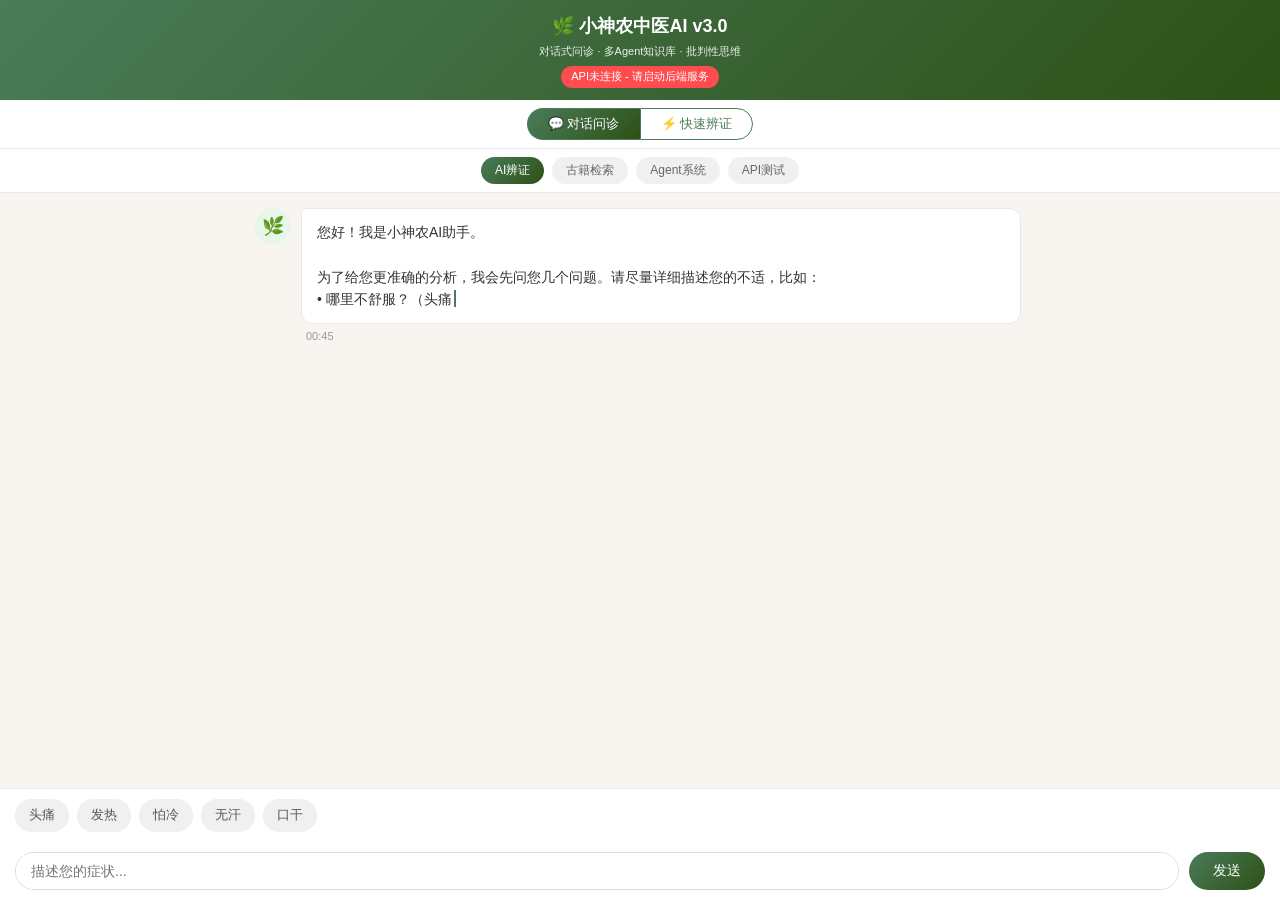
==== frontend/index.html @ c5950931 "feat: Add v4 API with acupuncture, massage, dietary, qigong, constitution support" ====
<!DOCTYPE html>
<html lang="zh-CN">
<head>
    <meta charset="UTF-8">
    <meta name="viewport" content="width=device-width, initial-scale=1.0">
    <title>小神农中医AI v3.0 - 对话式问诊</title>
    <style>
        * { margin: 0; padding: 0; box-sizing: border-box; }
        body {
            font-family: -apple-system, BlinkMacSystemFont, 'Segoe UI', 'PingFang SC', 'Hiragino Sans GB', sans-serif;
            background: #f8f5f0;
            color: #333;
            line-height: 1.6;
            height: 100vh;
            display: flex;
            flex-direction: column;
        }
        
        /* 头部 */
        .header {
            background: linear-gradient(135deg, #4a7c59 0%, #2d5016 100%);
            color: white;
            padding: 12px 20px;
            text-align: center;
            flex-shrink: 0;
        }
        .header h1 { font-size: 18px; margin-bottom: 2px; }
        .header .subtitle { font-size: 11px; opacity: 0.9; }
        .header .api-status {
            display: inline-block;
            margin-top: 6px;
            padding: 2px 10px;
            border-radius: 20px;
            font-size: 11px;
            background: rgba(255,255,255,0.2);
        }
        .api-status.connected { background: #52c41a; }
        .api-status.disconnected { background: #ff4d4f; }
        
        /* 模式切换 */
        .mode-switch {
            display: flex;
            justify-content: center;
            gap: 0;
            padding: 8px;
            background: white;
            border-bottom: 1px solid #e8e8e8;
            flex-shrink: 0;
        }
        .mode-btn {
            padding: 6px 20px;
            border: 1px solid #4a7c59;
            background: white;
            color: #4a7c59;
            cursor: pointer;
            font-size: 13px;
            transition: all 0.3s;
        }
        .mode-btn:first-child { border-radius: 20px 0 0 20px; border-right: none; }
        .mode-btn:last-child { border-radius: 0 20px 20px 0; }
        .mode-btn.active {
            background: linear-gradient(135deg, #4a7c59 0%, #2d5016 100%);
            color: white;
        }
        
        /* 导航 */
        .nav {
            display: flex;
            justify-content: center;
            gap: 8px;
            padding: 8px;
            background: white;
            border-bottom: 1px solid #e8e8e8;
            flex-shrink: 0;
        }
        .nav-btn {
            padding: 5px 14px;
            border: none;
            border-radius: 16px;
            background: #f0f0f0;
            color: #666;
            cursor: pointer;
            font-size: 12px;
            transition: all 0.3s;
        }
        .nav-btn:hover { background: #e8f5e9; color: #4a7c59; }
        .nav-btn.active {
            background: linear-gradient(135deg, #4a7c59 0%, #2d5016 100%);
            color: white;
        }
        
        /* 内容区 */
        .container {
            flex: 1;
            overflow: hidden;
            display: flex;
            flex-direction: column;
        }
        .section {
            display: none;
            flex: 1;
            overflow: hidden;
            flex-direction: column;
        }
        .section.active { display: flex; }
        
        /* 聊天界面 */
        .chat-container {
            flex: 1;
            overflow-y: auto;
            padding: 15px;
            max-width: 800px;
            margin: 0 auto;
            width: 100%;
        }
        
        .chat-message {
            display: flex;
            margin-bottom: 15px;
            animation: fadeIn 0.3s ease;
        }
        @keyframes fadeIn {
            from { opacity: 0; transform: translateY(10px); }
            to { opacity: 1; transform: translateY(0); }
        }
        
        .message-avatar {
            width: 36px;
            height: 36px;
            border-radius: 50%;
            display: flex;
            align-items: center;
            justify-content: center;
            font-size: 18px;
            flex-shrink: 0;
            margin-right: 10px;
        }
        .bot-message .message-avatar { background: #e8f5e9; }
        .user-message .message-avatar { background: #2d5016; color: white; }
        
        .message-content { flex: 1; max-width: calc(100% - 50px); }
        
        .message-bubble {
            padding: 12px 15px;
            border-radius: 12px;
            font-size: 14px;
            line-height: 1.6;
        }
        .bot-message .message-bubble {
            background: white;
            border: 1px solid #e8e8e8;
            border-top-left-radius: 4px;
        }
        .user-message .message-bubble {
            background: linear-gradient(135deg, #4a7c59 0%, #2d5016 100%);
            color: white;
            border-top-right-radius: 4px;
            margin-left: auto;
            max-width: 80%;
        }
        .user-message { flex-direction: row-reverse; }
        .user-message .message-avatar { margin-right: 0; margin-left: 10px; }
        .user-message .message-content { display: flex; justify-content: flex-end; }
        
        .message-time {
            font-size: 11px;
            color: #999;
            margin-top: 4px;
            padding: 0 5px;
        }
        
        /* 打字机效果 */
        .typing-cursor {
            display: inline-block;
            width: 2px;
            height: 1.2em;
            background: #4a7c59;
            animation: blink 0.8s infinite;
            vertical-align: text-bottom;
            margin-left: 2px;
        }
        @keyframes blink {
            0%, 100% { opacity: 1; }
            50% { opacity: 0; }
        }
        
        /* AI思考过程 - 分步展示 */
        .thinking-process {
            background: #f0f7f0;
            border-radius: 10px;
            padding: 15px;
            margin-top: 10px;
            border-left: 3px solid #4a7c59;
        }
        .thinking-title {
            font-weight: bold;
            color: #2d5016;
            font-size: 14px;
            margin-bottom: 10px;
            display: flex;
            align-items: center;
            gap: 8px;
        }
        .thinking-step {
            display: flex;
            align-items: flex-start;
            gap: 10px;
            margin-bottom: 8px;
            padding: 8px;
            background: white;
            border-radius: 6px;
            font-size: 13px;
            opacity: 0;
            transform: translateX(-10px);
            transition: all 0.5s ease;
        }
        .thinking-step.visible {
            opacity: 1;
            transform: translateX(0);
        }
        .step-number {
            width: 22px;
            height: 22px;
            border-radius: 50%;
            background: #4a7c59;
            color: white;
            display: flex;
            align-items: center;
            justify-content: center;
            font-size: 12px;
            font-weight: bold;
            flex-shrink: 0;
        }
        .step-content { flex: 1; }
        .step-name { font-weight: 500; color: #333; margin-bottom: 2px; }
        .step-desc { color: #666; font-size: 12px; }
        .step-time { color: #999; font-size: 11px; margin-top: 2px; }
        .step-status {
            padding: 2px 8px;
            border-radius: 10px;
            font-size: 11px;
            flex-shrink: 0;
        }
        .status-completed { background: #e8f5e9; color: #4a7c59; }
        .status-running { background: #fff8e1; color: #f9a825; }
        .status-failed { background: #ffebee; color: #c62828; }
        
        .thinking-summary {
            margin-top: 10px;
            padding-top: 10px;
            border-top: 1px solid #e0e0e0;
            font-size: 12px;
            color: #666;
            display: flex;
            justify-content: space-between;
            flex-wrap: wrap;
            gap: 8px;
        }
        
        /* 输入区 */
        .chat-input-area {
            background: white;
            border-top: 1px solid #e8e8e8;
            padding: 10px 15px;
            flex-shrink: 0;
        }
        .quick-symptoms {
            display: flex;
            gap: 8px;
            overflow-x: auto;
            padding-bottom: 10px;
            margin-bottom: 10px;
        }
        .quick-symptoms::-webkit-scrollbar { display: none; }
        .quick-tag {
            padding: 6px 14px;
            background: #f0f0f0;
            border-radius: 16px;
            font-size: 13px;
            color: #555;
            cursor: pointer;
            white-space: nowrap;
            transition: all 0.3s;
            border: none;
        }
        .quick-tag:hover {
            background: #e8f5e9;
            color: #4a7c59;
        }
        
        .input-row {
            display: flex;
            gap: 10px;
            align-items: flex-end;
        }
        .chat-input {
            flex: 1;
            padding: 10px 15px;
            border: 1px solid #ddd;
            border-radius: 20px;
            font-size: 14px;
            resize: none;
            outline: none;
            transition: border-color 0.3s;
            font-family: inherit;
            max-height: 120px;
        }
        .chat-input:focus { border-color: #4a7c59; }
        .send-btn {
            padding: 10px 24px;
            background: linear-gradient(135deg, #4a7c59 0%, #2d5016 100%);
            color: white;
            border: none;
            border-radius: 20px;
            cursor: pointer;
            font-size: 14px;
            transition: all 0.3s;
            flex-shrink: 0;
        }
        .send-btn:hover { transform: translateY(-2px); box-shadow: 0 4px 12px rgba(45,80,22,0.3); }
        .send-btn:disabled { opacity: 0.6; cursor: not-allowed; transform: none; }
        
        /* 加载动画 */
        .loading-dots {
            display: flex;
            gap: 4px;
            padding: 10px 0;
        }
        .loading-dots span {
            width: 8px;
            height: 8px;
            background: #4a7c59;
            border-radius: 50%;
            animation: bounce 1.4s ease-in-out infinite both;
        }
        .loading-dots span:nth-child(1) { animation-delay: -0.32s; }
        .loading-dots span:nth-child(2) { animation-delay: -0.16s; }
        @keyframes bounce {
            0%, 80%, 100% { transform: scale(0); }
            40% { transform: scale(1); }
        }
        
        /* 进度条 */
        .progress-bar {
            width: 100%;
            height: 4px;
            background: #e0e0e0;
            border-radius: 2px;
            margin-top: 8px;
            overflow: hidden;
        }
        .progress-fill {
            height: 100%;
            background: linear-gradient(90deg, #4a7c59, #2d5016);
            border-radius: 2px;
            transition: width 0.5s ease;
        }
        
        /* 建议问题卡片 */
        .suggested-questions {
            display: flex;
            flex-wrap: wrap;
            gap: 8px;
            margin-top: 10px;
        }
        .suggested-q {
            padding: 8px 14px;
            background: #e8f5e9;
            border: 1px solid #c8e6c9;
            border-radius: 16px;
            font-size: 13px;
            color: #2d5016;
            cursor: pointer;
            transition: all 0.3s;
        }
        .suggested-q:hover {
            background: #4a7c59;
            color: white;
        }
        
        /* 症状收集进度 */
        .symptom-progress {
            display: flex;
            align-items: center;
            gap: 10px;
            padding: 8px 12px;
            background: #f0f7f0;
            border-radius: 8px;
            margin-top: 10px;
            font-size: 12px;
        }
        .symptom-tags {
            display: flex;
            flex-wrap: wrap;
            gap: 4px;
        }
        .symptom-tag {
            padding: 2px 8px;
            background: #4a7c59;
            color: white;
            border-radius: 10px;
            font-size: 11px;
        }
        
        /* 结果卡片 */
        .result-card {
            background: #f8f5f0;
            border-radius: 10px;
            padding: 15px;
            margin-top: 10px;
        }
        .result-constitution {
            display: inline-block;
            background: linear-gradient(135deg, #4a7c59 0%, #2d5016 100%);
            color: white;
            padding: 6px 16px;
            border-radius: 20px;
            font-size: 16px;
            font-weight: bold;
            margin-bottom: 12px;
        }
        .result-section-title {
            font-weight: bold;
            color: #4a7c59;
            margin-bottom: 8px;
            font-size: 14px;
        }
        .result-section-content {
            color: #555;
            line-height: 1.8;
            font-size: 14px;
        }
        
        /* 溯源 */
        .source-item {
            background: white;
            border-left: 3px solid #4a7c59;
            padding: 10px 12px;
            margin-bottom: 8px;
            border-radius: 0 6px 6px 0;
        }
        .source-book {
            font-weight: bold;
            color: #4a7c59;
            font-size: 13px;
        }
        .source-text {
            color: #666;
            font-size: 12px;
            margin-top: 4px;
        }
        
        /* 警告 */
        .warning-box {
            background: #fff8e1;
            border: 1px solid #ffe082;
            border-radius: 8px;
            padding: 12px;
            margin-top: 12px;
            display: flex;
            align-items: flex-start;
            gap: 8px;
        }
        .warning-icon { font-size: 16px; }
        .warning-text { color: #8b7355; font-size: 12px; line-height: 1.5; }
        
        /* 其他页面 */
        .page-content {
            flex: 1;
            overflow-y: auto;
            padding: 15px;
            max-width: 800px;
            margin: 0 auto;
            width: 100%;
        }
        .card {
            background: white;
            border-radius: 12px;
            padding: 20px;
            margin-bottom: 15px;
            box-shadow: 0 2px 8px rgba(0,0,0,0.05);
        }
        .card-title {
            font-size: 18px;
            font-weight: bold;
            color: #2d5016;
            margin-bottom: 15px;
            padding-bottom: 10px;
            border-bottom: 2px solid #e8f5e9;
        }
        
        /* 搜索 */
        .search-box {
            display: flex;
            gap: 10px;
            margin-bottom: 20px;
        }
        .search-input {
            flex: 1;
            padding: 12px 15px;
            border: 1px solid #ddd;
            border-radius: 8px;
            font-size: 16px;
            outline: none;
        }
        .search-input:focus { border-color: #4a7c59; }
        .search-btn {
            padding: 12px 25px;
            background: linear-gradient(135deg, #4a7c59 0%, #2d5016 100%);
            color: white;
            border: none;
            border-radius: 8px;
            cursor: pointer;
            font-size: 16px;
        }
        
        /* JSON */
        .json-viewer {
            background: #1e1e1e;
            color: #d4d4d4;
            padding: 15px;
            border-radius: 8px;
            overflow-x: auto;
            font-family: 'Consolas', monospace;
            font-size: 13px;
            line-height: 1.5;
        }
        .json-key { color: #9cdcfe; }
        .json-string { color: #ce9178; }
        .json-number { color: #b5cea8; }
        
        /* 响应式 */
        @media (max-width: 600px) {
            .header h1 { font-size: 16px; }
            .nav-btn { padding: 4px 10px; font-size: 11px; }
            .chat-input { font-size: 16px; }
        }
    </style>
</head>
<body>
    <div class="header">
        <h1>🌿 小神农中医AI v3.0</h1>
        <div class="subtitle">对话式问诊 · 多Agent知识库 · 批判性思维</div>
        <div class="api-status disconnected" id="apiStatus">API连接中...</div>
    </div>
    
    <!-- 模式切换 -->
    <div class="mode-switch">
        <button class="mode-btn active" onclick="switchMode('dialogue')" id="modeDialogue">💬 对话问诊</button>
        <button class="mode-btn" onclick="switchMode('direct')" id="modeDirect">⚡ 快速辨证</button>
    </div>
    
    <div class="nav">
        <button class="nav-btn active" onclick="showSection('diagnosis')">AI辨证</button>
        <button class="nav-btn" onclick="showSection('search')">古籍检索</button>
        <button class="nav-btn" onclick="showSection('agents')">Agent系统</button>
        <button class="nav-btn" onclick="showSection('api')">API测试</button>
    </div>
    
    <div class="container">
        <!-- AI辨证 - 对话框模式 -->
        <div class="section active" id="section-diagnosis">
            <div class="chat-container" id="chatContainer">
                <!-- 欢迎消息由JS动态生成 -->
            </div>
            
            <!-- 输入区 -->
            <div class="chat-input-area">
                <div class="quick-symptoms" id="quickSymptoms">
                    <span class="quick-tag" onclick="sendQuickMessage('我最近头痛')">头痛</span>
                    <span class="quick-tag" onclick="sendQuickMessage('有点发热')">发热</span>
                    <span class="quick-tag" onclick="sendQuickMessage('怕冷')">怕冷</span>
                    <span class="quick-tag" onclick="sendQuickMessage('没有汗')">无汗</span>
                    <span class="quick-tag" onclick="sendQuickMessage('口干想喝水')">口干</span>
                </div>
                <div class="input-row">
                    <textarea 
                        class="chat-input" 
                        id="chatInput" 
                        placeholder="描述您的症状..."
                        rows="1"
                        oninput="autoResize(this)"
                        onkeydown="handleKeyDown(event)"
                    ></textarea>
                    <button class="send-btn" onclick="sendMessage()" id="sendBtn">发送</button>
                </div>
            </div>
        </div>
        
        <!-- 古籍检索 -->
        <div class="section" id="section-search">
            <div class="page-content">
                <div class="card">
                    <div class="card-title">🔍 古籍知识检索</div>
                    <div class="search-box">
                        <input type="text" class="search-input" id="searchInput" placeholder="输入中医术语，如：麻黄汤、风寒感冒、气虚..." onkeypress="if(event.key==='Enter') searchKnowledge()">
                        <button class="search-btn" onclick="searchKnowledge()">检索</button>
                    </div>
                    <div id="searchResults"></div>
                </div>
            </div>
        </div>
        
        <!-- Agent系统 -->
        <div class="section" id="section-agents">
            <div class="page-content">
                <div class="card">
                    <div class="card-title">🤖 多Agent知识库系统</div>
                    <div id="agentStats">加载中...</div>
                </div>
                <div class="card">
                    <div class="card-title">📊 Agent统计</div>
                    <button class="search-btn" onclick="loadAgentStats()">刷新统计</button>
                    <div id="agentDetails" style="margin-top: 15px;"></div>
                </div>
            </div>
        </div>
        
        <!-- API测试 -->
        <div class="section" id="section-api">
            <div class="page-content">
                <div class="card">
                    <div class="card-title">🔧 API接口测试</div>
                    <div style="margin-bottom: 15px;">
                        <label style="display: block; margin-bottom: 5px; color: #555;">API地址</label>
                        <input type="text" class="search-input" id="apiBase" value="http://127.0.0.1:5001">
                    </div>
                    <div style="display: flex; gap: 10px; margin-bottom: 20px; flex-wrap: wrap;">
                        <button class="search-btn" onclick="testHealth()">测试健康</button>
                        <button class="search-btn" onclick="testDialogueStart()">测试对话开始</button>
                        <button class="search-btn" onclick="testAgents()">测试Agent</button>
                    </div>
                    <div class="json-viewer" id="apiResponse">点击上方按钮测试API...</div>
                </div>
            </div>
        </div>
    </div>
    
    <script>
        const API_BASE = 'http://43.247.135.91:5004';  // 服务器v3 API
        let isProcessing = false;
        let currentMode = 'dialogue';  // 'dialogue' or 'direct'
        let dialogueSession = null;    // 对话会话ID
        let collectedSymptoms = [];    // 已收集症状
        
        // 页面加载
        document.addEventListener('DOMContentLoaded', () => {
            checkAPIStatus();
            initDialogue();
            loadAgentStats();
        });
        
        // 检查API状态
        async function checkAPIStatus() {
            const statusEl = document.getElementById('apiStatus');
            try {
                const resp = await fetch(`${API_BASE}/api/health`, { method: 'GET' });
                if (resp.ok) {
                    const data = await resp.json();
                    statusEl.textContent = `API已连接 | 知识库: ${data.rag_stats.total_documents}条`;
                    statusEl.className = 'api-status connected';
                } else {
                    throw new Error('API error');
                }
            } catch (e) {
                statusEl.textContent = 'API未连接 - 请启动后端服务';
                statusEl.className = 'api-status disconnected';
            }
        }
        
        // 切换模式
        function switchMode(mode) {
            currentMode = mode;
            document.querySelectorAll('.mode-btn').forEach(b => b.classList.remove('active'));
            document.getElementById(mode === 'dialogue' ? 'modeDialogue' : 'modeDirect').classList.add('active');
            
            // 重置对话
            if (mode === 'dialogue') {
                initDialogue();
            } else {
                // 快速模式：直接显示输入提示
                document.getElementById('chatContainer').innerHTML = `
                    <div class="chat-message bot-message">
                        <div class="message-avatar">🌿</div>
                        <div class="message-content">
                            <div class="message-bubble">
                                <p><strong>快速辨证模式</strong></p>
                                <p style="margin-top: 8px;">请直接描述所有症状，我将立即进行辨证分析：</p>
                                <ul style="margin-top: 8px; padding-left: 20px; color: #666;">
                                    <li>"头痛发热，怕冷，没有汗"</li>
                                    <li>"失眠多梦，口干舌燥，手心发热"</li>
                                </ul>
                            </div>
                            <div class="message-time">刚刚</div>
                        </div>
                    </div>
                `;
            }
        }
        
        // 初始化对话
        async function initDialogue() {
            dialogueSession = null;
            collectedSymptoms = [];
            const container = document.getElementById('chatContainer');
            container.innerHTML = '';
            
            // 显示欢迎消息（打字机效果）
            const welcomeMsg = `您好！我是小神农AI助手。

为了给您更准确的分析，我会先问您几个问题。请尽量详细描述您的不适，比如：
• 哪里不舒服？（头痛、腹痛、关节痛等）
• 持续多久了？
• 有没有其他伴随症状？

您现在最不舒服的地方是什么？`;
            
            await addBotMessageWithTyping(welcomeMsg);
        }
        
        // 打字机效果添加消息
        async function addBotMessageWithTyping(text, extraHtml = '') {
            const container = document.getElementById('chatContainer');
            const time = new Date().toLocaleTimeString('zh-CN', { hour: '2-digit', minute: '2-digit' });
            
            const msgId = 'msg_' + Date.now();
            container.innerHTML += `
                <div class="chat-message bot-message" id="${msgId}">
                    <div class="message-avatar">🌿</div>
                    <div class="message-content">
                        <div class="message-bubble">
                            <span id="text_${msgId}"></span><span class="typing-cursor"></span>
                            ${extraHtml}
                        </div>
                        <div class="message-time">${time}</div>
                    </div>
                </div>
            `;
            scrollToBottom();
            
            // 打字机效果
            const textEl = document.getElementById(`text_${msgId}`);
            const lines = text.split('\n');
            let currentLine = 0;
            let currentChar = 0;
            
            return new Promise(resolve => {
                function typeChar() {
                    if (currentLine >= lines.length) {
                        // 移除光标
                        const cursor = document.querySelector(`#${msgId} .typing-cursor`);
                        if (cursor) cursor.remove();
                        resolve();
                        return;
                    }
                    
                    const line = lines[currentLine];
                    if (currentChar < line.length) {
                        textEl.innerHTML += line[currentChar];
                        currentChar++;
                        setTimeout(typeChar, 15);  // 每个字符15ms
                    } else {
                        textEl.innerHTML += '<br>';
                        currentLine++;
                        currentChar = 0;
                        setTimeout(typeChar, 50);  // 换行稍停顿
                    }
                    scrollToBottom();
                }
                typeChar();
            });
        }
        
        // 切换页面
        function showSection(name) {
            document.querySelectorAll('.section').forEach(s => s.classList.remove('active'));
            document.querySelectorAll('.nav-btn').forEach(b => b.classList.remove('active'));
            document.getElementById(`section-${name}`).classList.add('active');
            event.target.classList.add('active');
        }
        
        // 自动调整输入框高度
        function autoResize(textarea) {
            textarea.style.height = 'auto';
            textarea.style.height = Math.min(textarea.scrollHeight, 120) + 'px';
        }
        
        // 回车发送
        function handleKeyDown(e) {
            if (e.key === 'Enter' && !e.shiftKey) {
                e.preventDefault();
                sendMessage();
            }
        }
        
        // 发送快捷消息
        function sendQuickMessage(text) {
            document.getElementById('chatInput').value = text;
            sendMessage();
        }
        
        // 发送消息
        async function sendMessage() {
            const input = document.getElementById('chatInput');
            const text = input.value.trim();
            
            if (!text || isProcessing) return;
            
            // 添加用户消息
            addUserMessage(text);
            input.value = '';
            input.style.height = 'auto';
            
            isProcessing = true;
            document.getElementById('sendBtn').disabled = true;
            
            try {
                if (currentMode === 'dialogue') {
                    await handleDialogueTurn(text);
                } else {
                    await handleDirectDiagnosis(text);
                }
            } catch (e) {
                console.error('Error:', e);
                await addBotMessageWithTyping('抱歉，连接失败。请确保后端服务已启动。');
            } finally {
                isProcessing = false;
                document.getElementById('sendBtn').disabled = false;
            }
        }
        
        // 对话模式处理
        async function handleDialogueTurn(userInput) {
            if (!dialogueSession) {
                // 开始新对话
                const resp = await fetch(`${API_BASE}/api/dialogue/start`, {
                    method: 'POST',
                    headers: { 'Content-Type': 'application/json' }
                });
                const data = await resp.json();
                if (data.success) {
                    dialogueSession = data.data.session_id;
                }
            }
            
            // 显示思考中
            showThinkingAnimation();
            
            // 发送对话轮次
            const resp = await fetch(`${API_BASE}/api/dialogue/turn`, {
                method: 'POST',
                headers: { 'Content-Type': 'application/json' },
                body: JSON.stringify({
                    session_id: dialogueSession,
                    user_input: userInput
                })
            });
            
            hideThinkingAnimation();
            const data = await resp.json();
            
            if (data.success) {
                const d = data.data;
                
                // 更新收集的症状
                collectedSymptoms = d.collected_symptoms || [];
                
                // 构建额外HTML（进度、建议问题）
                let extraHtml = '';
                
                // 症状进度
                if (collectedSymptoms.length > 0) {
                    extraHtml += `
                        <div class="symptom-progress">
                            <span>已收集症状:</span>
                            <div class="symptom-tags">
                                ${collectedSymptoms.map(s => `<span class="symptom-tag">${s.name}</span>`).join('')}
                            </div>
                            <div style="flex:1;">
                                <div class="progress-bar">
                                    <div class="progress-fill" style="width: ${d.progress_percent}%"></div>
                                </div>
                            </div>
                            <span>${d.progress_percent}%</span>
                        </div>
                    `;
                }
                
                // 建议问题
                if (d.suggested_questions && d.suggested_questions.length > 0 && !d.is_ready_for_diagnosis) {
                    extraHtml += `
                        <div class="suggested-questions">
                            ${d.suggested_questions.map(q => `<span class="suggested-q" onclick="sendQuickMessage('${q.replace(/'/g, "\\'")}')">${q}</span>`).join('')}
                        </div>
                    `;
                }
                
                // 如果有辨证结果
                if (d.diagnosis_result) {
                    extraHtml += renderDiagnosisResult(d.diagnosis_result);
                }
                
                // 显示思考步骤（分步动画）
                if (d.thinking_steps && d.thinking_steps.length > 0) {
                    await showThinkingSteps(d.thinking_steps);
                }
                
                // 显示AI回复
                await addBotMessageWithTyping(d.bot_response, extraHtml);
                
                // 更新快捷标签
                updateQuickSymptoms(d.suggested_questions);
            } else {
                await addBotMessageWithTyping('抱歉，处理失败：' + (data.error || '请稍后重试'));
            }
        }
        
        // 快速辨证模式
        async function handleDirectDiagnosis(text) {
            showThinkingAnimation();
            
            const resp = await fetch(`${API_BASE}/api/diagnosis`, {
                method: 'POST',
                headers: { 'Content-Type': 'application/json' },
                body: JSON.stringify({ symptoms: text })
            });
            
            hideThinkingAnimation();
            const data = await resp.json();
            
            if (data.success) {
                // 显示思考步骤
                if (data.data.thinking_process) {
                    await showThinkingSteps(data.data.thinking_process);
                }
                
                const resultHtml = renderDiagnosisResult(data.data);
                await addBotMessageWithTyping('辨证分析完成，以下是详细结果：', resultHtml);
            } else {
                await addBotMessageWithTyping('抱歉，辨证失败：' + (data.error || '请稍后重试'));
            }
        }
        
        // 显示思考步骤（分步动画）
        async function showThinkingSteps(steps) {
            const container = document.getElementById('chatContainer');
            const time = new Date().toLocaleTimeString('zh-CN', { hour: '2-digit', minute: '2-digit' });
            
            const stepsId = 'steps_' + Date.now();
            container.innerHTML += `
                <div class="chat-message bot-message" id="${stepsId}">
                    <div class="message-avatar">🧠</div>
                    <div class="message-content">
                        <div class="message-bubble">
                            <div class="thinking-process">
                                <div class="thinking-title">
                                    <span>🧠</span> AI正在分析...
                                </div>
                                <div id="steps_${stepsId}"></div>
                            </div>
                        </div>
                        <div class="message-time">${time}</div>
                    </div>
                </div>
            `;
            scrollToBottom();
            
            const stepsContainer = document.getElementById(`steps_${stepsId}`);
            
            for (let i = 0; i < steps.length; i++) {
                const step = steps[i];
                const statusClass = step.status === 'completed' ? 'status-completed' : 
                                   step.status === 'failed' ? 'status-failed' : 'status-running';
                const statusText = step.status === 'completed' ? '✓' : 
                                  step.status === 'failed' ? '✗' : '●';
                
                const stepHtml = `
                    <div class="thinking-step" id="step_${stepsId}_${i}">
                        <div class="step-number">${step.step}</div>
                        <div class="step-content">
                            <div class="step-name">${step.name}</div>
                            <div class="step-desc">${step.description}</div>
                            <div class="step-time">${step.time_ms}ms</div>
                        </div>
                        <span class="step-status ${statusClass}">${statusText}</span>
                    </div>
                `;
                
                stepsContainer.innerHTML += stepHtml;
                scrollToBottom();
                
                // 延迟显示动画
                await new Promise(r => setTimeout(r, 300));
                document.getElementById(`step_${stepsId}_${i}`).classList.add('visible');
                scrollToBottom();
            }
            
            // 3秒后淡出思考步骤
            await new Promise(r => setTimeout(r, 3000));
            const stepsEl = document.getElementById(stepsId);
            if (stepsEl) {
                stepsEl.style.opacity = '0.5';
                stepsEl.style.transition = 'opacity 1s';
            }
        }
        
        // 显示思考动画
        function showThinkingAnimation() {
            const container = document.getElementById('chatContainer');
            const time = new Date().toLocaleTimeString('zh-CN', { hour: '2-digit', minute: '2-digit' });
            
            container.innerHTML += `
                <div class="chat-message bot-message" id="thinkingAnimation">
                    <div class="message-avatar">🌿</div>
                    <div class="message-content">
                        <div class="message-bubble">
                            <div class="loading-dots">
                                <span></span><span></span><span></span>
                            </div>
                            <div style="font-size: 12px; color: #999; margin-top: 4px;">正在分析您的症状...</div>
                        </div>
                        <div class="message-time">${time}</div>
                    </div>
                </div>
            `;
            scrollToBottom();
        }
        
        function hideThinkingAnimation() {
            const el = document.getElementById('thinkingAnimation');
            if (el) el.remove();
        }
        
        // 添加用户消息
        function addUserMessage(text) {
            const container = document.getElementById('chatContainer');
            const time = new Date().toLocaleTimeString('zh-CN', { hour: '2-digit', minute: '2-digit' });
            
            container.innerHTML += `
                <div class="chat-message user-message">
                    <div class="message-avatar">👤</div>
                    <div class="message-content">
                        <div class="message-bubble">${escapeHtml(text)}</div>
                        <div class="message-time">${time}</div>
                    </div>
                </div>
            `;
            scrollToBottom();
        }
        
        // 渲染辨证结果
        function renderDiagnosisResult(data) {
            // 症状分析
            let symptomHtml = '';
            if (data.symptom_analysis && data.symptom_analysis.extracted_symptoms) {
                symptomHtml = data.symptom_analysis.extracted_symptoms.map(s => `
                    <div style="display: inline-block; background: #e8f5e9; color: #2d5016; padding: 4px 10px; border-radius: 12px; margin: 2px; font-size: 12px;">
                        ${s.name} <span style="color: #999; font-size: 10px;">[${s.id}]</span>
                    </div>
                `).join('');
            }
            
            // 证型分析
            let syndromeHtml = '';
            if (data.syndrome_analysis && data.syndrome_analysis.length > 0) {
                syndromeHtml = data.syndrome_analysis.map((sa, i) => {
                    const matchPercent = Math.round((sa.match_score || 0) * 100);
                    const severityColor = sa.severity === '危重' ? '#c62828' : 
                                         sa.severity === '重' ? '#e65100' : 
                                         sa.severity === '中-重' ? '#f57c00' :
                                         sa.severity === '中' ? '#f9a825' : '#4a7c59';
                    return `
                        <div style="background: ${i === 0 ? '#f0f7f0' : '#fafafa'}; border-radius: 8px; padding: 12px; margin-bottom: 10px; border-left: 3px solid ${severityColor};">
                            <div style="font-weight: bold; color: #2d5016; font-size: 15px;">
                                ${i === 0 ? '⭐ ' : ''}${sa.name}
                            </div>
                            <div style="color: #666; font-size: 12px; margin-top: 4px;">
                                匹配度: ${matchPercent}% | 辨证体系: ${sa.system}
                            </div>
                        </div>
                    `;
                }).join('');
            }
            
            return `
                <div class="result-card">
                    <div class="result-constitution">${data.constitution || '待辨识'}</div>
                    
                    <div style="margin-bottom: 12px;">
                        <div class="result-section-title">📋 症状分析</div>
                        <div style="margin-top: 8px;">${symptomHtml || '<span style="color: #999; font-size: 12px;">未识别到标准症状</span>'}</div>
                    </div>
                    
                    <div style="margin-bottom: 12px;">
                        <div class="result-section-title">🔬 证型分析</div>
                        ${syndromeHtml || '<p style="color: #999; font-size: 12px;">未识别到匹配证型</p>'}
                    </div>
                    
                    <div style="margin-bottom: 12px;">
                        <div class="result-section-title">💊 双源验证报告</div>
                        <div class="result-section-content" style="white-space: pre-wrap; font-size: 13px;">${data.advice || ''}</div>
                    </div>
                    
                    <div class="warning-box">
                        <span class="warning-icon">⚠️</span>
                        <span class="warning-text">${data.warning || '本结果仅供参考，不能替代专业医生诊断。如有不适，请及时就医。'}</span>
                    </div>
                </div>
            `;
        }
        
        // 更新快捷症状标签
        function updateQuickSymptoms(questions) {
            const container = document.getElementById('quickSymptoms');
            if (!questions || questions.length === 0) return;
            
            // 从问题中提取关键词作为快捷标签
            const keywords = ['头痛', '发热', '怕冷', '出汗', '口干', '口苦', '恶心', '失眠', '乏力'];
            const matched = keywords.filter(kw => 
                questions.some(q => q.includes(kw))
            );
            
            if (matched.length > 0) {
                container.innerHTML = matched.map(kw => 
                    `<span class="quick-tag" onclick="sendQuickMessage('${kw}')">${kw}</span>`
                ).join('');
            }
        }
        
        // 滚动到底部
        function scrollToBottom() {
            const container = document.getElementById('chatContainer');
            container.scrollTop = container.scrollHeight;
        }
        
        // HTML转义
        function escapeHtml(text) {
            const div = document.createElement('div');
            div.textContent = text;
            return div.innerHTML;
        }
        
        // 古籍检索
        async function searchKnowledge() {
            const query = document.getElementById('searchInput').value.trim();
            if (!query) return;
            
            const resultsEl = document.getElementById('searchResults');
            resultsEl.innerHTML = '<div style="text-align: center; padding: 40px;"><div class="loading-dots"><span></span><span></span><span></span></div><p>检索中...</p></div>';
            
            try {
                const resp = await fetch(`${API_BASE}/api/retrieve`, {
                    method: 'POST',
                    headers: { 'Content-Type': 'application/json' },
                    body: JSON.stringify({ query: query, top_k: 5 })
                });
                
                const data = await resp.json();
                
                if (data.success && data.data.results.length > 0) {
                    resultsEl.innerHTML = data.data.results.map((r, i) => `
                        <div class="source-item" style="margin-bottom: 15px;">
                            <div style="display: flex; justify-content: space-between; align-items: center;">
                                <div class="source-book">《${r.source_book}》·${r.source_section}</div>
                                <span style="color: #4a7c59; font-size: 12px;">匹配度: ${(r.score * 100).toFixed(1)}%</span>
                            </div>
                            <div class="source-text">${r.text}</div>
                            ${r.original_text ? `<div class="source-original">原文：${r.original_text}</div>` : ''}
                        </div>
                    `).join('');
                } else {
                    resultsEl.innerHTML = '<p style="text-align: center; color: #999; padding: 40px;">暂无相关古籍记载</p>';
                }
            } catch (e) {
                resultsEl.innerHTML = '<p style="text-align: center; color: #999; padding: 40px;">检索失败，请检查API连接</p>';
            }
        }
        
        // Agent系统
        async function loadAgentStats() {
            const statsEl = document.getElementById('agentStats');
            const detailsEl = document.getElementById('agentDetails');
            
            try {
                const resp = await fetch(`${API_BASE}/api/agents/stats`);
                const data = await resp.json();
                
                if (data.success) {
                    const stats = data.data;
                    let html = '<div style="display: grid; grid-template-columns: repeat(auto-fill, minmax(200px, 1fr)); gap: 10px;">';
                    
                    for (const [name, stat] of Object.entries(stats)) {
                        html += `
                            <div style="background: #f0f7f0; border-radius: 8px; padding: 12px;">
                                <div style="font-weight: bold; color: #2d5016; font-size: 14px;">${name}</div>
                                <div style="color: #666; font-size: 12px; margin-top: 4px;">
                                    文件: ${stat.total_files} | 生成: ${stat.generated_count}
                                </div>
                            </div>
                        `;
                    }
                    html += '</div>';
                    statsEl.innerHTML = html;
                    
                    // 详细JSON
                    detailsEl.innerHTML = `<pre class="json-viewer">${JSON.stringify(stats, null, 2)}</pre>`;
                } else {
                    statsEl.innerHTML = '<p style="color: #999;">加载失败</p>';
                }
            } catch (e) {
                statsEl.innerHTML = '<p style="color: #999;">API连接失败</p>';
            }
        }
        
        // API测试
        async function testHealth() { await apiRequest('GET', '/api/health'); }
        async function testDialogueStart() { await apiRequest('POST', '/api/dialogue/start'); }
        async function testAgents() { await apiRequest('GET', '/api/agents/stats'); }
        
        async function apiRequest(method, path, body) {
            const base = document.getElementById('apiBase').value || API_BASE;
            const responseEl = document.getElementById('apiResponse');
            responseEl.textContent = '请求中...';
            
            try {
                const options = {
                    method: method,
                    headers: { 'Content-Type': 'application/json' }
                };
                if (body) options.body = JSON.stringify(body);
                
                const resp = await fetch(`${base}${path}`, options);
                const data = await resp.json();
                responseEl.innerHTML = syntaxHighlight(data);
            } catch (e) {
                responseEl.textContent = `错误: ${e.message}`;
            }
        }
        
        function syntaxHighlight(json) {
            if (typeof json !== 'string') json = JSON.stringify(json, null, 2);
            json = json.replace(/&/g, '&amp;').replace(/</g, '&lt;').replace(/>/g, '&gt;');
            return json.replace(/("(\u[a-zA-Z0-9]{4}|\\[^u]|[^\\"])*"(\s*:)?)/g, function(match) {
                let cls = 'json-number';
                if (/^"/.test(match)) {
                    if (/:$/.test(match)) cls = 'json-key';
                    else cls = 'json-string';
                }
                return '<span class="' + cls + '">' + match + '</span>';
            });
        }
    </script>
</body>
</html>
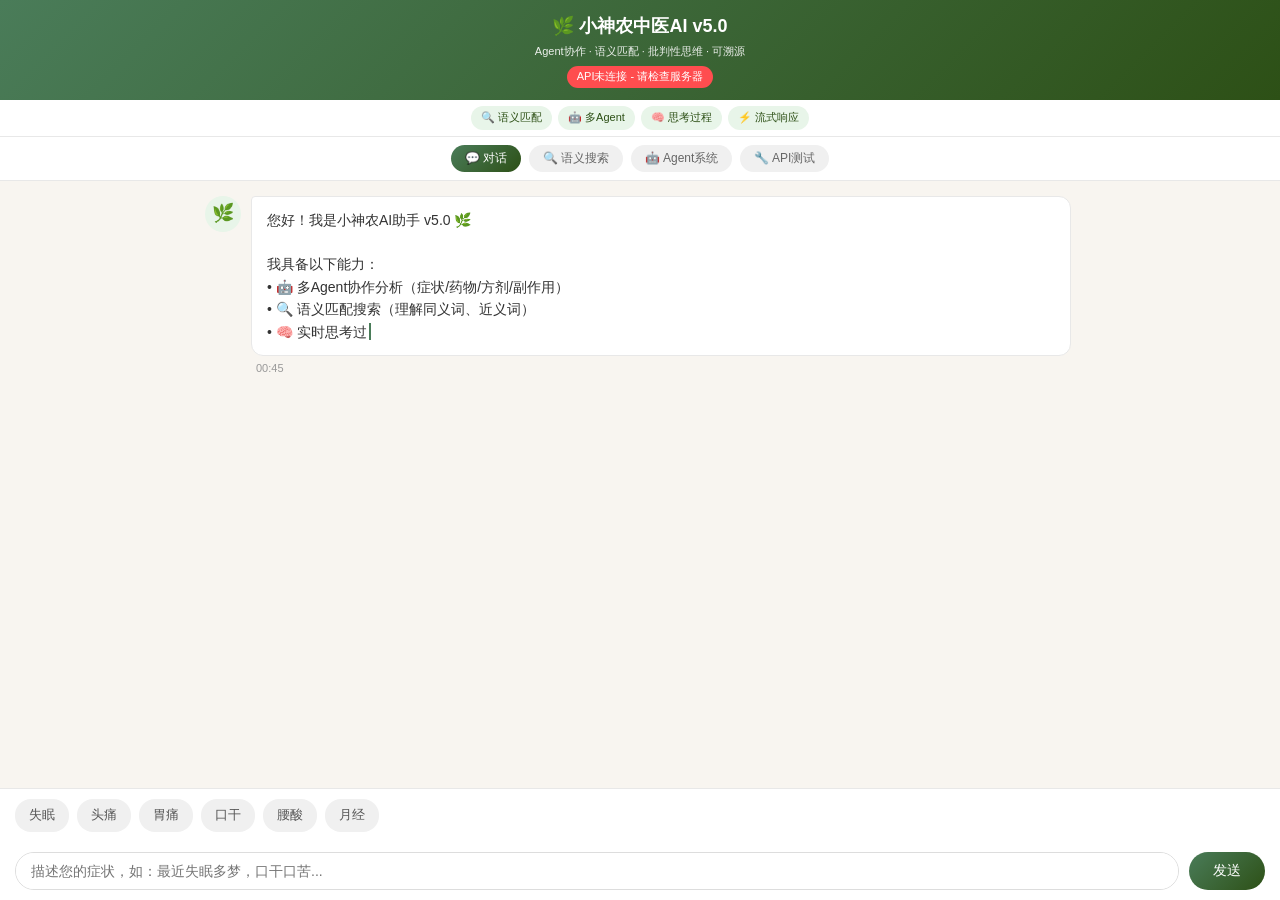
==== commit c59d466e: "v5.0: Add semantic engine, agent system, thinking process display" ====
--- a/frontend/index.html
+++ b/frontend/index.html
@@ -3,7 +3,7 @@
 <head>
     <meta charset="UTF-8">
     <meta name="viewport" content="width=device-width, initial-scale=1.0">
-    <title>小神农中医AI v3.0 - 对话式问诊</title>
+    <title>小神农中医AI v5.0 - Agent+语义匹配</title>
     <style>
         * { margin: 0; padding: 0; box-sizing: border-box; }
         body {
@@ -37,31 +37,24 @@
         .api-status.connected { background: #52c41a; }
         .api-status.disconnected { background: #ff4d4f; }
         
-        /* 模式切换 */
-        .mode-switch {
+        /* 功能标签 */
+        .feature-tags {
             display: flex;
             justify-content: center;
-            gap: 0;
-            padding: 8px;
+            gap: 6px;
+            padding: 6px;
             background: white;
             border-bottom: 1px solid #e8e8e8;
             flex-shrink: 0;
         }
-        .mode-btn {
-            padding: 6px 20px;
-            border: 1px solid #4a7c59;
-            background: white;
-            color: #4a7c59;
-            cursor: pointer;
-            font-size: 13px;
-            transition: all 0.3s;
-        }
-        .mode-btn:first-child { border-radius: 20px 0 0 20px; border-right: none; }
-        .mode-btn:last-child { border-radius: 0 20px 20px 0; }
-        .mode-btn.active {
-            background: linear-gradient(135deg, #4a7c59 0%, #2d5016 100%);
-            color: white;
-        }
+        .feature-tag {
+            padding: 3px 10px;
+            border-radius: 12px;
+            font-size: 11px;
+            background: #e8f5e9;
+            color: #2d5016;
+        }
+        .feature-tag.disabled { background: #f0f0f0; color: #999; text-decoration: line-through; }
         
         /* 导航 */
         .nav {
@@ -109,7 +102,7 @@
             flex: 1;
             overflow-y: auto;
             padding: 15px;
-            max-width: 800px;
+            max-width: 900px;
             margin: 0 auto;
             width: 100%;
         }
@@ -137,6 +130,7 @@
         }
         .bot-message .message-avatar { background: #e8f5e9; }
         .user-message .message-avatar { background: #2d5016; color: white; }
+        .thinking-message .message-avatar { background: #fff8e1; }
         
         .message-content { flex: 1; max-width: calc(100% - 50px); }
         
@@ -169,32 +163,17 @@
             padding: 0 5px;
         }
         
-        /* 打字机效果 */
-        .typing-cursor {
-            display: inline-block;
-            width: 2px;
-            height: 1.2em;
-            background: #4a7c59;
-            animation: blink 0.8s infinite;
-            vertical-align: text-bottom;
-            margin-left: 2px;
-        }
-        @keyframes blink {
-            0%, 100% { opacity: 1; }
-            50% { opacity: 0; }
-        }
-        
-        /* AI思考过程 - 分步展示 */
+        /* AI思考过程 - 实时流式展示 */
         .thinking-process {
-            background: #f0f7f0;
+            background: #fff8e1;
             border-radius: 10px;
             padding: 15px;
             margin-top: 10px;
-            border-left: 3px solid #4a7c59;
+            border-left: 3px solid #f9a825;
         }
         .thinking-title {
             font-weight: bold;
-            color: #2d5016;
+            color: #8b7355;
             font-size: 14px;
             margin-bottom: 10px;
             display: flex;
@@ -222,7 +201,7 @@
             width: 22px;
             height: 22px;
             border-radius: 50%;
-            background: #4a7c59;
+            background: #f9a825;
             color: white;
             display: flex;
             align-items: center;
@@ -232,9 +211,8 @@
             flex-shrink: 0;
         }
         .step-content { flex: 1; }
-        .step-name { font-weight: 500; color: #333; margin-bottom: 2px; }
+        .step-agent { font-weight: 500; color: #333; margin-bottom: 2px; }
         .step-desc { color: #666; font-size: 12px; }
-        .step-time { color: #999; font-size: 11px; margin-top: 2px; }
         .step-status {
             padding: 2px 8px;
             border-radius: 10px;
@@ -242,8 +220,8 @@
             flex-shrink: 0;
         }
         .status-completed { background: #e8f5e9; color: #4a7c59; }
-        .status-running { background: #fff8e1; color: #f9a825; }
-        .status-failed { background: #ffebee; color: #c62828; }
+        .status-thinking { background: #fff8e1; color: #f9a825; }
+        .status-warning { background: #ffebee; color: #c62828; }
         
         .thinking-summary {
             margin-top: 10px;
@@ -255,6 +233,21 @@
             justify-content: space-between;
             flex-wrap: wrap;
             gap: 8px;
+        }
+        
+        /* 打字机效果 */
+        .typing-cursor {
+            display: inline-block;
+            width: 2px;
+            height: 1.2em;
+            background: #4a7c59;
+            animation: blink 0.8s infinite;
+            vertical-align: text-bottom;
+            margin-left: 2px;
+        }
+        @keyframes blink {
+            0%, 100% { opacity: 1; }
+            50% { opacity: 0; }
         }
         
         /* 输入区 */
@@ -340,68 +333,6 @@
             40% { transform: scale(1); }
         }
         
-        /* 进度条 */
-        .progress-bar {
-            width: 100%;
-            height: 4px;
-            background: #e0e0e0;
-            border-radius: 2px;
-            margin-top: 8px;
-            overflow: hidden;
-        }
-        .progress-fill {
-            height: 100%;
-            background: linear-gradient(90deg, #4a7c59, #2d5016);
-            border-radius: 2px;
-            transition: width 0.5s ease;
-        }
-        
-        /* 建议问题卡片 */
-        .suggested-questions {
-            display: flex;
-            flex-wrap: wrap;
-            gap: 8px;
-            margin-top: 10px;
-        }
-        .suggested-q {
-            padding: 8px 14px;
-            background: #e8f5e9;
-            border: 1px solid #c8e6c9;
-            border-radius: 16px;
-            font-size: 13px;
-            color: #2d5016;
-            cursor: pointer;
-            transition: all 0.3s;
-        }
-        .suggested-q:hover {
-            background: #4a7c59;
-            color: white;
-        }
-        
-        /* 症状收集进度 */
-        .symptom-progress {
-            display: flex;
-            align-items: center;
-            gap: 10px;
-            padding: 8px 12px;
-            background: #f0f7f0;
-            border-radius: 8px;
-            margin-top: 10px;
-            font-size: 12px;
-        }
-        .symptom-tags {
-            display: flex;
-            flex-wrap: wrap;
-            gap: 4px;
-        }
-        .symptom-tag {
-            padding: 2px 8px;
-            background: #4a7c59;
-            color: white;
-            border-radius: 10px;
-            font-size: 11px;
-        }
-        
         /* 结果卡片 */
         .result-card {
             background: #f8f5f0;
@@ -431,25 +362,6 @@
             font-size: 14px;
         }
         
-        /* 溯源 */
-        .source-item {
-            background: white;
-            border-left: 3px solid #4a7c59;
-            padding: 10px 12px;
-            margin-bottom: 8px;
-            border-radius: 0 6px 6px 0;
-        }
-        .source-book {
-            font-weight: bold;
-            color: #4a7c59;
-            font-size: 13px;
-        }
-        .source-text {
-            color: #666;
-            font-size: 12px;
-            margin-top: 4px;
-        }
-        
         /* 警告 */
         .warning-box {
             background: #fff8e1;
@@ -469,7 +381,7 @@
             flex: 1;
             overflow-y: auto;
             padding: 15px;
-            max-width: 800px;
+            max-width: 900px;
             margin: 0 auto;
             width: 100%;
         }
@@ -529,6 +441,19 @@
         .json-string { color: #ce9178; }
         .json-number { color: #b5cea8; }
         
+        /* Agent卡片 */
+        .agent-card {
+            background: #f0f7f0;
+            border-radius: 10px;
+            padding: 15px;
+            margin-bottom: 10px;
+            border-left: 4px solid #4a7c59;
+        }
+        .agent-name { font-weight: bold; color: #2d5016; font-size: 14px; }
+        .agent-desc { color: #666; font-size: 12px; margin-top: 4px; }
+        .agent-stats { display: flex; gap: 15px; margin-top: 8px; font-size: 12px; }
+        .agent-stat { color: #4a7c59; }
+        
         /* 响应式 */
         @media (max-width: 600px) {
             .header h1 { font-size: 16px; }
@@ -539,45 +464,45 @@
 </head>
 <body>
     <div class="header">
-        <h1>🌿 小神农中医AI v3.0</h1>
-        <div class="subtitle">对话式问诊 · 多Agent知识库 · 批判性思维</div>
+        <h1>🌿 小神农中医AI v5.0</h1>
+        <div class="subtitle">Agent协作 · 语义匹配 · 批判性思维 · 可溯源</div>
         <div class="api-status disconnected" id="apiStatus">API连接中...</div>
     </div>
     
-    <!-- 模式切换 -->
-    <div class="mode-switch">
-        <button class="mode-btn active" onclick="switchMode('dialogue')" id="modeDialogue">💬 对话问诊</button>
-        <button class="mode-btn" onclick="switchMode('direct')" id="modeDirect">⚡ 快速辨证</button>
+    <!-- 功能标签 -->
+    <div class="feature-tags">
+        <span class="feature-tag" id="tagSemantic">🔍 语义匹配</span>
+        <span class="feature-tag" id="tagAgent">🤖 多Agent</span>
+        <span class="feature-tag" id="tagThinking">🧠 思考过程</span>
+        <span class="feature-tag" id="tagStream">⚡ 流式响应</span>
     </div>
     
     <div class="nav">
-        <button class="nav-btn active" onclick="showSection('diagnosis')">AI辨证</button>
-        <button class="nav-btn" onclick="showSection('search')">古籍检索</button>
-        <button class="nav-btn" onclick="showSection('agents')">Agent系统</button>
-        <button class="nav-btn" onclick="showSection('api')">API测试</button>
+        <button class="nav-btn active" onclick="showSection('chat')">💬 对话</button>
+        <button class="nav-btn" onclick="showSection('semantic')">🔍 语义搜索</button>
+        <button class="nav-btn" onclick="showSection('agents')">🤖 Agent系统</button>
+        <button class="nav-btn" onclick="showSection('api')">🔧 API测试</button>
     </div>
     
     <div class="container">
-        <!-- AI辨证 - 对话框模式 -->
-        <div class="section active" id="section-diagnosis">
-            <div class="chat-container" id="chatContainer">
-                <!-- 欢迎消息由JS动态生成 -->
-            </div>
-            
-            <!-- 输入区 -->
+        <!-- 对话页面 -->
+        <div class="section active" id="section-chat">
+            <div class="chat-container" id="chatContainer"></div>
+            
             <div class="chat-input-area">
                 <div class="quick-symptoms" id="quickSymptoms">
-                    <span class="quick-tag" onclick="sendQuickMessage('我最近头痛')">头痛</span>
-                    <span class="quick-tag" onclick="sendQuickMessage('有点发热')">发热</span>
-                    <span class="quick-tag" onclick="sendQuickMessage('怕冷')">怕冷</span>
-                    <span class="quick-tag" onclick="sendQuickMessage('没有汗')">无汗</span>
-                    <span class="quick-tag" onclick="sendQuickMessage('口干想喝水')">口干</span>
+                    <span class="quick-tag" onclick="sendQuick('我最近失眠')">失眠</span>
+                    <span class="quick-tag" onclick="sendQuick('头痛')">头痛</span>
+                    <span class="quick-tag" onclick="sendQuick('胃不舒服')">胃痛</span>
+                    <span class="quick-tag" onclick="sendQuick('口干口苦')">口干</span>
+                    <span class="quick-tag" onclick="sendQuick('腰酸乏力')">腰酸</span>
+                    <span class="quick-tag" onclick="sendQuick('月经不调')">月经</span>
                 </div>
                 <div class="input-row">
                     <textarea 
                         class="chat-input" 
                         id="chatInput" 
-                        placeholder="描述您的症状..."
+                        placeholder="描述您的症状，如：最近失眠多梦，口干口苦..."
                         rows="1"
                         oninput="autoResize(this)"
                         onkeydown="handleKeyDown(event)"
@@ -587,47 +512,55 @@
             </div>
         </div>
         
-        <!-- 古籍检索 -->
-        <div class="section" id="section-search">
+        <!-- 语义搜索页面 -->
+        <div class="section" id="section-semantic">
             <div class="page-content">
                 <div class="card">
-                    <div class="card-title">🔍 古籍知识检索</div>
+                    <div class="card-title">🔍 语义搜索测试</div>
                     <div class="search-box">
-                        <input type="text" class="search-input" id="searchInput" placeholder="输入中医术语，如：麻黄汤、风寒感冒、气虚..." onkeypress="if(event.key==='Enter') searchKnowledge()">
-                        <button class="search-btn" onclick="searchKnowledge()">检索</button>
+                        <input type="text" class="search-input" id="semanticInput" 
+                               placeholder="输入症状描述，如：睡不着、胃疼、头晕..." 
+                               onkeypress="if(event.key==='Enter') testSemanticSearch()">
+                        <button class="search-btn" onclick="testSemanticSearch()">搜索</button>
                     </div>
-                    <div id="searchResults"></div>
+                    <div id="semanticResults"></div>
                 </div>
             </div>
         </div>
         
-        <!-- Agent系统 -->
+        <!-- Agent系统页面 -->
         <div class="section" id="section-agents">
             <div class="page-content">
                 <div class="card">
-                    <div class="card-title">🤖 多Agent知识库系统</div>
-                    <div id="agentStats">加载中...</div>
+                    <div class="card-title">🤖 多Agent协作系统</div>
+                    <div id="agentList"></div>
                 </div>
                 <div class="card">
-                    <div class="card-title">📊 Agent统计</div>
-                    <button class="search-btn" onclick="loadAgentStats()">刷新统计</button>
-                    <div id="agentDetails" style="margin-top: 15px;"></div>
+                    <div class="card-title">📊 Agent分析测试</div>
+                    <div class="search-box">
+                        <input type="text" class="search-input" id="agentInput" 
+                               placeholder="输入症状让Agent分析..." 
+                               onkeypress="if(event.key==='Enter') testAgentAnalysis()">
+                        <button class="search-btn" onclick="testAgentAnalysis()">分析</button>
+                    </div>
+                    <div id="agentResult"></div>
                 </div>
             </div>
         </div>
         
-        <!-- API测试 -->
+        <!-- API测试页面 -->
         <div class="section" id="section-api">
             <div class="page-content">
                 <div class="card">
                     <div class="card-title">🔧 API接口测试</div>
                     <div style="margin-bottom: 15px;">
                         <label style="display: block; margin-bottom: 5px; color: #555;">API地址</label>
-                        <input type="text" class="search-input" id="apiBase" value="http://127.0.0.1:5001">
+                        <input type="text" class="search-input" id="apiBase" value="http://43.247.135.91:5005">
                     </div>
                     <div style="display: flex; gap: 10px; margin-bottom: 20px; flex-wrap: wrap;">
                         <button class="search-btn" onclick="testHealth()">测试健康</button>
-                        <button class="search-btn" onclick="testDialogueStart()">测试对话开始</button>
+                        <button class="search-btn" onclick="testDiagnosis()">测试辨证</button>
+                        <button class="search-btn" onclick="testSemantic()">测试语义</button>
                         <button class="search-btn" onclick="testAgents()">测试Agent</button>
                     </div>
                     <div class="json-viewer" id="apiResponse">点击上方按钮测试API...</div>
@@ -637,17 +570,15 @@
     </div>
     
     <script>
-        const API_BASE = 'http://43.247.135.91:5004';  // 服务器v3 API
+        // API配置
+        const API_BASE = 'http://43.247.135.91:5005';
         let isProcessing = false;
-        let currentMode = 'dialogue';  // 'dialogue' or 'direct'
-        let dialogueSession = null;    // 对话会话ID
-        let collectedSymptoms = [];    // 已收集症状
         
         // 页面加载
         document.addEventListener('DOMContentLoaded', () => {
             checkAPIStatus();
-            initDialogue();
-            loadAgentStats();
+            initChat();
+            loadAgentList();
         });
         
         // 检查API状态
@@ -657,69 +588,446 @@
                 const resp = await fetch(`${API_BASE}/api/health`, { method: 'GET' });
                 if (resp.ok) {
                     const data = await resp.json();
-                    statusEl.textContent = `API已连接 | 知识库: ${data.rag_stats.total_documents}条`;
+                    const features = data.features || {};
+                    
+                    statusEl.textContent = `API已连接 v${data.version} | 知识库: ${Object.values(data.knowledge).filter(v => typeof v === 'number').reduce((a,b) => a+b, 0)}条`;
                     statusEl.className = 'api-status connected';
+                    
+                    // 更新功能标签
+                    document.getElementById('tagSemantic').className = features.semantic_search ? 'feature-tag' : 'feature-tag disabled';
+                    document.getElementById('tagAgent').className = features.agent_system ? 'feature-tag' : 'feature-tag disabled';
+                    document.getElementById('tagThinking').className = 'feature-tag';
+                    document.getElementById('tagStream').className = 'feature-tag';
                 } else {
                     throw new Error('API error');
                 }
             } catch (e) {
-                statusEl.textContent = 'API未连接 - 请启动后端服务';
+                statusEl.textContent = 'API未连接 - 请检查服务器';
                 statusEl.className = 'api-status disconnected';
             }
         }
         
-        // 切换模式
-        function switchMode(mode) {
-            currentMode = mode;
-            document.querySelectorAll('.mode-btn').forEach(b => b.classList.remove('active'));
-            document.getElementById(mode === 'dialogue' ? 'modeDialogue' : 'modeDirect').classList.add('active');
-            
-            // 重置对话
-            if (mode === 'dialogue') {
-                initDialogue();
+        // 初始化聊天
+        async function initChat() {
+            const container = document.getElementById('chatContainer');
+            container.innerHTML = '';
+            
+            await addBotMessage(`您好！我是小神农AI助手 v5.0 🌿
+
+我具备以下能力：
+• 🤖 多Agent协作分析（症状/药物/方剂/副作用）
+• 🔍 语义匹配搜索（理解同义词、近义词）
+• 🧠 实时思考过程展示
+• 📚 基于权威知识库的可溯源回答
+
+请描述您的症状，我会逐步分析并给出建议。`);
+        }
+        
+        // 切换页面
+        function showSection(name) {
+            document.querySelectorAll('.section').forEach(s => s.classList.remove('active'));
+            document.querySelectorAll('.nav-btn').forEach(b => b.classList.remove('active'));
+            document.getElementById(`section-${name}`).classList.add('active');
+            event.target.classList.add('active');
+        }
+        
+        // 自动调整输入框高度
+        function autoResize(textarea) {
+            textarea.style.height = 'auto';
+            textarea.style.height = Math.min(textarea.scrollHeight, 120) + 'px';
+        }
+        
+        // 回车发送
+        function handleKeyDown(e) {
+            if (e.key === 'Enter' && !e.shiftKey) {
+                e.preventDefault();
+                sendMessage();
+            }
+        }
+        
+        // 发送快捷消息
+        function sendQuick(text) {
+            document.getElementById('chatInput').value = text;
+            sendMessage();
+        }
+        
+        // 发送消息
+        async function sendMessage() {
+            const input = document.getElementById('chatInput');
+            const text = input.value.trim();
+            
+            if (!text || isProcessing) return;
+            
+            addUserMessage(text);
+            input.value = '';
+            input.style.height = 'auto';
+            
+            isProcessing = true;
+            document.getElementById('sendBtn').disabled = true;
+            
+            try {
+                // 使用流式API
+                await streamDiagnosis(text);
+            } catch (e) {
+                console.error('Error:', e);
+                // fallback到普通API
+                try {
+                    await normalDiagnosis(text);
+                } catch (e2) {
+                    await addBotMessage('抱歉，连接失败。请确保后端服务已启动。');
+                }
+            } finally {
+                isProcessing = false;
+                document.getElementById('sendBtn').disabled = false;
+            }
+        }
+        
+        // 流式诊断 - 实时展示思考过程
+        async function streamDiagnosis(text) {
+            const container = document.getElementById('chatContainer');
+            
+            // 创建思考过程消息
+            const thinkingId = 'thinking_' + Date.now();
+            const time = new Date().toLocaleTimeString('zh-CN', { hour: '2-digit', minute: '2-digit' });
+            
+            container.innerHTML += `
+                <div class="chat-message thinking-message" id="${thinkingId}">
+                    <div class="message-avatar">🧠</div>
+                    <div class="message-content">
+                        <div class="message-bubble">
+                            <div class="thinking-process">
+                                <div class="thinking-title">
+                                    <span>🧠</span> AI正在分析...
+                                </div>
+                                <div id="steps_${thinkingId}"></div>
+                                <div class="loading-dots" id="loading_${thinkingId}">
+                                    <span></span><span></span><span></span>
+                                </div>
+                            </div>
+                        </div>
+                        <div class="message-time">${time}</div>
+                    </div>
+                </div>
+            `;
+            scrollToBottom();
+            
+            const stepsContainer = document.getElementById(`steps_${thinkingId}`);
+            
+            try {
+                const resp = await fetch(`${API_BASE}/api/diagnosis/stream`, {
+                    method: 'POST',
+                    headers: { 'Content-Type': 'application/json' },
+                    body: JSON.stringify({ symptoms: text, query: text })
+                });
+                
+                const reader = resp.body.getReader();
+                const decoder = new TextDecoder();
+                
+                let resultData = null;
+                let stepCount = 0;
+                
+                while (true) {
+                    const { done, value } = await reader.read();
+                    if (done) break;
+                    
+                    const chunk = decoder.decode(value);
+                    const lines = chunk.split('\n\n');
+                    
+                    for (const line of lines) {
+                        if (!line.trim() || !line.startsWith('data: ')) continue;
+                        
+                        try {
+                            const data = JSON.parse(line.substring(6));
+                            
+                            if (data.type === 'thinking') {
+                                // 添加思考步骤
+                                const thought = data.data;
+                                stepCount++;
+                                
+                                const statusClass = thought.status === 'completed' ? 'status-completed' : 
+                                                   thought.status === 'warning' ? 'status-warning' : 'status-thinking';
+                                const statusText = thought.status === 'completed' ? '✓' : 
+                                                  thought.status === 'warning' ? '⚠' : '●';
+                                
+                                const stepHtml = `
+                                    <div class="thinking-step visible" id="step_${thinkingId}_${stepCount}">
+                                        <div class="step-number">${thought.step}</div>
+                                        <div class="step-content">
+                                            <div class="step-agent">${thought.agent}</div>
+                                            <div class="step-desc">${thought.content}</div>
+                                            <div class="step-desc" style="color: #999; font-size: 11px; margin-top: 2px;">${thought.detail || ''}</div>
+                                        </div>
+                                        <span class="step-status ${statusClass}">${statusText}</span>
+                                    </div>
+                                `;
+                                
+                                stepsContainer.innerHTML += stepHtml;
+                                scrollToBottom();
+                                
+                            } else if (data.type === 'result') {
+                                resultData = data.data;
+                                // 隐藏加载动画
+                                const loading = document.getElementById(`loading_${thinkingId}`);
+                                if (loading) loading.style.display = 'none';
+                                
+                                // 添加完成标记
+                                stepsContainer.innerHTML += `
+                                    <div class="thinking-step visible">
+                                        <div class="step-number" style="background: #4a7c59;">✓</div>
+                                        <div class="step-content">
+                                            <div class="step-agent">分析完成</div>
+                                            <div class="step-desc">正在生成最终报告...</div>
+                                        </div>
+                                        <span class="step-status status-completed">完成</span>
+                                    </div>
+                                `;
+                                scrollToBottom();
+                                
+                            } else if (data.type === 'done') {
+                                // 流结束，显示结果
+                                if (resultData) {
+                                    // 淡出思考过程
+                                    setTimeout(() => {
+                                        const thinkingEl = document.getElementById(thinkingId);
+                                        if (thinkingEl) {
+                                            thinkingEl.style.opacity = '0.3';
+                                            thinkingEl.style.transition = 'opacity 2s';
+                                        }
+                                    }, 3000);
+                                    
+                                    // 显示结果
+                                    await showDiagnosisResult(resultData.diagnosis);
+                                }
+                            }
+                        } catch (e) {
+                            console.error('Parse error:', e, line);
+                        }
+                    }
+                }
+            } catch (e) {
+                console.error('Stream error:', e);
+                throw e; // 触发fallback
+            }
+        }
+        
+        // 普通诊断（fallback）
+        async function normalDiagnosis(text) {
+            const resp = await fetch(`${API_BASE}/api/diagnosis`, {
+                method: 'POST',
+                headers: { 'Content-Type': 'application/json' },
+                body: JSON.stringify({ symptoms: text, query: text, show_thinking: true })
+            });
+            
+            const data = await resp.json();
+            
+            if (data.success) {
+                // 显示思考过程
+                if (data.data.thinking_process) {
+                    await showThinkingSteps(data.data.thinking_process);
+                }
+                // 显示结果
+                await showDiagnosisResult(data.data.diagnosis);
             } else {
-                // 快速模式：直接显示输入提示
-                document.getElementById('chatContainer').innerHTML = `
-                    <div class="chat-message bot-message">
-                        <div class="message-avatar">🌿</div>
-                        <div class="message-content">
-                            <div class="message-bubble">
-                                <p><strong>快速辨证模式</strong></p>
-                                <p style="margin-top: 8px;">请直接描述所有症状，我将立即进行辨证分析：</p>
-                                <ul style="margin-top: 8px; padding-left: 20px; color: #666;">
-                                    <li>"头痛发热，怕冷，没有汗"</li>
-                                    <li>"失眠多梦，口干舌燥，手心发热"</li>
-                                </ul>
+                await addBotMessage('抱歉，分析失败：' + (data.error || '请稍后重试'));
+            }
+        }
+        
+        // 显示思考步骤
+        async function showThinkingSteps(steps) {
+            const container = document.getElementById('chatContainer');
+            const time = new Date().toLocaleTimeString('zh-CN', { hour: '2-digit', minute: '2-digit' });
+            
+            const stepsId = 'steps_' + Date.now();
+            container.innerHTML += `
+                <div class="chat-message thinking-message" id="${stepsId}">
+                    <div class="message-avatar">🧠</div>
+                    <div class="message-content">
+                        <div class="message-bubble">
+                            <div class="thinking-process">
+                                <div class="thinking-title">
+                                    <span>🧠</span> AI思考过程
+                                </div>
+                                <div id="content_${stepsId}"></div>
                             </div>
-                            <div class="message-time">刚刚</div>
                         </div>
+                        <div class="message-time">${time}</div>
+                    </div>
+                </div>
+            `;
+            scrollToBottom();
+            
+            const contentEl = document.getElementById(`content_${stepsId}`);
+            
+            for (let i = 0; i < steps.length; i++) {
+                const step = steps[i];
+                const statusClass = step.status === 'completed' ? 'status-completed' : 
+                                   step.status === 'warning' ? 'status-warning' : 'status-thinking';
+                const statusText = step.status === 'completed' ? '✓' : 
+                                  step.status === 'warning' ? '⚠' : '●';
+                
+                const stepHtml = `
+                    <div class="thinking-step" id="step_${stepsId}_${i}">
+                        <div class="step-number">${step.step}</div>
+                        <div class="step-content">
+                            <div class="step-agent">${step.agent}</div>
+                            <div class="step-desc">${step.content}</div>
+                            <div class="step-desc" style="color: #999; font-size: 11px; margin-top: 2px;">${step.detail || ''}</div>
+                        </div>
+                        <span class="step-status ${statusClass}">${statusText}</span>
                     </div>
                 `;
-            }
-        }
-        
-        // 初始化对话
-        async function initDialogue() {
-            dialogueSession = null;
-            collectedSymptoms = [];
+                
+                contentEl.innerHTML += stepHtml;
+                scrollToBottom();
+                
+                await new Promise(r => setTimeout(r, 300));
+                document.getElementById(`step_${stepsId}_${i}`).classList.add('visible');
+                scrollToBottom();
+            }
+            
+            // 3秒后淡出
+            await new Promise(r => setTimeout(r, 3000));
+            const stepsEl = document.getElementById(stepsId);
+            if (stepsEl) {
+                stepsEl.style.opacity = '0.3';
+                stepsEl.style.transition = 'opacity 2s';
+            }
+        }
+        
+        // 显示诊断结果
+        async function showDiagnosisResult(result) {
             const container = document.getElementById('chatContainer');
-            container.innerHTML = '';
-            
-            // 显示欢迎消息（打字机效果）
-            const welcomeMsg = `您好！我是小神农AI助手。
-
-为了给您更准确的分析，我会先问您几个问题。请尽量详细描述您的不适，比如：
-• 哪里不舒服？（头痛、腹痛、关节痛等）
-• 持续多久了？
-• 有没有其他伴随症状？
-
-您现在最不舒服的地方是什么？`;
-            
-            await addBotMessageWithTyping(welcomeMsg);
-        }
-        
-        // 打字机效果添加消息
-        async function addBotMessageWithTyping(text, extraHtml = '') {
+            const time = new Date().toLocaleTimeString('zh-CN', { hour: '2-digit', minute: '2-digit' });
+            
+            // 构建结果HTML
+            let resultHtml = '';
+            
+            // 症状分析
+            if (result.symptoms && result.symptoms.length > 0) {
+                resultHtml += `<div style="margin-bottom: 12px;">
+                    <div class="result-section-title">📋 识别症状</div>
+                    <div style="display: flex; flex-wrap: wrap; gap: 6px; margin-top: 6px;">
+                        ${result.symptoms.map(s => `
+                            <span style="background: #e8f5e9; color: #2d5016; padding: 4px 10px; border-radius: 12px; font-size: 12px;">
+                                ${s.name} <span style="color: #999; font-size: 10px;">[${s.id}]</span>
+                            </span>
+                        `).join('')}
+                    </div>
+                </div>`;
+            }
+            
+            // 推荐方剂
+            if (result.formulas && result.formulas.length > 0) {
+                resultHtml += `<div style="margin-bottom: 12px;">
+                    <div class="result-section-title">💊 推荐方剂</div>
+                    ${result.formulas.slice(0, 3).map(f => `
+                        <div style="background: white; border-radius: 8px; padding: 10px; margin-top: 6px; border-left: 3px solid #4a7c59;">
+                            <div style="font-weight: bold; color: #2d5016;">${f.name || ''} <span style="font-size: 11px; color: #999;">${f.id || ''}</span></div>
+                            <div style="color: #666; font-size: 12px; margin-top: 4px;">${f.functions || ''}</div>
+                            ${f.composition ? `<div style="color: #999; font-size: 11px; margin-top: 4px;">组成: ${f.composition.slice(0, 5).map(c => c.name).join(', ')}</div>` : ''}
+                        </div>
+                    `).join('')}
+                </div>`;
+            }
+            
+            // 推荐穴位
+            if (result.acupoints && result.acupoints.length > 0) {
+                resultHtml += `<div style="margin-bottom: 12px;">
+                    <div class="result-section-title">📍 推荐穴位</div>
+                    ${result.acupoints.slice(0, 3).map(a => `
+                        <div style="background: white; border-radius: 8px; padding: 10px; margin-top: 6px; border-left: 3px solid #f9a825;">
+                            <div style="font-weight: bold; color: #8b7355;">${a.name || ''} <span style="font-size: 11px; color: #999;">${a.id || ''}</span></div>
+                            <div style="color: #666; font-size: 12px; margin-top: 4px;">定位: ${a.location || ''}</div>
+                            <div style="color: #999; font-size: 11px; margin-top: 4px;">主治: ${(a.indications || []).slice(0, 3).join(', ')}</div>
+                        </div>
+                    `).join('')}
+                </div>`;
+            }
+            
+            // 推荐食疗
+            if (result.dietary && result.dietary.length > 0) {
+                resultHtml += `<div style="margin-bottom: 12px;">
+                    <div class="result-section-title">🍵 推荐食疗</div>
+                    ${result.dietary.slice(0, 2).map(d => `
+                        <div style="background: white; border-radius: 8px; padding: 10px; margin-top: 6px; border-left: 3px solid #81c784;">
+                            <div style="font-weight: bold; color: #4a7c59;">${d.name || ''}</div>
+                            <div style="color: #666; font-size: 12px; margin-top: 4px;">${d.method || ''}</div>
+                        </div>
+                    `).join('')}
+                </div>`;
+            }
+            
+            // 推荐导引
+            if (result.qigong && result.qigong.length > 0) {
+                resultHtml += `<div style="margin-bottom: 12px;">
+                    <div class="result-section-title">🧘 推荐导引</div>
+                    ${result.qigong.slice(0, 2).map(q => `
+                        <div style="background: white; border-radius: 8px; padding: 10px; margin-top: 6px; border-left: 3px solid #64b5f6;">
+                            <div style="font-weight: bold; color: #1976d2;">${q.name || ''}</div>
+                            <div style="color: #666; font-size: 12px; margin-top: 4px;">${q.description || ''}</div>
+                            <div style="color: #999; font-size: 11px; margin-top: 4px;">时长: ${q.duration || ''}</div>
+                        </div>
+                    `).join('')}
+                </div>`;
+            }
+            
+            // 推荐推拿
+            if (result.massage && result.massage.length > 0) {
+                resultHtml += `<div style="margin-bottom: 12px;">
+                    <div class="result-section-title">💆 推荐推拿</div>
+                    ${result.massage.slice(0, 2).map(m => `
+                        <div style="background: white; border-radius: 8px; padding: 10px; margin-top: 6px; border-left: 3px solid #ba68c8;">
+                            <div style="font-weight: bold; color: #7b1fa2;">${m.name || ''}</div>
+                            <div style="color: #999; font-size: 11px; margin-top: 4px;">时长: ${m.duration || ''}</div>
+                        </div>
+                    `).join('')}
+                </div>`;
+            }
+            
+            // 免责声明
+            resultHtml += `
+                <div class="warning-box">
+                    <span class="warning-icon">⚠️</span>
+                    <span class="warning-text">本结果仅供参考，不能替代专业医生诊断。AI输出基于权威知识库，所有建议需经执业医师审核。如有不适，请及时就医。</span>
+                </div>
+            `;
+            
+            container.innerHTML += `
+                <div class="chat-message bot-message">
+                    <div class="message-avatar">🌿</div>
+                    <div class="message-content">
+                        <div class="message-bubble">
+                            <div class="result-card">
+                                <div class="result-constitution">辨证分析结果</div>
+                                ${resultHtml}
+                            </div>
+                        </div>
+                        <div class="message-time">${time}</div>
+                    </div>
+                </div>
+            `;
+            scrollToBottom();
+        }
+        
+        // 添加用户消息
+        function addUserMessage(text) {
+            const container = document.getElementById('chatContainer');
+            const time = new Date().toLocaleTimeString('zh-CN', { hour: '2-digit', minute: '2-digit' });
+            
+            container.innerHTML += `
+                <div class="chat-message user-message">
+                    <div class="message-avatar">👤</div>
+                    <div class="message-content">
+                        <div class="message-bubble">${escapeHtml(text)}</div>
+                        <div class="message-time">${time}</div>
+                    </div>
+                </div>
+            `;
+            scrollToBottom();
+        }
+        
+        // 添加Bot消息（打字机效果）
+        async function addBotMessage(text) {
             const container = document.getElementById('chatContainer');
             const time = new Date().toLocaleTimeString('zh-CN', { hour: '2-digit', minute: '2-digit' });
             
@@ -730,7 +1038,6 @@
                     <div class="message-content">
                         <div class="message-bubble">
                             <span id="text_${msgId}"></span><span class="typing-cursor"></span>
-                            ${extraHtml}
                         </div>
                         <div class="message-time">${time}</div>
                     </div>
@@ -738,7 +1045,6 @@
             `;
             scrollToBottom();
             
-            // 打字机效果
             const textEl = document.getElementById(`text_${msgId}`);
             const lines = text.split('\n');
             let currentLine = 0;
@@ -747,7 +1053,6 @@
             return new Promise(resolve => {
                 function typeChar() {
                     if (currentLine >= lines.length) {
-                        // 移除光标
                         const cursor = document.querySelector(`#${msgId} .typing-cursor`);
                         if (cursor) cursor.remove();
                         resolve();
@@ -758,12 +1063,12 @@
                     if (currentChar < line.length) {
                         textEl.innerHTML += line[currentChar];
                         currentChar++;
-                        setTimeout(typeChar, 15);  // 每个字符15ms
+                        setTimeout(typeChar, 10);
                     } else {
                         textEl.innerHTML += '<br>';
                         currentLine++;
                         currentChar = 0;
-                        setTimeout(typeChar, 50);  // 换行稍停顿
+                        setTimeout(typeChar, 30);
                     }
                     scrollToBottom();
                 }
@@ -771,362 +1076,6 @@
             });
         }
         
-        // 切换页面
-        function showSection(name) {
-            document.querySelectorAll('.section').forEach(s => s.classList.remove('active'));
-            document.querySelectorAll('.nav-btn').forEach(b => b.classList.remove('active'));
-            document.getElementById(`section-${name}`).classList.add('active');
-            event.target.classList.add('active');
-        }
-        
-        // 自动调整输入框高度
-        function autoResize(textarea) {
-            textarea.style.height = 'auto';
-            textarea.style.height = Math.min(textarea.scrollHeight, 120) + 'px';
-        }
-        
-        // 回车发送
-        function handleKeyDown(e) {
-            if (e.key === 'Enter' && !e.shiftKey) {
-                e.preventDefault();
-                sendMessage();
-            }
-        }
-        
-        // 发送快捷消息
-        function sendQuickMessage(text) {
-            document.getElementById('chatInput').value = text;
-            sendMessage();
-        }
-        
-        // 发送消息
-        async function sendMessage() {
-            const input = document.getElementById('chatInput');
-            const text = input.value.trim();
-            
-            if (!text || isProcessing) return;
-            
-            // 添加用户消息
-            addUserMessage(text);
-            input.value = '';
-            input.style.height = 'auto';
-            
-            isProcessing = true;
-            document.getElementById('sendBtn').disabled = true;
-            
-            try {
-                if (currentMode === 'dialogue') {
-                    await handleDialogueTurn(text);
-                } else {
-                    await handleDirectDiagnosis(text);
-                }
-            } catch (e) {
-                console.error('Error:', e);
-                await addBotMessageWithTyping('抱歉，连接失败。请确保后端服务已启动。');
-            } finally {
-                isProcessing = false;
-                document.getElementById('sendBtn').disabled = false;
-            }
-        }
-        
-        // 对话模式处理
-        async function handleDialogueTurn(userInput) {
-            if (!dialogueSession) {
-                // 开始新对话
-                const resp = await fetch(`${API_BASE}/api/dialogue/start`, {
-                    method: 'POST',
-                    headers: { 'Content-Type': 'application/json' }
-                });
-                const data = await resp.json();
-                if (data.success) {
-                    dialogueSession = data.data.session_id;
-                }
-            }
-            
-            // 显示思考中
-            showThinkingAnimation();
-            
-            // 发送对话轮次
-            const resp = await fetch(`${API_BASE}/api/dialogue/turn`, {
-                method: 'POST',
-                headers: { 'Content-Type': 'application/json' },
-                body: JSON.stringify({
-                    session_id: dialogueSession,
-                    user_input: userInput
-                })
-            });
-            
-            hideThinkingAnimation();
-            const data = await resp.json();
-            
-            if (data.success) {
-                const d = data.data;
-                
-                // 更新收集的症状
-                collectedSymptoms = d.collected_symptoms || [];
-                
-                // 构建额外HTML（进度、建议问题）
-                let extraHtml = '';
-                
-                // 症状进度
-                if (collectedSymptoms.length > 0) {
-                    extraHtml += `
-                        <div class="symptom-progress">
-                            <span>已收集症状:</span>
-                            <div class="symptom-tags">
-                                ${collectedSymptoms.map(s => `<span class="symptom-tag">${s.name}</span>`).join('')}
-                            </div>
-                            <div style="flex:1;">
-                                <div class="progress-bar">
-                                    <div class="progress-fill" style="width: ${d.progress_percent}%"></div>
-                                </div>
-                            </div>
-                            <span>${d.progress_percent}%</span>
-                        </div>
-                    `;
-                }
-                
-                // 建议问题
-                if (d.suggested_questions && d.suggested_questions.length > 0 && !d.is_ready_for_diagnosis) {
-                    extraHtml += `
-                        <div class="suggested-questions">
-                            ${d.suggested_questions.map(q => `<span class="suggested-q" onclick="sendQuickMessage('${q.replace(/'/g, "\\'")}')">${q}</span>`).join('')}
-                        </div>
-                    `;
-                }
-                
-                // 如果有辨证结果
-                if (d.diagnosis_result) {
-                    extraHtml += renderDiagnosisResult(d.diagnosis_result);
-                }
-                
-                // 显示思考步骤（分步动画）
-                if (d.thinking_steps && d.thinking_steps.length > 0) {
-                    await showThinkingSteps(d.thinking_steps);
-                }
-                
-                // 显示AI回复
-                await addBotMessageWithTyping(d.bot_response, extraHtml);
-                
-                // 更新快捷标签
-                updateQuickSymptoms(d.suggested_questions);
-            } else {
-                await addBotMessageWithTyping('抱歉，处理失败：' + (data.error || '请稍后重试'));
-            }
-        }
-        
-        // 快速辨证模式
-        async function handleDirectDiagnosis(text) {
-            showThinkingAnimation();
-            
-            const resp = await fetch(`${API_BASE}/api/diagnosis`, {
-                method: 'POST',
-                headers: { 'Content-Type': 'application/json' },
-                body: JSON.stringify({ symptoms: text })
-            });
-            
-            hideThinkingAnimation();
-            const data = await resp.json();
-            
-            if (data.success) {
-                // 显示思考步骤
-                if (data.data.thinking_process) {
-                    await showThinkingSteps(data.data.thinking_process);
-                }
-                
-                const resultHtml = renderDiagnosisResult(data.data);
-                await addBotMessageWithTyping('辨证分析完成，以下是详细结果：', resultHtml);
-            } else {
-                await addBotMessageWithTyping('抱歉，辨证失败：' + (data.error || '请稍后重试'));
-            }
-        }
-        
-        // 显示思考步骤（分步动画）
-        async function showThinkingSteps(steps) {
-            const container = document.getElementById('chatContainer');
-            const time = new Date().toLocaleTimeString('zh-CN', { hour: '2-digit', minute: '2-digit' });
-            
-            const stepsId = 'steps_' + Date.now();
-            container.innerHTML += `
-                <div class="chat-message bot-message" id="${stepsId}">
-                    <div class="message-avatar">🧠</div>
-                    <div class="message-content">
-                        <div class="message-bubble">
-                            <div class="thinking-process">
-                                <div class="thinking-title">
-                                    <span>🧠</span> AI正在分析...
-                                </div>
-                                <div id="steps_${stepsId}"></div>
-                            </div>
-                        </div>
-                        <div class="message-time">${time}</div>
-                    </div>
-                </div>
-            `;
-            scrollToBottom();
-            
-            const stepsContainer = document.getElementById(`steps_${stepsId}`);
-            
-            for (let i = 0; i < steps.length; i++) {
-                const step = steps[i];
-                const statusClass = step.status === 'completed' ? 'status-completed' : 
-                                   step.status === 'failed' ? 'status-failed' : 'status-running';
-                const statusText = step.status === 'completed' ? '✓' : 
-                                  step.status === 'failed' ? '✗' : '●';
-                
-                const stepHtml = `
-                    <div class="thinking-step" id="step_${stepsId}_${i}">
-                        <div class="step-number">${step.step}</div>
-                        <div class="step-content">
-                            <div class="step-name">${step.name}</div>
-                            <div class="step-desc">${step.description}</div>
-                            <div class="step-time">${step.time_ms}ms</div>
-                        </div>
-                        <span class="step-status ${statusClass}">${statusText}</span>
-                    </div>
-                `;
-                
-                stepsContainer.innerHTML += stepHtml;
-                scrollToBottom();
-                
-                // 延迟显示动画
-                await new Promise(r => setTimeout(r, 300));
-                document.getElementById(`step_${stepsId}_${i}`).classList.add('visible');
-                scrollToBottom();
-            }
-            
-            // 3秒后淡出思考步骤
-            await new Promise(r => setTimeout(r, 3000));
-            const stepsEl = document.getElementById(stepsId);
-            if (stepsEl) {
-                stepsEl.style.opacity = '0.5';
-                stepsEl.style.transition = 'opacity 1s';
-            }
-        }
-        
-        // 显示思考动画
-        function showThinkingAnimation() {
-            const container = document.getElementById('chatContainer');
-            const time = new Date().toLocaleTimeString('zh-CN', { hour: '2-digit', minute: '2-digit' });
-            
-            container.innerHTML += `
-                <div class="chat-message bot-message" id="thinkingAnimation">
-                    <div class="message-avatar">🌿</div>
-                    <div class="message-content">
-                        <div class="message-bubble">
-                            <div class="loading-dots">
-                                <span></span><span></span><span></span>
-                            </div>
-                            <div style="font-size: 12px; color: #999; margin-top: 4px;">正在分析您的症状...</div>
-                        </div>
-                        <div class="message-time">${time}</div>
-                    </div>
-                </div>
-            `;
-            scrollToBottom();
-        }
-        
-        function hideThinkingAnimation() {
-            const el = document.getElementById('thinkingAnimation');
-            if (el) el.remove();
-        }
-        
-        // 添加用户消息
-        function addUserMessage(text) {
-            const container = document.getElementById('chatContainer');
-            const time = new Date().toLocaleTimeString('zh-CN', { hour: '2-digit', minute: '2-digit' });
-            
-            container.innerHTML += `
-                <div class="chat-message user-message">
-                    <div class="message-avatar">👤</div>
-                    <div class="message-content">
-                        <div class="message-bubble">${escapeHtml(text)}</div>
-                        <div class="message-time">${time}</div>
-                    </div>
-                </div>
-            `;
-            scrollToBottom();
-        }
-        
-        // 渲染辨证结果
-        function renderDiagnosisResult(data) {
-            // 症状分析
-            let symptomHtml = '';
-            if (data.symptom_analysis && data.symptom_analysis.extracted_symptoms) {
-                symptomHtml = data.symptom_analysis.extracted_symptoms.map(s => `
-                    <div style="display: inline-block; background: #e8f5e9; color: #2d5016; padding: 4px 10px; border-radius: 12px; margin: 2px; font-size: 12px;">
-                        ${s.name} <span style="color: #999; font-size: 10px;">[${s.id}]</span>
-                    </div>
-                `).join('');
-            }
-            
-            // 证型分析
-            let syndromeHtml = '';
-            if (data.syndrome_analysis && data.syndrome_analysis.length > 0) {
-                syndromeHtml = data.syndrome_analysis.map((sa, i) => {
-                    const matchPercent = Math.round((sa.match_score || 0) * 100);
-                    const severityColor = sa.severity === '危重' ? '#c62828' : 
-                                         sa.severity === '重' ? '#e65100' : 
-                                         sa.severity === '中-重' ? '#f57c00' :
-                                         sa.severity === '中' ? '#f9a825' : '#4a7c59';
-                    return `
-                        <div style="background: ${i === 0 ? '#f0f7f0' : '#fafafa'}; border-radius: 8px; padding: 12px; margin-bottom: 10px; border-left: 3px solid ${severityColor};">
-                            <div style="font-weight: bold; color: #2d5016; font-size: 15px;">
-                                ${i === 0 ? '⭐ ' : ''}${sa.name}
-                            </div>
-                            <div style="color: #666; font-size: 12px; margin-top: 4px;">
-                                匹配度: ${matchPercent}% | 辨证体系: ${sa.system}
-                            </div>
-                        </div>
-                    `;
-                }).join('');
-            }
-            
-            return `
-                <div class="result-card">
-                    <div class="result-constitution">${data.constitution || '待辨识'}</div>
-                    
-                    <div style="margin-bottom: 12px;">
-                        <div class="result-section-title">📋 症状分析</div>
-                        <div style="margin-top: 8px;">${symptomHtml || '<span style="color: #999; font-size: 12px;">未识别到标准症状</span>'}</div>
-                    </div>
-                    
-                    <div style="margin-bottom: 12px;">
-                        <div class="result-section-title">🔬 证型分析</div>
-                        ${syndromeHtml || '<p style="color: #999; font-size: 12px;">未识别到匹配证型</p>'}
-                    </div>
-                    
-                    <div style="margin-bottom: 12px;">
-                        <div class="result-section-title">💊 双源验证报告</div>
-                        <div class="result-section-content" style="white-space: pre-wrap; font-size: 13px;">${data.advice || ''}</div>
-                    </div>
-                    
-                    <div class="warning-box">
-                        <span class="warning-icon">⚠️</span>
-                        <span class="warning-text">${data.warning || '本结果仅供参考，不能替代专业医生诊断。如有不适，请及时就医。'}</span>
-                    </div>
-                </div>
-            `;
-        }
-        
-        // 更新快捷症状标签
-        function updateQuickSymptoms(questions) {
-            const container = document.getElementById('quickSymptoms');
-            if (!questions || questions.length === 0) return;
-            
-            // 从问题中提取关键词作为快捷标签
-            const keywords = ['头痛', '发热', '怕冷', '出汗', '口干', '口苦', '恶心', '失眠', '乏力'];
-            const matched = keywords.filter(kw => 
-                questions.some(q => q.includes(kw))
-            );
-            
-            if (matched.length > 0) {
-                container.innerHTML = matched.map(kw => 
-                    `<span class="quick-tag" onclick="sendQuickMessage('${kw}')">${kw}</span>`
-                ).join('');
-            }
-        }
-        
         // 滚动到底部
         function scrollToBottom() {
             const container = document.getElementById('chatContainer');
@@ -1140,82 +1089,121 @@
             return div.innerHTML;
         }
         
-        // 古籍检索
-        async function searchKnowledge() {
-            const query = document.getElementById('searchInput').value.trim();
+        // 语义搜索测试
+        async function testSemanticSearch() {
+            const query = document.getElementById('semanticInput').value.trim();
             if (!query) return;
             
-            const resultsEl = document.getElementById('searchResults');
-            resultsEl.innerHTML = '<div style="text-align: center; padding: 40px;"><div class="loading-dots"><span></span><span></span><span></span></div><p>检索中...</p></div>';
+            const resultsEl = document.getElementById('semanticResults');
+            resultsEl.innerHTML = '<div style="text-align: center; padding: 40px;"><div class="loading-dots"><span></span><span></span><span></span></div><p>语义搜索中...</p></div>';
             
             try {
-                const resp = await fetch(`${API_BASE}/api/retrieve`, {
+                const resp = await fetch(`${API_BASE}/api/semantic/search`, {
                     method: 'POST',
                     headers: { 'Content-Type': 'application/json' },
-                    body: JSON.stringify({ query: query, top_k: 5 })
+                    body: JSON.stringify({ query: query, top_k: 10 })
                 });
                 
                 const data = await resp.json();
                 
-                if (data.success && data.data.results.length > 0) {
-                    resultsEl.innerHTML = data.data.results.map((r, i) => `
-                        <div class="source-item" style="margin-bottom: 15px;">
-                            <div style="display: flex; justify-content: space-between; align-items: center;">
-                                <div class="source-book">《${r.source_book}》·${r.source_section}</div>
-                                <span style="color: #4a7c59; font-size: 12px;">匹配度: ${(r.score * 100).toFixed(1)}%</span>
-                            </div>
-                            <div class="source-text">${r.text}</div>
-                            ${r.original_text ? `<div class="source-original">原文：${r.original_text}</div>` : ''}
-                        </div>
-                    `).join('');
+                if (data.success) {
+                    const results = data.data.results;
+                    let html = `<div style="margin-bottom: 10px; color: #666; font-size: 13px;">查询: "${query}" | 引擎: ${data.data.engine || 'keyword'}</div>`;
+                    
+                    // 按类型分组
+                    const grouped = {};
+                    for (const type in results) {
+                        if (results[type].length > 0) {
+                            grouped[type] = results[type];
+                        }
+                    }
+                    
+                    for (const [type, items] of Object.entries(grouped)) {
+                        html += `<div style="margin-bottom: 15px;">
+                            <div style="font-weight: bold; color: #2d5016; margin-bottom: 8px; text-transform: uppercase; font-size: 12px;">${type}</div>
+                            ${items.map(item => `
+                                <div style="background: white; border-radius: 8px; padding: 10px; margin-bottom: 6px; border-left: 3px solid #4a7c59;">
+                                    <div style="font-weight: 500; color: #333;">${item.metadata?.name || item.id} <span style="font-size: 11px; color: #999;">${item.id}</span></div>
+                                    <div style="color: #666; font-size: 12px; margin-top: 4px;">${item.text?.substring(0, 100) || ''}...</div>
+                                    <div style="color: #4a7c59; font-size: 11px; margin-top: 4px;">相似度: ${(item.score * 100).toFixed(1)}%</div>
+                                </div>
+                            `).join('')}
+                        </div>`;
+                    }
+                    
+                    resultsEl.innerHTML = html;
                 } else {
-                    resultsEl.innerHTML = '<p style="text-align: center; color: #999; padding: 40px;">暂无相关古籍记载</p>';
+                    resultsEl.innerHTML = `<p style="text-align: center; color: #999; padding: 40px;">${data.error || '搜索失败'}</p>`;
                 }
             } catch (e) {
-                resultsEl.innerHTML = '<p style="text-align: center; color: #999; padding: 40px;">检索失败，请检查API连接</p>';
-            }
-        }
-        
-        // Agent系统
-        async function loadAgentStats() {
-            const statsEl = document.getElementById('agentStats');
-            const detailsEl = document.getElementById('agentDetails');
+                resultsEl.innerHTML = `<p style="text-align: center; color: #999; padding: 40px;">搜索失败: ${e.message}</p>`;
+            }
+        }
+        
+        // 加载Agent列表
+        async function loadAgentList() {
+            const listEl = document.getElementById('agentList');
+            
+            const agents = [
+                { name: '症状Agent', id: 'AG-SN-001', desc: '症状标准化、编码映射、证型分析', stats: '2672个症状' },
+                { name: '药物Agent', id: 'AG-DR-001', desc: '药物档案、功效统计、配伍禁忌检查', stats: '1104个药物' },
+                { name: '方剂Agent', id: 'AG-FP-001', desc: '方剂检索、组成分析、来源溯源', stats: '5000个方剂' },
+                { name: '副作用Agent', id: 'AG-AD-001', desc: '副作用收集、共现分析、时间窗口', stats: '实时监测' },
+                { name: '患者Agent', id: 'AG-PT-001', desc: '患者档案、时间线、相似患者匹配', stats: '动态管理' },
+                { name: '共现Agent', id: 'AG-CO-001', desc: '症状共现强度、异常检测、警报', stats: '实时计算' },
+                { name: '聚类Agent', id: 'AG-CL-001', desc: '患者聚类、风险预测、疗效统计', stats: '动态聚类' }
+            ];
+            
+            listEl.innerHTML = agents.map(a => `
+                <div class="agent-card">
+                    <div class="agent-name">${a.name} <span style="font-size: 11px; color: #999;">${a.id}</span></div>
+                    <div class="agent-desc">${a.desc}</div>
+                    <div class="agent-stats">
+                        <span class="agent-stat">📊 ${a.stats}</span>
+                        <span class="agent-stat">🤖 已激活</span>
+                    </div>
+                </div>
+            `).join('');
+        }
+        
+        // Agent分析测试
+        async function testAgentAnalysis() {
+            const query = document.getElementById('agentInput').value.trim();
+            if (!query) return;
+            
+            const resultEl = document.getElementById('agentResult');
+            resultEl.innerHTML = '<div style="text-align: center; padding: 40px;"><div class="loading-dots"><span></span><span></span><span></span></div><p>Agent分析中...</p></div>';
             
             try {
-                const resp = await fetch(`${API_BASE}/api/agents/stats`);
+                const resp = await fetch(`${API_BASE}/api/agents/analyze`, {
+                    method: 'POST',
+                    headers: { 'Content-Type': 'application/json' },
+                    body: JSON.stringify({ query: query })
+                });
+                
                 const data = await resp.json();
                 
                 if (data.success) {
-                    const stats = data.data;
-                    let html = '<div style="display: grid; grid-template-columns: repeat(auto-fill, minmax(200px, 1fr)); gap: 10px;">';
-                    
-                    for (const [name, stat] of Object.entries(stats)) {
-                        html += `
-                            <div style="background: #f0f7f0; border-radius: 8px; padding: 12px;">
-                                <div style="font-weight: bold; color: #2d5016; font-size: 14px;">${name}</div>
-                                <div style="color: #666; font-size: 12px; margin-top: 4px;">
-                                    文件: ${stat.total_files} | 生成: ${stat.generated_count}
-                                </div>
-                            </div>
-                        `;
-                    }
-                    html += '</div>';
-                    statsEl.innerHTML = html;
-                    
-                    // 详细JSON
-                    detailsEl.innerHTML = `<pre class="json-viewer">${JSON.stringify(stats, null, 2)}</pre>`;
+                    resultEl.innerHTML = `<pre class="json-viewer">${JSON.stringify(data.data, null, 2)}</pre>`;
                 } else {
-                    statsEl.innerHTML = '<p style="color: #999;">加载失败</p>';
+                    resultEl.innerHTML = `<p style="text-align: center; color: #999; padding: 40px;">${data.error || '分析失败'}</p>`;
                 }
             } catch (e) {
-                statsEl.innerHTML = '<p style="color: #999;">API连接失败</p>';
-            }
-        }
-        
-        // API测试
+                resultEl.innerHTML = `<p style="text-align: center; color: #999; padding: 40px;">分析失败: ${e.message}</p>`;
+            }
+        }
+        
+        // API测试函数
         async function testHealth() { await apiRequest('GET', '/api/health'); }
-        async function testDialogueStart() { await apiRequest('POST', '/api/dialogue/start'); }
-        async function testAgents() { await apiRequest('GET', '/api/agents/stats'); }
+        async function testDiagnosis() { 
+            await apiRequest('POST', '/api/diagnosis', { symptoms: '失眠多梦', query: '失眠多梦', show_thinking: true }); 
+        }
+        async function testSemantic() { 
+            await apiRequest('POST', '/api/semantic/search', { query: '睡不着', top_k: 5 }); 
+        }
+        async function testAgents() { 
+            await apiRequest('POST', '/api/agents/analyze', { query: '头痛发热' }); 
+        }
         
         async function apiRequest(method, path, body) {
             const base = document.getElementById('apiBase').value || API_BASE;
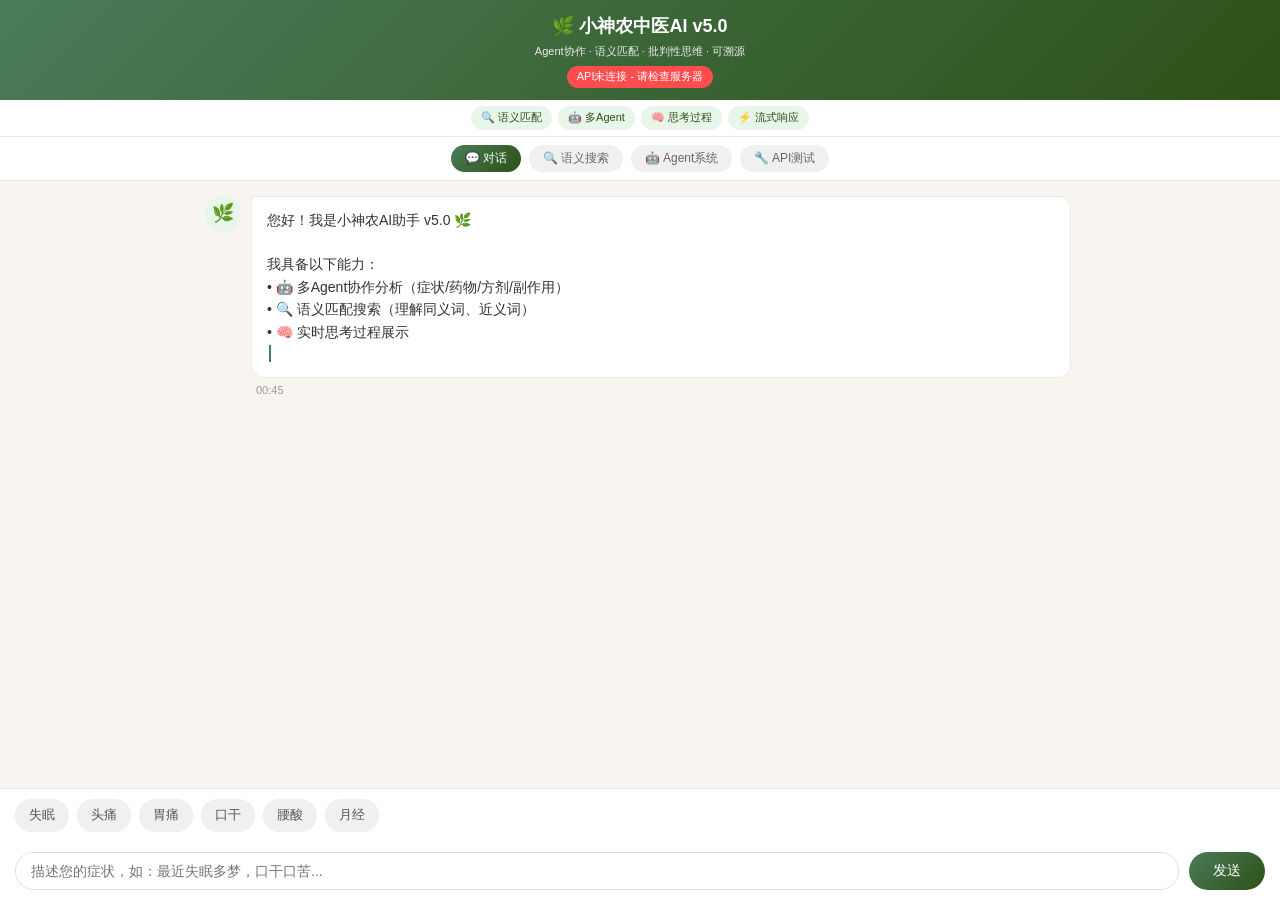
==== commit c7214db3: "Optimize frontend streaming: typewriter effect, step fade-in animation" ====
--- a/frontend/index.html
+++ b/frontend/index.html
@@ -623,6 +623,21 @@
 请描述您的症状，我会逐步分析并给出建议。`);
         }
         
+        // 打字机效果函数
+        function typeWriter(element, text, speed = 20) {
+            if (!element || !text) return;
+            element.textContent = '';
+            let i = 0;
+            function type() {
+                if (i < text.length) {
+                    element.textContent += text.charAt(i);
+                    i++;
+                    setTimeout(type, speed);
+                }
+            }
+            type();
+        }
+        
         // 切换页面
         function showSection(name) {
             document.querySelectorAll('.section').forEach(s => s.classList.remove('active'));
@@ -740,7 +755,7 @@
                             const data = JSON.parse(line.substring(6));
                             
                             if (data.type === 'thinking') {
-                                // 添加思考步骤
+                                // 添加思考步骤 - 带打字机效果
                                 const thought = data.data;
                                 stepCount++;
                                 
@@ -749,13 +764,15 @@
                                 const statusText = thought.status === 'completed' ? '✓' : 
                                                   thought.status === 'warning' ? '⚠' : '●';
                                 
+                                // 创建步骤容器（初始隐藏内容）
+                                const stepId = `step_${thinkingId}_${stepCount}`;
                                 const stepHtml = `
-                                    <div class="thinking-step visible" id="step_${thinkingId}_${stepCount}">
+                                    <div class="thinking-step" id="${stepId}">
                                         <div class="step-number">${thought.step}</div>
                                         <div class="step-content">
                                             <div class="step-agent">${thought.agent}</div>
-                                            <div class="step-desc">${thought.content}</div>
-                                            <div class="step-desc" style="color: #999; font-size: 11px; margin-top: 2px;">${thought.detail || ''}</div>
+                                            <div class="step-desc" id="${stepId}_content"></div>
+                                            <div class="step-desc" style="color: #999; font-size: 11px; margin-top: 2px;" id="${stepId}_detail"></div>
                                         </div>
                                         <span class="step-status ${statusClass}">${statusText}</span>
                                     </div>
@@ -764,6 +781,24 @@
                                 stepsContainer.innerHTML += stepHtml;
                                 scrollToBottom();
                                 
+                                // 延迟显示步骤（渐入效果）
+                                setTimeout(() => {
+                                    const stepEl = document.getElementById(stepId);
+                                    if (stepEl) stepEl.classList.add('visible');
+                                }, 100);
+                                
+                                // 打字机效果显示内容
+                                const contentEl = document.getElementById(`${stepId}_content`);
+                                const detailEl = document.getElementById(`${stepId}_detail`);
+                                if (contentEl && thought.content) {
+                                    typeWriter(contentEl, thought.content, 15);
+                                }
+                                if (detailEl && thought.detail) {
+                                    setTimeout(() => {
+                                        typeWriter(detailEl, thought.detail, 10);
+                                    }, 300);
+                                }
+                                
                             } else if (data.type === 'result') {
                                 resultData = data.data;
                                 // 隐藏加载动画
@@ -771,16 +806,23 @@
                                 if (loading) loading.style.display = 'none';
                                 
                                 // 添加完成标记
+                                const completeId = `complete_${thinkingId}`;
                                 stepsContainer.innerHTML += `
-                                    <div class="thinking-step visible">
+                                    <div class="thinking-step" id="${completeId}">
                                         <div class="step-number" style="background: #4a7c59;">✓</div>
                                         <div class="step-content">
                                             <div class="step-agent">分析完成</div>
-                                            <div class="step-desc">正在生成最终报告...</div>
+                                            <div class="step-desc" id="${completeId}_text"></div>
                                         </div>
                                         <span class="step-status status-completed">完成</span>
                                     </div>
                                 `;
+                                setTimeout(() => {
+                                    const el = document.getElementById(completeId);
+                                    if (el) el.classList.add('visible');
+                                    const textEl = document.getElementById(`${completeId}_text`);
+                                    if (textEl) typeWriter(textEl, '正在生成最终报告...', 20);
+                                }, 200);
                                 scrollToBottom();
                                 
                             } else if (data.type === 'done') {
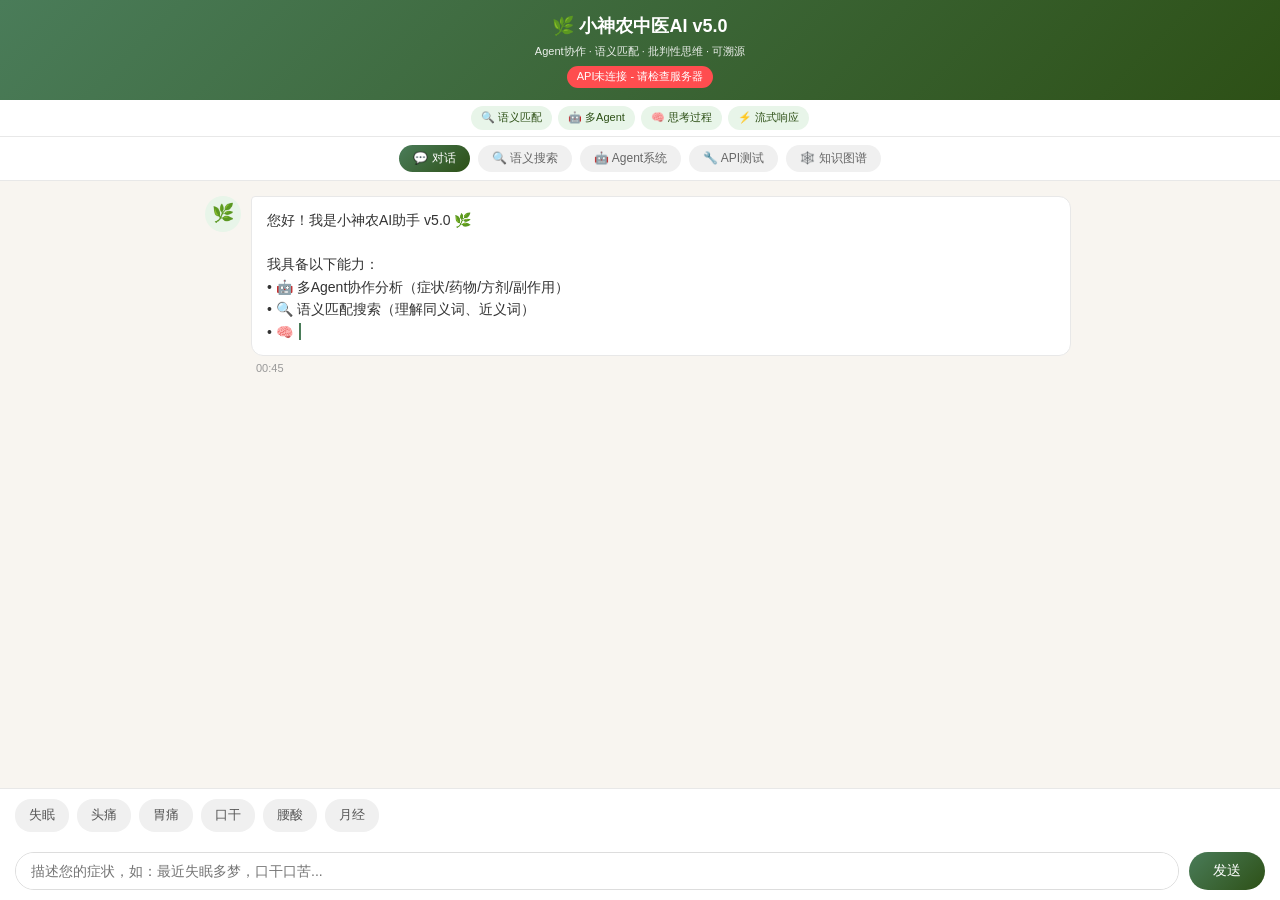
==== commit f66a6aca: "feat: 可视化知识图谱 + 多 Agent 扩展工作流 - 新增 frontend/kg_visual.html：D3.js 交互式知识图谱 - 新增 scripts/：缺失药物补全、KG 导出、" ====
--- a/frontend/index.html
+++ b/frontend/index.html
@@ -482,6 +482,7 @@
         <button class="nav-btn" onclick="showSection('semantic')">🔍 语义搜索</button>
         <button class="nav-btn" onclick="showSection('agents')">🤖 Agent系统</button>
         <button class="nav-btn" onclick="showSection('api')">🔧 API测试</button>
+        <button class="nav-btn" onclick="window.open('kg_visual.html', '_blank')">🕸️ 知识图谱</button>
     </div>
     
     <div class="container">
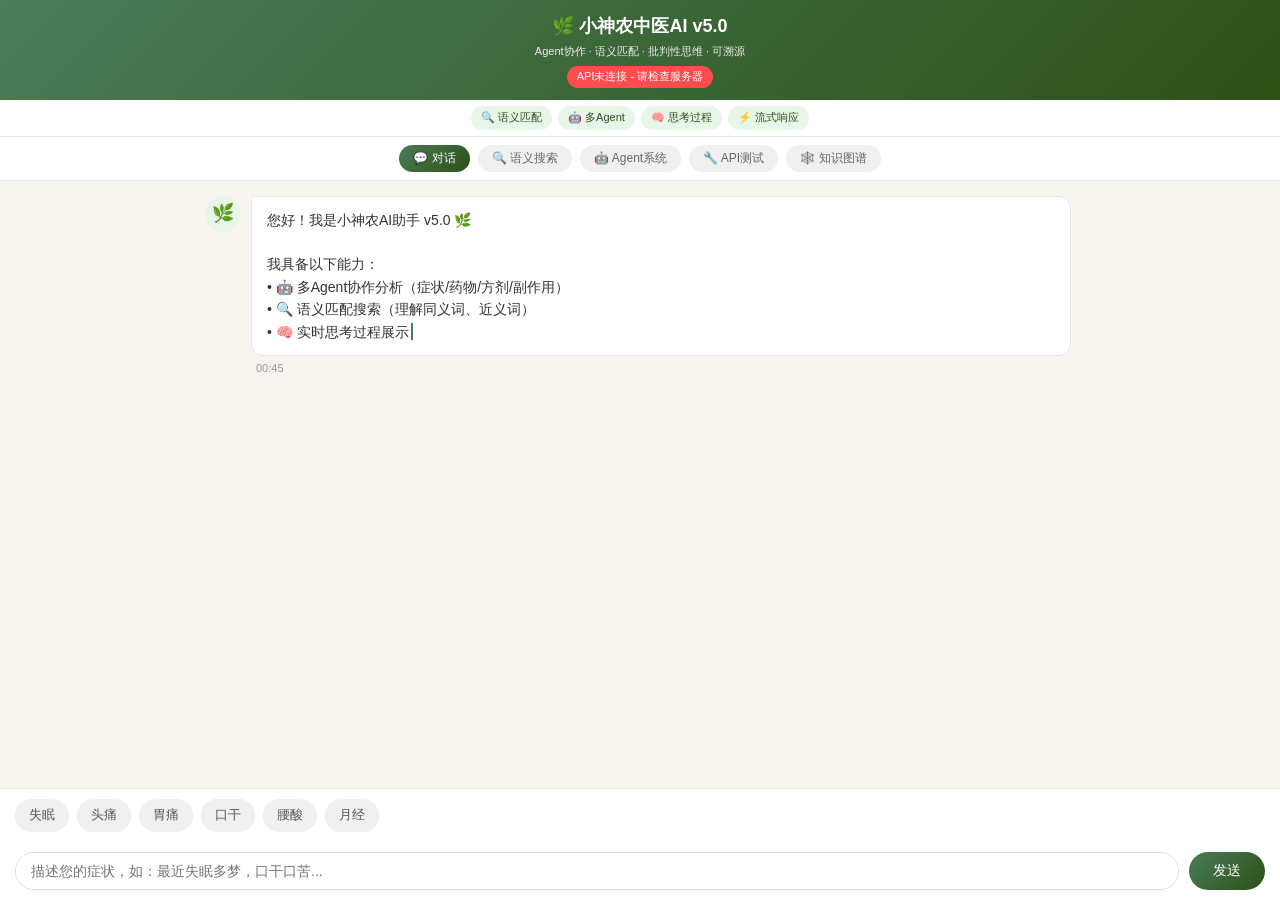
==== commit 1690822a: "fix(stream-diagnosis): align SSE result with frontend diagnosis card - Add /api/diagnosis/stream end" ====
--- a/frontend/index.html
+++ b/frontend/index.html
@@ -572,7 +572,7 @@
     
     <script>
         // API配置
-        const API_BASE = 'http://43.247.135.91:5005';
+        const API_BASE = '';  // 空字符串表示同源，走 nginx 代理
         let isProcessing = false;
         
         // 页面加载
@@ -869,7 +869,7 @@
                     await showThinkingSteps(data.data.thinking_process);
                 }
                 // 显示结果
-                await showDiagnosisResult(data.data.diagnosis);
+                await showDiagnosisResult(data.data.diagnosis || data.data);
             } else {
                 await addBotMessage('抱歉，分析失败：' + (data.error || '请稍后重试'));
             }
@@ -937,14 +937,38 @@
             }
         }
         
+        // 统一诊断结果结构（兼容旧版/精简版后端）
+        function normalizeDiagnosis(result) {
+            if (!result) result = {};
+            if (result.diagnosis) result = result.diagnosis;
+
+            const formulas = result.formulas || (result.matched_formulas || []).map(name =>
+                typeof name === 'string' ? { name, id: '', functions: '', composition: [] } : name
+            );
+
+            return {
+                symptoms: result.symptoms || result.matched_symptoms || [],
+                formulas: formulas,
+                acupoints: result.acupoints || [],
+                dietary: result.dietary || [],
+                qigong: result.qigong || [],
+                massage: result.massage || [],
+                constitution: result.constitution || '辨证分析结果',
+                syndrome: result.syndrome || '',
+                advice: result.advice || ''
+            };
+        }
+
         // 显示诊断结果
-        async function showDiagnosisResult(result) {
+        async function showDiagnosisResult(rawResult) {
             const container = document.getElementById('chatContainer');
             const time = new Date().toLocaleTimeString('zh-CN', { hour: '2-digit', minute: '2-digit' });
-            
+
+            const result = normalizeDiagnosis(rawResult);
+
             // 构建结果HTML
             let resultHtml = '';
-            
+
             // 症状分析
             if (result.symptoms && result.symptoms.length > 0) {
                 resultHtml += `<div style="margin-bottom: 12px;">
@@ -1041,7 +1065,7 @@
                     <div class="message-content">
                         <div class="message-bubble">
                             <div class="result-card">
-                                <div class="result-constitution">辨证分析结果</div>
+                                <div class="result-constitution">辨证分析结果：${result.constitution}</div>
                                 ${resultHtml}
                             </div>
                         </div>
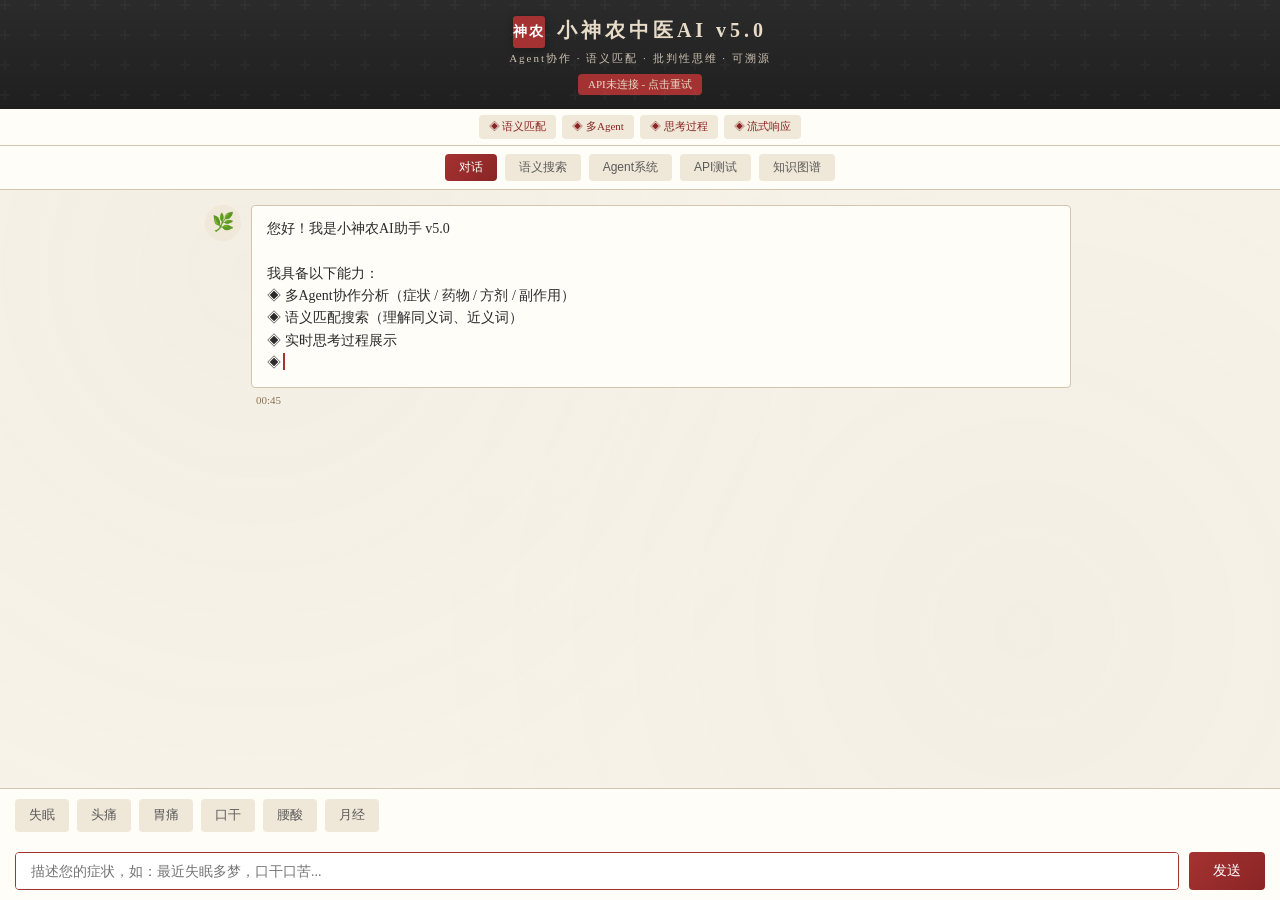
==== commit de5f573c: "perf(api): 延迟加载重组件降低 OOM；feat(admin): 新增古风后台管理系统；fix(alias): 口语化症状别名匹配；security: API Key 迁移到 .env；st" ====
--- a/frontend/index.html
+++ b/frontend/index.html
@@ -4,38 +4,104 @@
     <meta charset="UTF-8">
     <meta name="viewport" content="width=device-width, initial-scale=1.0">
     <title>小神农中医AI v5.0 - Agent+语义匹配</title>
-    <style>
+    <style>:root {
+    --paper: #f7f3e9;
+    --paper-dark: #efe8d8;
+    --ink: #2b2b2b;
+    --ink-light: #5a5a5a;
+    --cinnabar: #a53232;
+    --cinnabar-light: #c45c48;
+        --jade: #4a7c59;
+    --jade-dark: #2d4a35;
+    --gold: #b8860b;
+    --gold-light: #d4a84b;
+    --border: #d4c4b0;
+    --shadow: rgba(43, 27, 18, 0.12);
+}
+
+
+/* 卷轴/卡片的回纹角饰 */
+.card, .result-card {
+    position: relative;
+}
+.card::before, .card::after,
+.result-card::before, .result-card::after {
+    content: '';
+    position: absolute;
+    width: 16px;
+    height: 16px;
+    border: 2px solid #a53232;
+    pointer-events: none;
+}
+.card::before, .result-card::before {
+    top: 10px;
+    left: 10px;
+    border-right: none;
+    border-bottom: none;
+}
+.card::after, .result-card::after {
+    bottom: 10px;
+    right: 10px;
+    border-left: none;
+    border-top: none;
+}
+
+
         * { margin: 0; padding: 0; box-sizing: border-box; }
         body {
-            font-family: -apple-system, BlinkMacSystemFont, 'Segoe UI', 'PingFang SC', 'Hiragino Sans GB', sans-serif;
-            background: #f8f5f0;
-            color: #333;
+            font-family: 'Noto Serif SC', 'Source Han Serif SC', 'SimSun', 'STSong', serif;
+            background: #f7f3e9;
+            color: #2b2b2b;
             line-height: 1.6;
             height: 100vh;
             display: flex;
             flex-direction: column;
         }
+/* 宣纸纹理背景 */
+body::before {
+    content: '';
+    position: fixed;
+    top: 0;
+    left: 0;
+    right: 0;
+    bottom: 0;
+    background-image:
+        radial-gradient(circle at 20% 30%, rgba(180, 160, 130, 0.05) 0%, transparent 50%),
+        radial-gradient(circle at 80% 70%, rgba(160, 140, 110, 0.04) 0%, transparent 50%);
+    pointer-events: none;
+    z-index: -1;
+}
+
         
         /* 头部 */
         .header {
-            background: linear-gradient(135deg, #4a7c59 0%, #2d5016 100%);
-            color: white;
-            padding: 12px 20px;
+            background: linear-gradient(180deg, #2b2b2b 0%, #1f1f1f 100%);
+            color: #e8dcc8;
+            padding: 14px 20px;
             text-align: center;
             flex-shrink: 0;
-        }
-        .header h1 { font-size: 18px; margin-bottom: 2px; }
-        .header .subtitle { font-size: 11px; opacity: 0.9; }
+            position: relative;
+            overflow: hidden;
+        }
+        .header::before {
+            content: '';
+            position: absolute;
+            top: 0; left: 0; right: 0; bottom: 0;
+            background-image: url("data:image/svg+xml,%3Csvg width='60' height='60' viewBox='0 0 60 60' xmlns='http://www.w3.org/2000/svg'%3E%3Cg fill='none' fill-rule='evenodd'%3E%3Cg fill='%23ffffff' fill-opacity='0.03'%3E%3Cpath d='M36 34v-4h-2v4h-4v2h4v4h2v-4h4v-2h-4zm0-30V0h-2v4h-4v2h4v4h2V6h4V4h-4zM6 34v-4H4v4H0v2h4v4h2v-4h4v-2H6zM6 4V0H4v4H0v2h4v4h2V6h4V4H6z'/%3E%3C/g%3E%3C/g%3E%3C/svg%3E");
+            pointer-events: none;
+        }
+        .header h1 { font-size: 20px; margin-bottom: 4px; letter-spacing: 4px; font-weight: 600; }
+        .header .subtitle { font-size: 11px; opacity: 0.85; letter-spacing: 2px; }
         .header .api-status {
             display: inline-block;
             margin-top: 6px;
             padding: 2px 10px;
-            border-radius: 20px;
+            border-radius: 4px;
             font-size: 11px;
             background: rgba(255,255,255,0.2);
         }
-        .api-status.connected { background: #52c41a; }
-        .api-status.disconnected { background: #ff4d4f; }
+        .api-status.connected { background: #4a7c59; }
+        .api-status.disconnected { background: #a53232; }
         
         /* 功能标签 */
         .feature-tags {
@@ -43,18 +109,18 @@
             justify-content: center;
             gap: 6px;
             padding: 6px;
-            background: white;
-            border-bottom: 1px solid #e8e8e8;
+            background: #fffdf8;
+            border-bottom: 1px solid #d4c4b0;
             flex-shrink: 0;
         }
         .feature-tag {
             padding: 3px 10px;
-            border-radius: 12px;
+            border-radius: 4px;
             font-size: 11px;
-            background: #e8f5e9;
-            color: #2d5016;
-        }
-        .feature-tag.disabled { background: #f0f0f0; color: #999; text-decoration: line-through; }
+            background: #f0e8d8;
+            color: #8a2525;
+        }
+        .feature-tag.disabled { background: #efe8d8; color: #8b7355; text-decoration: line-through; }
         
         /* 导航 */
         .nav {
@@ -62,23 +128,23 @@
             justify-content: center;
             gap: 8px;
             padding: 8px;
-            background: white;
-            border-bottom: 1px solid #e8e8e8;
+            background: #fffdf8;
+            border-bottom: 1px solid #d4c4b0;
             flex-shrink: 0;
         }
         .nav-btn {
             padding: 5px 14px;
             border: none;
-            border-radius: 16px;
-            background: #f0f0f0;
-            color: #666;
+            border-radius: 4px;
+            background: #efe8d8;
+            color: #5a5a5a;
             cursor: pointer;
             font-size: 12px;
             transition: all 0.3s;
         }
-        .nav-btn:hover { background: #e8f5e9; color: #4a7c59; }
+        .nav-btn:hover { background: #f0e8d8; color: #a53232; }
         .nav-btn.active {
-            background: linear-gradient(135deg, #4a7c59 0%, #2d5016 100%);
+            background: linear-gradient(135deg, #a53232 0%, #8a2525 100%);
             color: white;
         }
         
@@ -128,25 +194,25 @@
             flex-shrink: 0;
             margin-right: 10px;
         }
-        .bot-message .message-avatar { background: #e8f5e9; }
-        .user-message .message-avatar { background: #2d5016; color: white; }
-        .thinking-message .message-avatar { background: #fff8e1; }
+        .bot-message .message-avatar { background: #f0e8d8; }
+        .user-message .message-avatar { background: #8a2525; color: white; }
+        .thinking-message .message-avatar { background: #f7f3e9; }
         
         .message-content { flex: 1; max-width: calc(100% - 50px); }
         
         .message-bubble {
             padding: 12px 15px;
-            border-radius: 12px;
+            border-radius: 4px;
             font-size: 14px;
             line-height: 1.6;
         }
         .bot-message .message-bubble {
-            background: white;
-            border: 1px solid #e8e8e8;
+            background: #fffdf8;
+            border: 1px solid #d4c4b0;
             border-top-left-radius: 4px;
         }
         .user-message .message-bubble {
-            background: linear-gradient(135deg, #4a7c59 0%, #2d5016 100%);
+            background: linear-gradient(135deg, #a53232 0%, #8a2525 100%);
             color: white;
             border-top-right-radius: 4px;
             margin-left: auto;
@@ -158,18 +224,18 @@
         
         .message-time {
             font-size: 11px;
-            color: #999;
+            color: #8b7355;
             margin-top: 4px;
             padding: 0 5px;
         }
         
         /* AI思考过程 - 实时流式展示 */
         .thinking-process {
-            background: #fff8e1;
-            border-radius: 10px;
+            background: #f7f3e9;
+            border-radius: 2px;
             padding: 15px;
             margin-top: 10px;
-            border-left: 3px solid #f9a825;
+            border-left: 3px solid #b8860b;
         }
         .thinking-title {
             font-weight: bold;
@@ -186,8 +252,8 @@
             gap: 10px;
             margin-bottom: 8px;
             padding: 8px;
-            background: white;
-            border-radius: 6px;
+            background: #fffdf8;
+            border-radius: 2px;
             font-size: 13px;
             opacity: 0;
             transform: translateX(-10px);
@@ -201,7 +267,7 @@
             width: 22px;
             height: 22px;
             border-radius: 50%;
-            background: #f9a825;
+            background: #b8860b;
             color: white;
             display: flex;
             align-items: center;
@@ -211,24 +277,24 @@
             flex-shrink: 0;
         }
         .step-content { flex: 1; }
-        .step-agent { font-weight: 500; color: #333; margin-bottom: 2px; }
-        .step-desc { color: #666; font-size: 12px; }
+        .step-agent { font-weight: 500; color: #2b2b2b; margin-bottom: 2px; }
+        .step-desc { color: #5a5a5a; font-size: 12px; }
         .step-status {
             padding: 2px 8px;
-            border-radius: 10px;
+            border-radius: 2px;
             font-size: 11px;
             flex-shrink: 0;
         }
-        .status-completed { background: #e8f5e9; color: #4a7c59; }
-        .status-thinking { background: #fff8e1; color: #f9a825; }
-        .status-warning { background: #ffebee; color: #c62828; }
+        .status-completed { background: #f0e8d8; color: #a53232; }
+        .status-thinking { background: #f7f3e9; color: #b8860b; }
+        .status-warning { background: #f7f3e9; color: #a53232; }
         
         .thinking-summary {
             margin-top: 10px;
             padding-top: 10px;
-            border-top: 1px solid #e0e0e0;
+            border-top: 1px solid #d4c4b0;
             font-size: 12px;
-            color: #666;
+            color: #5a5a5a;
             display: flex;
             justify-content: space-between;
             flex-wrap: wrap;
@@ -240,7 +306,7 @@
             display: inline-block;
             width: 2px;
             height: 1.2em;
-            background: #4a7c59;
+            background: #a53232;
             animation: blink 0.8s infinite;
             vertical-align: text-bottom;
             margin-left: 2px;
@@ -252,8 +318,8 @@
         
         /* 输入区 */
         .chat-input-area {
-            background: white;
-            border-top: 1px solid #e8e8e8;
+            background: #fffdf8;
+            border-top: 1px solid #d4c4b0;
             padding: 10px 15px;
             flex-shrink: 0;
         }
@@ -267,18 +333,18 @@
         .quick-symptoms::-webkit-scrollbar { display: none; }
         .quick-tag {
             padding: 6px 14px;
-            background: #f0f0f0;
-            border-radius: 16px;
+            background: #efe8d8;
+            border-radius: 4px;
             font-size: 13px;
-            color: #555;
+            color: #5a5a5a;
             cursor: pointer;
             white-space: nowrap;
             transition: all 0.3s;
             border: none;
         }
         .quick-tag:hover {
-            background: #e8f5e9;
-            color: #4a7c59;
+            background: #f0e8d8;
+            color: #a53232;
         }
         
         .input-row {
@@ -289,8 +355,8 @@
         .chat-input {
             flex: 1;
             padding: 10px 15px;
-            border: 1px solid #ddd;
-            border-radius: 20px;
+            border: 1px solid #d4c4b0;
+            border-radius: 4px;
             font-size: 14px;
             resize: none;
             outline: none;
@@ -298,19 +364,19 @@
             font-family: inherit;
             max-height: 120px;
         }
-        .chat-input:focus { border-color: #4a7c59; }
+        .chat-input:focus { border-color: #a53232; }
         .send-btn {
             padding: 10px 24px;
-            background: linear-gradient(135deg, #4a7c59 0%, #2d5016 100%);
+            background: linear-gradient(135deg, #a53232 0%, #8a2525 100%);
             color: white;
             border: none;
-            border-radius: 20px;
+            border-radius: 4px;
             cursor: pointer;
             font-size: 14px;
             transition: all 0.3s;
             flex-shrink: 0;
         }
-        .send-btn:hover { transform: translateY(-2px); box-shadow: 0 4px 12px rgba(45,80,22,0.3); }
+        .send-btn:hover { transform: translateY(-2px); box-shadow: 0 4px 12px rgba(165, 50, 50, 0.3); }
         .send-btn:disabled { opacity: 0.6; cursor: not-allowed; transform: none; }
         
         /* 加载动画 */
@@ -322,7 +388,7 @@
         .loading-dots span {
             width: 8px;
             height: 8px;
-            background: #4a7c59;
+            background: #a53232;
             border-radius: 50%;
             animation: bounce 1.4s ease-in-out infinite both;
         }
@@ -335,38 +401,38 @@
         
         /* 结果卡片 */
         .result-card {
-            background: #f8f5f0;
-            border-radius: 10px;
+            background: #f7f3e9;
+            border-radius: 2px;
             padding: 15px;
             margin-top: 10px;
         }
         .result-constitution {
             display: inline-block;
-            background: linear-gradient(135deg, #4a7c59 0%, #2d5016 100%);
+            background: linear-gradient(135deg, #a53232 0%, #8a2525 100%);
             color: white;
             padding: 6px 16px;
-            border-radius: 20px;
+            border-radius: 4px;
             font-size: 16px;
             font-weight: bold;
             margin-bottom: 12px;
         }
         .result-section-title {
             font-weight: bold;
-            color: #4a7c59;
+            color: #a53232;
             margin-bottom: 8px;
             font-size: 14px;
         }
         .result-section-content {
-            color: #555;
+            color: #5a5a5a;
             line-height: 1.8;
             font-size: 14px;
         }
         
         /* 警告 */
         .warning-box {
-            background: #fff8e1;
-            border: 1px solid #ffe082;
-            border-radius: 8px;
+            background: #f7f3e9;
+            border: 1px solid #d4c4b0;
+            border-radius: 2px;
             padding: 12px;
             margin-top: 12px;
             display: flex;
@@ -386,19 +452,19 @@
             width: 100%;
         }
         .card {
-            background: white;
-            border-radius: 12px;
+            background: #fffdf8;
+            border-radius: 4px;
             padding: 20px;
             margin-bottom: 15px;
-            box-shadow: 0 2px 8px rgba(0,0,0,0.05);
+            box-shadow: 0 2px 8px rgba(43, 27, 18, 0.12);
         }
         .card-title {
             font-size: 18px;
             font-weight: bold;
-            color: #2d5016;
+            color: #8a2525;
             margin-bottom: 15px;
             padding-bottom: 10px;
-            border-bottom: 2px solid #e8f5e9;
+            border-bottom: 2px solid #f0e8d8;
         }
         
         /* 搜索 */
@@ -410,18 +476,18 @@
         .search-input {
             flex: 1;
             padding: 12px 15px;
-            border: 1px solid #ddd;
-            border-radius: 8px;
+            border: 1px solid #d4c4b0;
+            border-radius: 2px;
             font-size: 16px;
             outline: none;
         }
-        .search-input:focus { border-color: #4a7c59; }
+        .search-input:focus { border-color: #a53232; }
         .search-btn {
             padding: 12px 25px;
-            background: linear-gradient(135deg, #4a7c59 0%, #2d5016 100%);
+            background: linear-gradient(135deg, #a53232 0%, #8a2525 100%);
             color: white;
             border: none;
-            border-radius: 8px;
+            border-radius: 2px;
             cursor: pointer;
             font-size: 16px;
         }
@@ -431,9 +497,9 @@
             background: #1e1e1e;
             color: #d4d4d4;
             padding: 15px;
-            border-radius: 8px;
+            border-radius: 2px;
             overflow-x: auto;
-            font-family: 'Consolas', monospace;
+            font-family: 'SFMono-Regular', 'Consolas', 'Courier New', monospace;
             font-size: 13px;
             line-height: 1.5;
         }
@@ -443,16 +509,16 @@
         
         /* Agent卡片 */
         .agent-card {
-            background: #f0f7f0;
-            border-radius: 10px;
+            background: #f7f3e9;
+            border-radius: 2px;
             padding: 15px;
             margin-bottom: 10px;
-            border-left: 4px solid #4a7c59;
-        }
-        .agent-name { font-weight: bold; color: #2d5016; font-size: 14px; }
-        .agent-desc { color: #666; font-size: 12px; margin-top: 4px; }
+            border-left: 4px solid #a53232;
+        }
+        .agent-name { font-weight: bold; color: #8a2525; font-size: 14px; }
+        .agent-desc { color: #5a5a5a; font-size: 12px; margin-top: 4px; }
         .agent-stats { display: flex; gap: 15px; margin-top: 8px; font-size: 12px; }
-        .agent-stat { color: #4a7c59; }
+        .agent-stat { color: #a53232; }
         
         /* 响应式 */
         @media (max-width: 600px) {
@@ -464,25 +530,28 @@
 </head>
 <body>
     <div class="header">
-        <h1>🌿 小神农中医AI v5.0</h1>
+        <div style="display: inline-flex; align-items: center; justify-content: center; gap: 12px;">
+            <div style="width: 32px; height: 32px; background: #a53232; color: #fff; display: flex; align-items: center; justify-content: center; font-size: 14px; font-weight: bold; border-radius: 3px; letter-spacing: 2px; box-shadow: 0 2px 8px rgba(0,0,0,0.3);">神农</div>
+            <h1>小神农中医AI v5.0</h1>
+        </div>
         <div class="subtitle">Agent协作 · 语义匹配 · 批判性思维 · 可溯源</div>
         <div class="api-status disconnected" id="apiStatus">API连接中...</div>
     </div>
-    
+
     <!-- 功能标签 -->
     <div class="feature-tags">
-        <span class="feature-tag" id="tagSemantic">🔍 语义匹配</span>
-        <span class="feature-tag" id="tagAgent">🤖 多Agent</span>
-        <span class="feature-tag" id="tagThinking">🧠 思考过程</span>
-        <span class="feature-tag" id="tagStream">⚡ 流式响应</span>
+        <span class="feature-tag" id="tagSemantic">◈ 语义匹配</span>
+        <span class="feature-tag" id="tagAgent">◈ 多Agent</span>
+        <span class="feature-tag" id="tagThinking">◈ 思考过程</span>
+        <span class="feature-tag" id="tagStream">◈ 流式响应</span>
     </div>
-    
+
     <div class="nav">
-        <button class="nav-btn active" onclick="showSection('chat')">💬 对话</button>
-        <button class="nav-btn" onclick="showSection('semantic')">🔍 语义搜索</button>
-        <button class="nav-btn" onclick="showSection('agents')">🤖 Agent系统</button>
-        <button class="nav-btn" onclick="showSection('api')">🔧 API测试</button>
-        <button class="nav-btn" onclick="window.open('kg_visual.html', '_blank')">🕸️ 知识图谱</button>
+        <button class="nav-btn active" onclick="showSection('chat', this)">对话</button>
+        <button class="nav-btn" onclick="showSection('semantic', this)">语义搜索</button>
+        <button class="nav-btn" onclick="showSection('agents', this)">Agent系统</button>
+        <button class="nav-btn" onclick="showSection('api', this)">API测试</button>
+        <button class="nav-btn" onclick="window.open('kg_visual.html', '_blank')">知识图谱</button>
     </div>
     
     <div class="container">
@@ -555,8 +624,8 @@
                 <div class="card">
                     <div class="card-title">🔧 API接口测试</div>
                     <div style="margin-bottom: 15px;">
-                        <label style="display: block; margin-bottom: 5px; color: #555;">API地址</label>
-                        <input type="text" class="search-input" id="apiBase" value="http://43.247.135.91:5005">
+                        <label style="display: block; margin-bottom: 5px; color: #5a5a5a;">API地址</label>
+                        <input type="text" class="search-input" id="apiBase" value="http://localhost:5001">
                     </div>
                     <div style="display: flex; gap: 10px; margin-bottom: 20px; flex-wrap: wrap;">
                         <button class="search-btn" onclick="testHealth()">测试健康</button>
@@ -572,40 +641,82 @@
     
     <script>
         // API配置
-        const API_BASE = '';  // 空字符串表示同源，走 nginx 代理
+        // 本地开发时前端跑在 8080 / file://，API 跑在 5001；生产环境由 nginx 同源代理
+        const DEFAULT_API_BASE = 'http://localhost:5001';
+
+        function isValidApiBase(v) {
+            return v && (v.startsWith('http://') || v.startsWith('https://'));
+        }
+
+        function detectApiBase() {
+            const manual = localStorage.getItem('xsn_api_base');
+            if (isValidApiBase(manual)) return manual;
+            // 如果 localStorage 存的是空字符串或无效值，则清理
+            if (manual !== null && !isValidApiBase(manual)) {
+                localStorage.removeItem('xsn_api_base');
+            }
+            if (location.protocol === 'file:') return DEFAULT_API_BASE;
+            if ((location.hostname === 'localhost' || location.hostname === '127.0.0.1') && location.port !== '5001') {
+                return DEFAULT_API_BASE;
+            }
+            return '';  // 空字符串表示同源，走 nginx 代理
+        }
+
+        let API_BASE = detectApiBase();
+        console.log('[XiaoShennong] API_BASE:', API_BASE || '(relative)');
         let isProcessing = false;
-        
+
         // 页面加载
         document.addEventListener('DOMContentLoaded', () => {
             checkAPIStatus();
             initChat();
             loadAgentList();
+            document.getElementById('chatInput').focus();
         });
-        
-        // 检查API状态
+
+        // 检查API状态，支持自动探测端口
         async function checkAPIStatus() {
             const statusEl = document.getElementById('apiStatus');
-            try {
-                const resp = await fetch(`${API_BASE}/api/health`, { method: 'GET' });
-                if (resp.ok) {
-                    const data = await resp.json();
-                    const features = data.features || {};
-                    
-                    statusEl.textContent = `API已连接 v${data.version} | 知识库: ${Object.values(data.knowledge).filter(v => typeof v === 'number').reduce((a,b) => a+b, 0)}条`;
-                    statusEl.className = 'api-status connected';
-                    
-                    // 更新功能标签
-                    document.getElementById('tagSemantic').className = features.semantic_search ? 'feature-tag' : 'feature-tag disabled';
-                    document.getElementById('tagAgent').className = features.agent_system ? 'feature-tag' : 'feature-tag disabled';
-                    document.getElementById('tagThinking').className = 'feature-tag';
-                    document.getElementById('tagStream').className = 'feature-tag';
-                } else {
-                    throw new Error('API error');
+            statusEl.textContent = 'API连接中...';
+            statusEl.className = 'api-status disconnected';
+            statusEl.style.cursor = 'default';
+            statusEl.onclick = null;
+
+            const candidates = [];
+            if (isValidApiBase(API_BASE)) candidates.push(API_BASE);
+            candidates.push(DEFAULT_API_BASE);
+
+            for (const base of candidates) {
+                try {
+                    const resp = await fetch(`${base}/api/health`, { method: 'GET' });
+                    if (resp.ok) {
+                        const data = await resp.json();
+                        const kbTotal = data.rag_stats ? (data.rag_stats.symptom_count + data.rag_stats.formula_count + data.rag_stats.drug_count + data.rag_stats.total_documents) : 0;
+                        statusEl.textContent = `API已连接 v${data.version} | 知识库: ${kbTotal}条`;
+                        statusEl.className = 'api-status connected';
+
+                        if (API_BASE !== base) {
+                            API_BASE = base;
+                            console.log('[XiaoShennong] API_BASE 自动修正为:', API_BASE);
+                        }
+
+                        // 更新功能标签（核心能力默认启用）
+                        document.getElementById('tagSemantic').className = 'feature-tag';
+                        document.getElementById('tagAgent').className = 'feature-tag';
+                        document.getElementById('tagThinking').className = 'feature-tag';
+                        document.getElementById('tagStream').className = 'feature-tag';
+                        return;
+                    }
+                } catch (e) {
+                    console.warn(`[XiaoShennong] 探测 API 失败: ${base}`, e.message);
                 }
-            } catch (e) {
-                statusEl.textContent = 'API未连接 - 请检查服务器';
-                statusEl.className = 'api-status disconnected';
-            }
+            }
+
+            statusEl.textContent = 'API未连接 - 点击重试';
+            statusEl.className = 'api-status disconnected';
+            statusEl.style.cursor = 'pointer';
+            statusEl.title = '点击重新检查后端连接';
+            statusEl.onclick = () => checkAPIStatus();
         }
         
         // 初始化聊天
@@ -613,13 +724,13 @@
             const container = document.getElementById('chatContainer');
             container.innerHTML = '';
             
-            await addBotMessage(`您好！我是小神农AI助手 v5.0 🌿
+            await addBotMessage(`您好！我是小神农AI助手 v5.0
 
 我具备以下能力：
-• 🤖 多Agent协作分析（症状/药物/方剂/副作用）
-• 🔍 语义匹配搜索（理解同义词、近义词）
-• 🧠 实时思考过程展示
-• 📚 基于权威知识库的可溯源回答
+◈ 多Agent协作分析（症状 / 药物 / 方剂 / 副作用）
+◈ 语义匹配搜索（理解同义词、近义词）
+◈ 实时思考过程展示
+◈ 基于权威知识库的可溯源回答
 
 请描述您的症状，我会逐步分析并给出建议。`);
         }
@@ -640,11 +751,11 @@
         }
         
         // 切换页面
-        function showSection(name) {
+        function showSection(name, btn) {
             document.querySelectorAll('.section').forEach(s => s.classList.remove('active'));
             document.querySelectorAll('.nav-btn').forEach(b => b.classList.remove('active'));
             document.getElementById(`section-${name}`).classList.add('active');
-            event.target.classList.add('active');
+            if (btn) btn.classList.add('active');
         }
         
         // 自动调整输入框高度
@@ -677,6 +788,7 @@
             addUserMessage(text);
             input.value = '';
             input.style.height = 'auto';
+            scrollToBottom();
             
             isProcessing = true;
             document.getElementById('sendBtn').disabled = true;
@@ -695,6 +807,7 @@
             } finally {
                 isProcessing = false;
                 document.getElementById('sendBtn').disabled = false;
+                input.focus();
             }
         }
         
@@ -730,12 +843,13 @@
             const stepsContainer = document.getElementById(`steps_${thinkingId}`);
             
             try {
-                const resp = await fetch(`${API_BASE}/api/diagnosis/stream`, {
+                const base = isValidApiBase(API_BASE) ? API_BASE : DEFAULT_API_BASE;
+                const resp = await fetch(`${base}/api/diagnosis/stream`, {
                     method: 'POST',
                     headers: { 'Content-Type': 'application/json' },
                     body: JSON.stringify({ symptoms: text, query: text })
                 });
-                
+
                 const reader = resp.body.getReader();
                 const decoder = new TextDecoder();
                 
@@ -756,47 +870,54 @@
                             const data = JSON.parse(line.substring(6));
                             
                             if (data.type === 'thinking') {
-                                // 添加思考步骤 - 带打字机效果
+                                // 添加思考步骤 - 兼容后端实际字段（name/description/details）
                                 const thought = data.data;
                                 stepCount++;
-                                
-                                const statusClass = thought.status === 'completed' ? 'status-completed' : 
-                                                   thought.status === 'warning' ? 'status-warning' : 'status-thinking';
-                                const statusText = thought.status === 'completed' ? '✓' : 
-                                                  thought.status === 'warning' ? '⚠' : '●';
-                                
+
+                                // 字段映射：后端用 name/description/details，前端展示用 agent/content/detail
+                                const agentName = thought.agent || thought.name || '分析步骤';
+                                const contentText = thought.content || thought.description || '';
+                                const detailText = thought.detail || (thought.details ? JSON.stringify(thought.details).slice(0, 120) : '');
+                                const stepNumber = thought.step || stepCount;
+                                const status = thought.status || 'thinking';
+
+                                const statusClass = status === 'completed' ? 'status-completed' :
+                                                   status === 'warning' ? 'status-warning' : 'status-thinking';
+                                const statusText = status === 'completed' ? '✓' :
+                                                  status === 'warning' ? '⚠' : '●';
+
                                 // 创建步骤容器（初始隐藏内容）
                                 const stepId = `step_${thinkingId}_${stepCount}`;
                                 const stepHtml = `
                                     <div class="thinking-step" id="${stepId}">
-                                        <div class="step-number">${thought.step}</div>
+                                        <div class="step-number">${stepNumber}</div>
                                         <div class="step-content">
-                                            <div class="step-agent">${thought.agent}</div>
+                                            <div class="step-agent">${agentName}</div>
                                             <div class="step-desc" id="${stepId}_content"></div>
-                                            <div class="step-desc" style="color: #999; font-size: 11px; margin-top: 2px;" id="${stepId}_detail"></div>
+                                            <div class="step-desc" style="color: #8b7355; font-size: 11px; margin-top: 2px;" id="${stepId}_detail"></div>
                                         </div>
                                         <span class="step-status ${statusClass}">${statusText}</span>
                                     </div>
                                 `;
-                                
+
                                 stepsContainer.innerHTML += stepHtml;
                                 scrollToBottom();
-                                
+
                                 // 延迟显示步骤（渐入效果）
                                 setTimeout(() => {
                                     const stepEl = document.getElementById(stepId);
                                     if (stepEl) stepEl.classList.add('visible');
                                 }, 100);
-                                
+
                                 // 打字机效果显示内容
                                 const contentEl = document.getElementById(`${stepId}_content`);
                                 const detailEl = document.getElementById(`${stepId}_detail`);
-                                if (contentEl && thought.content) {
-                                    typeWriter(contentEl, thought.content, 15);
+                                if (contentEl && contentText) {
+                                    typeWriter(contentEl, contentText, 15);
                                 }
-                                if (detailEl && thought.detail) {
+                                if (detailEl && detailText) {
                                     setTimeout(() => {
-                                        typeWriter(detailEl, thought.detail, 10);
+                                        typeWriter(detailEl, detailText, 10);
                                     }, 300);
                                 }
                                 
@@ -810,7 +931,7 @@
                                 const completeId = `complete_${thinkingId}`;
                                 stepsContainer.innerHTML += `
                                     <div class="thinking-step" id="${completeId}">
-                                        <div class="step-number" style="background: #4a7c59;">✓</div>
+                                        <div class="step-number" style="background: #a53232;">✓</div>
                                         <div class="step-content">
                                             <div class="step-agent">分析完成</div>
                                             <div class="step-desc" id="${completeId}_text"></div>
@@ -838,8 +959,8 @@
                                         }
                                     }, 3000);
                                     
-                                    // 显示结果
-                                    await showDiagnosisResult(resultData.diagnosis);
+                                    // 显示结果（传入完整 resultData，normalizeDiagnosis 会处理 diagnosis 嵌套）
+                                    await showDiagnosisResult(resultData);
                                 }
                             }
                         } catch (e) {
@@ -855,7 +976,8 @@
         
         // 普通诊断（fallback）
         async function normalDiagnosis(text) {
-            const resp = await fetch(`${API_BASE}/api/diagnosis`, {
+            const base = isValidApiBase(API_BASE) ? API_BASE : DEFAULT_API_BASE;
+            const resp = await fetch(`${base}/api/diagnosis`, {
                 method: 'POST',
                 headers: { 'Content-Type': 'application/json' },
                 body: JSON.stringify({ symptoms: text, query: text, show_thinking: true })
@@ -914,7 +1036,7 @@
                         <div class="step-content">
                             <div class="step-agent">${step.agent}</div>
                             <div class="step-desc">${step.content}</div>
-                            <div class="step-desc" style="color: #999; font-size: 11px; margin-top: 2px;">${step.detail || ''}</div>
+                            <div class="step-desc" style="color: #8b7355; font-size: 11px; margin-top: 2px;">${step.detail || ''}</div>
                         </div>
                         <span class="step-status ${statusClass}">${statusText}</span>
                     </div>
@@ -937,25 +1059,33 @@
             }
         }
         
-        // 统一诊断结果结构（兼容旧版/精简版后端）
+        // 统一诊断结果结构（兼容旧版/精简版后端与流式 SSE）
         function normalizeDiagnosis(result) {
             if (!result) result = {};
-            if (result.diagnosis) result = result.diagnosis;
-
-            const formulas = result.formulas || (result.matched_formulas || []).map(name =>
+
+            // 保留顶层字段（流式结果中 advice/syndrome/constitution 在 diagnosis 之外）
+            const topLevel = {
+                constitution: result.constitution || '',
+                syndrome: result.syndrome || '',
+                advice: result.advice || ''
+            };
+
+            const diagnosis = result.diagnosis || result;
+
+            const formulas = diagnosis.formulas || (diagnosis.matched_formulas || []).map(name =>
                 typeof name === 'string' ? { name, id: '', functions: '', composition: [] } : name
             );
 
             return {
-                symptoms: result.symptoms || result.matched_symptoms || [],
+                symptoms: diagnosis.symptoms || diagnosis.matched_symptoms || [],
                 formulas: formulas,
-                acupoints: result.acupoints || [],
-                dietary: result.dietary || [],
-                qigong: result.qigong || [],
-                massage: result.massage || [],
-                constitution: result.constitution || '辨证分析结果',
-                syndrome: result.syndrome || '',
-                advice: result.advice || ''
+                acupoints: diagnosis.acupoints || [],
+                dietary: diagnosis.dietary || [],
+                qigong: diagnosis.qigong || [],
+                massage: diagnosis.massage || [],
+                constitution: topLevel.constitution || diagnosis.constitution || '辨证分析结果',
+                syndrome: topLevel.syndrome || diagnosis.syndrome || '',
+                advice: topLevel.advice || diagnosis.advice || ''
             };
         }
 
@@ -968,6 +1098,19 @@
 
             // 构建结果HTML
             let resultHtml = '';
+
+            // 证型与核心建议
+            if (result.syndrome || result.advice) {
+                resultHtml += `<div style="margin-bottom: 16px; padding: 14px; background: #fffdf8; border-left: 3px solid #a53232; border-radius: 2px;">`;
+                if (result.syndrome) {
+                    resultHtml += `<div style="font-size: 15px; font-weight: bold; color: #a53232; margin-bottom: 8px;">${result.syndrome}</div>`;
+                }
+                if (result.advice) {
+                    // 保留换行，简单安全地渲染文本
+                    resultHtml += `<div style="color: #2b2b2b; font-size: 14px; line-height: 1.8; white-space: pre-wrap;">${escapeHtml(result.advice)}</div>`;
+                }
+                resultHtml += `</div>`;
+            }
 
             // 症状分析
             if (result.symptoms && result.symptoms.length > 0) {
@@ -975,8 +1118,8 @@
                     <div class="result-section-title">📋 识别症状</div>
                     <div style="display: flex; flex-wrap: wrap; gap: 6px; margin-top: 6px;">
                         ${result.symptoms.map(s => `
-                            <span style="background: #e8f5e9; color: #2d5016; padding: 4px 10px; border-radius: 12px; font-size: 12px;">
-                                ${s.name} <span style="color: #999; font-size: 10px;">[${s.id}]</span>
+                            <span style="background: #f7f3e9; color: #2b2b2b; padding: 4px 10px; border-radius: 12px; font-size: 12px;">
+                                ${s.name} <span style="color: #8b7355; font-size: 10px;">[${s.id}]</span>
                             </span>
                         `).join('')}
                     </div>
@@ -988,10 +1131,10 @@
                 resultHtml += `<div style="margin-bottom: 12px;">
                     <div class="result-section-title">💊 推荐方剂</div>
                     ${result.formulas.slice(0, 3).map(f => `
-                        <div style="background: white; border-radius: 8px; padding: 10px; margin-top: 6px; border-left: 3px solid #4a7c59;">
-                            <div style="font-weight: bold; color: #2d5016;">${f.name || ''} <span style="font-size: 11px; color: #999;">${f.id || ''}</span></div>
-                            <div style="color: #666; font-size: 12px; margin-top: 4px;">${f.functions || ''}</div>
-                            ${f.composition ? `<div style="color: #999; font-size: 11px; margin-top: 4px;">组成: ${f.composition.slice(0, 5).map(c => c.name).join(', ')}</div>` : ''}
+                        <div style="background: #fffdf8; border-radius: 8px; padding: 10px; margin-top: 6px; border-left: 3px solid #4a7c59;">
+                            <div style="font-weight: bold; color: #2b2b2b;">${f.name || ''} <span style="font-size: 11px; color: #8b7355;">${f.id || ''}</span></div>
+                            <div style="color: #5a5a5a; font-size: 12px; margin-top: 4px;">${f.functions || ''}</div>
+                            ${f.composition ? `<div style="color: #8b7355; font-size: 11px; margin-top: 4px;">组成: ${f.composition.slice(0, 5).map(c => c.name).join(', ')}</div>` : ''}
                         </div>
                     `).join('')}
                 </div>`;
@@ -1002,10 +1145,10 @@
                 resultHtml += `<div style="margin-bottom: 12px;">
                     <div class="result-section-title">📍 推荐穴位</div>
                     ${result.acupoints.slice(0, 3).map(a => `
-                        <div style="background: white; border-radius: 8px; padding: 10px; margin-top: 6px; border-left: 3px solid #f9a825;">
-                            <div style="font-weight: bold; color: #8b7355;">${a.name || ''} <span style="font-size: 11px; color: #999;">${a.id || ''}</span></div>
-                            <div style="color: #666; font-size: 12px; margin-top: 4px;">定位: ${a.location || ''}</div>
-                            <div style="color: #999; font-size: 11px; margin-top: 4px;">主治: ${(a.indications || []).slice(0, 3).join(', ')}</div>
+                        <div style="background: #fffdf8; border-radius: 8px; padding: 10px; margin-top: 6px; border-left: 3px solid #b8860b;">
+                            <div style="font-weight: bold; color: #8b7355;">${a.name || ''} <span style="font-size: 11px; color: #8b7355;">${a.id || ''}</span></div>
+                            <div style="color: #5a5a5a; font-size: 12px; margin-top: 4px;">定位: ${a.location || ''}</div>
+                            <div style="color: #8b7355; font-size: 11px; margin-top: 4px;">主治: ${(a.indications || []).slice(0, 3).join(', ')}</div>
                         </div>
                     `).join('')}
                 </div>`;
@@ -1016,9 +1159,9 @@
                 resultHtml += `<div style="margin-bottom: 12px;">
                     <div class="result-section-title">🍵 推荐食疗</div>
                     ${result.dietary.slice(0, 2).map(d => `
-                        <div style="background: white; border-radius: 8px; padding: 10px; margin-top: 6px; border-left: 3px solid #81c784;">
+                        <div style="background: #fffdf8; border-radius: 8px; padding: 10px; margin-top: 6px; border-left: 3px solid #4a7c59;">
                             <div style="font-weight: bold; color: #4a7c59;">${d.name || ''}</div>
-                            <div style="color: #666; font-size: 12px; margin-top: 4px;">${d.method || ''}</div>
+                            <div style="color: #5a5a5a; font-size: 12px; margin-top: 4px;">${d.method || ''}</div>
                         </div>
                     `).join('')}
                 </div>`;
@@ -1029,10 +1172,10 @@
                 resultHtml += `<div style="margin-bottom: 12px;">
                     <div class="result-section-title">🧘 推荐导引</div>
                     ${result.qigong.slice(0, 2).map(q => `
-                        <div style="background: white; border-radius: 8px; padding: 10px; margin-top: 6px; border-left: 3px solid #64b5f6;">
-                            <div style="font-weight: bold; color: #1976d2;">${q.name || ''}</div>
-                            <div style="color: #666; font-size: 12px; margin-top: 4px;">${q.description || ''}</div>
-                            <div style="color: #999; font-size: 11px; margin-top: 4px;">时长: ${q.duration || ''}</div>
+                        <div style="background: #fffdf8; border-radius: 8px; padding: 10px; margin-top: 6px; border-left: 3px solid #4a7c59;">
+                            <div style="font-weight: bold; color: #a53232;">${q.name || ''}</div>
+                            <div style="color: #5a5a5a; font-size: 12px; margin-top: 4px;">${q.description || ''}</div>
+                            <div style="color: #8b7355; font-size: 11px; margin-top: 4px;">时长: ${q.duration || ''}</div>
                         </div>
                     `).join('')}
                 </div>`;
@@ -1043,9 +1186,9 @@
                 resultHtml += `<div style="margin-bottom: 12px;">
                     <div class="result-section-title">💆 推荐推拿</div>
                     ${result.massage.slice(0, 2).map(m => `
-                        <div style="background: white; border-radius: 8px; padding: 10px; margin-top: 6px; border-left: 3px solid #ba68c8;">
-                            <div style="font-weight: bold; color: #7b1fa2;">${m.name || ''}</div>
-                            <div style="color: #999; font-size: 11px; margin-top: 4px;">时长: ${m.duration || ''}</div>
+                        <div style="background: #fffdf8; border-radius: 8px; padding: 10px; margin-top: 6px; border-left: 3px solid #8b7355;">
+                            <div style="font-weight: bold; color: #8b7355;">${m.name || ''}</div>
+                            <div style="color: #8b7355; font-size: 11px; margin-top: 4px;">时长: ${m.duration || ''}</div>
                         </div>
                     `).join('')}
                 </div>`;
@@ -1065,7 +1208,7 @@
                     <div class="message-content">
                         <div class="message-bubble">
                             <div class="result-card">
-                                <div class="result-constitution">辨证分析结果：${result.constitution}</div>
+                                <div class="result-constitution">${result.syndrome || result.constitution || '辨证分析结果'}</div>
                                 ${resultHtml}
                             </div>
                         </div>
@@ -1160,50 +1303,50 @@
         async function testSemanticSearch() {
             const query = document.getElementById('semanticInput').value.trim();
             if (!query) return;
-            
+
             const resultsEl = document.getElementById('semanticResults');
             resultsEl.innerHTML = '<div style="text-align: center; padding: 40px;"><div class="loading-dots"><span></span><span></span><span></span></div><p>语义搜索中...</p></div>';
-            
+
             try {
-                const resp = await fetch(`${API_BASE}/api/semantic/search`, {
+                const base = isValidApiBase(API_BASE) ? API_BASE : DEFAULT_API_BASE;
+                const resp = await fetch(`${base}/api/semantic/search`, {
                     method: 'POST',
                     headers: { 'Content-Type': 'application/json' },
                     body: JSON.stringify({ query: query, top_k: 10 })
                 });
-                
+
                 const data = await resp.json();
-                
+
                 if (data.success) {
                     const results = data.data.results;
-                    let html = `<div style="margin-bottom: 10px; color: #666; font-size: 13px;">查询: "${query}" | 引擎: ${data.data.engine || 'keyword'}</div>`;
-                    
-                    // 按类型分组
+                    let html = `<div style="margin-bottom: 10px; color: #5a5a5a; font-size: 13px;">查询: "${query}" | 引擎: ${data.data.engine || 'semantic'}</div>`;
+
+                    // 按来源分组展示
                     const grouped = {};
-                    for (const type in results) {
-                        if (results[type].length > 0) {
-                            grouped[type] = results[type];
+                    for (const source in results) {
+                        if (results[source].length > 0) {
+                            grouped[source] = results[source];
                         }
                     }
-                    
-                    for (const [type, items] of Object.entries(grouped)) {
+
+                    for (const [source, items] of Object.entries(grouped)) {
                         html += `<div style="margin-bottom: 15px;">
-                            <div style="font-weight: bold; color: #2d5016; margin-bottom: 8px; text-transform: uppercase; font-size: 12px;">${type}</div>
+                            <div style="font-weight: bold; color: #a53232; margin-bottom: 8px; font-size: 13px;">《${source}》</div>
                             ${items.map(item => `
-                                <div style="background: white; border-radius: 8px; padding: 10px; margin-bottom: 6px; border-left: 3px solid #4a7c59;">
-                                    <div style="font-weight: 500; color: #333;">${item.metadata?.name || item.id} <span style="font-size: 11px; color: #999;">${item.id}</span></div>
-                                    <div style="color: #666; font-size: 12px; margin-top: 4px;">${item.text?.substring(0, 100) || ''}...</div>
-                                    <div style="color: #4a7c59; font-size: 11px; margin-top: 4px;">相似度: ${(item.score * 100).toFixed(1)}%</div>
+                                <div style="background: #fffdf8; border-radius: 4px; padding: 10px; margin-bottom: 6px; border-left: 3px solid #4a7c59;">
+                                    <div style="color: #5a5a5a; font-size: 13px; line-height: 1.6;">${escapeHtml(item.text?.substring(0, 200) || '')}...</div>
+                                    <div style="color: #8b7355; font-size: 11px; margin-top: 6px;">篇章: ${escapeHtml(item.source_section || '')} | 相似度: ${(item.score * 100).toFixed(1)}%</div>
                                 </div>
                             `).join('')}
                         </div>`;
                     }
-                    
+
                     resultsEl.innerHTML = html;
                 } else {
-                    resultsEl.innerHTML = `<p style="text-align: center; color: #999; padding: 40px;">${data.error || '搜索失败'}</p>`;
+                    resultsEl.innerHTML = `<p style="text-align: center; color: #8b7355; padding: 40px;">${data.error || '搜索失败'}</p>`;
                 }
             } catch (e) {
-                resultsEl.innerHTML = `<p style="text-align: center; color: #999; padding: 40px;">搜索失败: ${e.message}</p>`;
+                resultsEl.innerHTML = `<p style="text-align: center; color: #8b7355; padding: 40px;">搜索失败: ${e.message}</p>`;
             }
         }
         
@@ -1223,7 +1366,7 @@
             
             listEl.innerHTML = agents.map(a => `
                 <div class="agent-card">
-                    <div class="agent-name">${a.name} <span style="font-size: 11px; color: #999;">${a.id}</span></div>
+                    <div class="agent-name">${a.name} <span style="font-size: 11px; color: #8b7355;">${a.id}</span></div>
                     <div class="agent-desc">${a.desc}</div>
                     <div class="agent-stats">
                         <span class="agent-stat">📊 ${a.stats}</span>
@@ -1237,26 +1380,44 @@
         async function testAgentAnalysis() {
             const query = document.getElementById('agentInput').value.trim();
             if (!query) return;
-            
+
             const resultEl = document.getElementById('agentResult');
             resultEl.innerHTML = '<div style="text-align: center; padding: 40px;"><div class="loading-dots"><span></span><span></span><span></span></div><p>Agent分析中...</p></div>';
-            
+
             try {
-                const resp = await fetch(`${API_BASE}/api/agents/analyze`, {
+                const base = isValidApiBase(API_BASE) ? API_BASE : DEFAULT_API_BASE;
+                const resp = await fetch(`${base}/api/agents/analyze`, {
                     method: 'POST',
                     headers: { 'Content-Type': 'application/json' },
                     body: JSON.stringify({ query: query })
                 });
-                
+
                 const data = await resp.json();
-                
+
                 if (data.success) {
-                    resultEl.innerHTML = `<pre class="json-viewer">${JSON.stringify(data.data, null, 2)}</pre>`;
+                    const d = data.data;
+                    let html = `<div style="margin-bottom: 12px; color: #5a5a5a; font-size: 13px;">查询: "${query}" | 模型: ${d.model || 'yunwu'}</div>`;
+                    html += `<div style="background: #fffdf8; border-radius: 4px; padding: 14px; margin-bottom: 12px; border-left: 3px solid #a53232;">
+                        <div style="font-weight: bold; color: #a53232; margin-bottom: 8px;">综合分析</div>
+                        <div style="color: #2b2b2b; font-size: 14px; line-height: 1.8; white-space: pre-wrap;">${escapeHtml(d.analysis || '')}</div>
+                    </div>`;
+
+                    if (d.matched_symptoms?.length) {
+                        html += `<div style="margin-bottom: 8px;"><span style="font-weight: bold; color: #2b2b2b;">匹配症状：</span>${d.matched_symptoms.map(x => x.name).join('、')}</span></div>`;
+                    }
+                    if (d.matched_drugs?.length) {
+                        html += `<div style="margin-bottom: 8px;"><span style="font-weight: bold; color: #2b2b2b;">匹配药物：</span>${d.matched_drugs.map(x => x.name).join('、')}</span></div>`;
+                    }
+                    if (d.matched_formulas?.length) {
+                        html += `<div style="margin-bottom: 8px;"><span style="font-weight: bold; color: #2b2b2b;">匹配方剂：</span>${d.matched_formulas.map(x => x.name).join('、')}</span></div>`;
+                    }
+                    html += `<details style="margin-top: 12px;"><summary style="color: #8b7355; cursor: pointer; font-size: 13px;">查看原始 Agent 输出</summary><pre class="json-viewer" style="margin-top: 8px;">${JSON.stringify(d.agent_results, null, 2)}</pre></details>`;
+                    resultEl.innerHTML = html;
                 } else {
-                    resultEl.innerHTML = `<p style="text-align: center; color: #999; padding: 40px;">${data.error || '分析失败'}</p>`;
+                    resultEl.innerHTML = `<p style="text-align: center; color: #8b7355; padding: 40px;">${data.error || '分析失败'}</p>`;
                 }
             } catch (e) {
-                resultEl.innerHTML = `<p style="text-align: center; color: #999; padding: 40px;">分析失败: ${e.message}</p>`;
+                resultEl.innerHTML = `<p style="text-align: center; color: #8b7355; padding: 40px;">分析失败: ${e.message}</p>`;
             }
         }
         
@@ -1273,7 +1434,8 @@
         }
         
         async function apiRequest(method, path, body) {
-            const base = document.getElementById('apiBase').value || API_BASE;
+            const inputBase = document.getElementById('apiBase').value;
+            const base = inputBase || (isValidApiBase(API_BASE) ? API_BASE : DEFAULT_API_BASE);
             const responseEl = document.getElementById('apiResponse');
             responseEl.textContent = '请求中...';
             
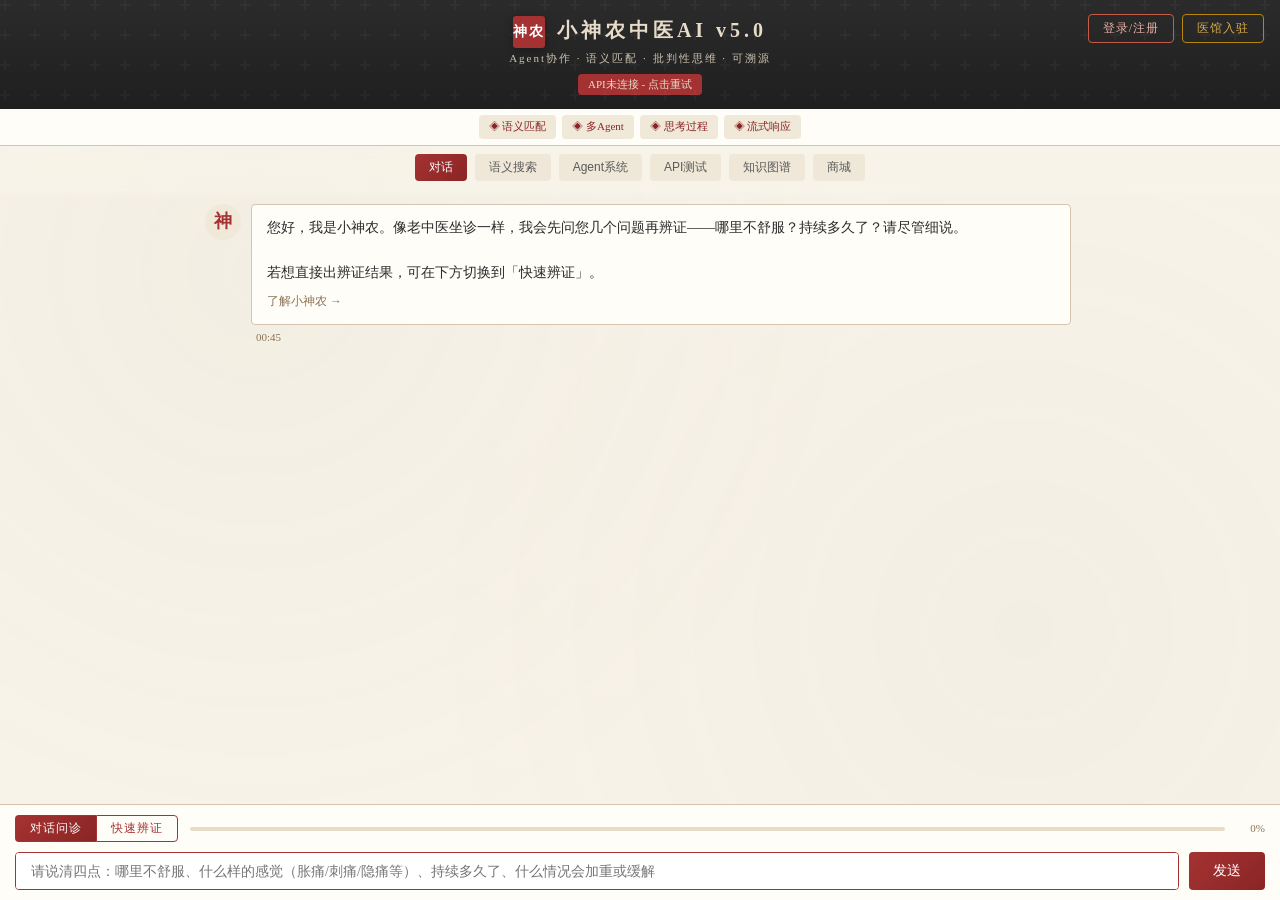
==== commit 43881863: "feat: 账号/病历/医馆/订单体系 + 词法检索修复语义搜索 + 真医生式问诊 + 全站古风×苹果动效 - 语义搜索: 新增无嵌入词法检索(lexical_retriever+SQLite)，修复" ====
--- a/frontend/index.html
+++ b/frontend/index.html
@@ -3,7 +3,11 @@
 <head>
     <meta charset="UTF-8">
     <meta name="viewport" content="width=device-width, initial-scale=1.0">
-    <title>小神农中医AI v5.0 - Agent+语义匹配</title>
+    <meta name="description" content="小神农中医AI——古有神农尝百草，今有小神农辩百症。AI 十问辨证，执业医师审核开方，全程编号存证。">
+    <link rel="icon" href="data:image/svg+xml,%3Csvg xmlns='http://www.w3.org/2000/svg' viewBox='0 0 64 64'%3E%3Crect width='64' height='64' rx='12' fill='%23a53232'/%3E%3Crect x='6' y='6' width='52' height='52' rx='8' fill='none' stroke='%23fffdf8' stroke-opacity='0.45' stroke-width='2'/%3E%3Ctext x='32' y='42' font-family='serif' font-size='24' font-weight='bold' fill='%23fffdf8' text-anchor='middle'%3E%E7%A5%9E%E5%86%9C%3C/text%3E%3C/svg%3E">
+    <link rel="stylesheet" href="assets/xsn-theme.css">
+    <script src="assets/xsn-motion.js" defer></script>
+    <title>小神农中医AI · 智能问诊</title>
     <style>:root {
     --paper: #f7f3e9;
     --paper-dark: #efe8d8;
@@ -323,29 +327,6 @@
             padding: 10px 15px;
             flex-shrink: 0;
         }
-        .quick-symptoms {
-            display: flex;
-            gap: 8px;
-            overflow-x: auto;
-            padding-bottom: 10px;
-            margin-bottom: 10px;
-        }
-        .quick-symptoms::-webkit-scrollbar { display: none; }
-        .quick-tag {
-            padding: 6px 14px;
-            background: #efe8d8;
-            border-radius: 4px;
-            font-size: 13px;
-            color: #5a5a5a;
-            cursor: pointer;
-            white-space: nowrap;
-            transition: all 0.3s;
-            border: none;
-        }
-        .quick-tag:hover {
-            background: #f0e8d8;
-            color: #a53232;
-        }
         
         .input-row {
             display: flex;
@@ -422,6 +403,21 @@
             margin-bottom: 8px;
             font-size: 14px;
         }
+        .seal-badge {
+            display: inline-flex;
+            align-items: center;
+            justify-content: center;
+            width: 22px;
+            height: 22px;
+            background: #a53232;
+            color: #fffdf8;
+            font-size: 13px;
+            font-weight: bold;
+            border-radius: 4px;
+            margin-right: 6px;
+            vertical-align: -5px;
+            box-shadow: inset 0 0 0 1px rgba(255,253,248,0.35), 0 1px 2px rgba(0,0,0,0.12);
+        }
         .result-section-content {
             color: #5a5a5a;
             line-height: 1.8;
@@ -520,12 +516,346 @@
         .agent-stats { display: flex; gap: 15px; margin-top: 8px; font-size: 12px; }
         .agent-stat { color: #a53232; }
         
+        /* 页头用户入口 */
+        .header-auth {
+            position: absolute;
+            right: 16px;
+            top: 14px;
+            display: flex;
+            gap: 8px;
+            z-index: 2;
+        }
+        .header-btn {
+            padding: 5px 14px;
+            border-radius: 4px;
+            background: transparent;
+            cursor: pointer;
+            font-family: inherit;
+            font-size: 12px;
+            letter-spacing: 1px;
+            transition: all 0.25s;
+        }
+        .btn-cinnabar-outline { border: 1px solid #c45c48; color: #e8b0a5; }
+        .btn-cinnabar-outline:hover { background: #a53232; color: #fff; }
+        .btn-gold-outline { border: 1px solid #b8860b; color: #d4a84b; }
+        .btn-gold-outline:hover { background: #b8860b; color: #fff; }
+
+        /* 古风弹窗（遮罩 + 宣纸卡片 + 朱砂标题栏 + 角饰） */
+        .xsn-modal-overlay {
+            display: none;
+            position: fixed;
+            top: 0; left: 0; right: 0; bottom: 0;
+            background: rgba(43, 27, 18, 0.5);
+            z-index: 300;
+            align-items: center;
+            justify-content: center;
+            padding: 20px;
+        }
+        .xsn-modal-overlay.active { display: flex; }
+        .xsn-modal {
+            background: #fffdf8;
+            border: 1px solid #d4c4b0;
+            border-radius: 4px;
+            width: 100%;
+            max-width: 600px;
+            max-height: 86vh;
+            overflow-y: auto;
+            box-shadow: 0 20px 60px rgba(0, 0, 0, 0.25);
+            position: relative;
+        }
+        .xsn-modal::before, .xsn-modal::after {
+            content: '';
+            position: absolute;
+            width: 16px; height: 16px;
+            border: 2px solid #a53232;
+            pointer-events: none;
+            z-index: 3;
+        }
+        .xsn-modal::before { top: 8px; left: 8px; border-right: none; border-bottom: none; }
+        .xsn-modal::after { bottom: 8px; right: 8px; border-left: none; border-top: none; }
+        .xsn-modal-header {
+            padding: 13px 20px;
+            background: linear-gradient(135deg, #a53232 0%, #8a2525 100%);
+            color: #fff;
+            display: flex;
+            align-items: center;
+            justify-content: space-between;
+            position: sticky;
+            top: 0;
+            z-index: 2;
+        }
+        .xsn-modal-header h3 { font-size: 16px; letter-spacing: 2px; font-weight: 600; }
+        .xsn-modal-close {
+            background: none;
+            border: none;
+            font-size: 22px;
+            cursor: pointer;
+            color: rgba(255, 255, 255, 0.85);
+            line-height: 1;
+        }
+        .xsn-modal-close:hover { color: #fff; }
+        .xsn-modal-body { padding: 20px; }
+
+        /* 弹窗内 tab */
+        .xsn-tabs { display: flex; gap: 6px; margin-bottom: 18px; border-bottom: 1px solid #d4c4b0; padding-bottom: 10px; flex-wrap: wrap; }
+        .xsn-tab {
+            padding: 6px 16px;
+            border: none;
+            border-radius: 4px;
+            background: #efe8d8;
+            color: #5a5a5a;
+            cursor: pointer;
+            font-family: inherit;
+            font-size: 13px;
+            letter-spacing: 1px;
+            transition: all 0.25s;
+        }
+        .xsn-tab:hover { color: #a53232; }
+        .xsn-tab.active { background: linear-gradient(135deg, #a53232 0%, #8a2525 100%); color: #fff; }
+
+        /* 弹窗表单 */
+        .xsn-form-group { margin-bottom: 14px; }
+        .xsn-form-group label { display: block; font-size: 13px; margin-bottom: 6px; color: #5a5a5a; }
+        .xsn-input {
+            width: 100%;
+            padding: 10px 13px;
+            border: 1px solid #d4c4b0;
+            border-radius: 2px;
+            background: #fffdf8;
+            font-family: inherit;
+            font-size: 14px;
+            color: #2b2b2b;
+            transition: all 0.25s;
+        }
+        .xsn-input:focus { outline: none; border-color: #c45c48; box-shadow: 0 0 0 3px rgba(165, 50, 50, 0.08); }
+        textarea.xsn-input { resize: vertical; min-height: 60px; }
+        .xsn-input-row { display: flex; gap: 8px; }
+        .xsn-input-row .xsn-input { flex: 1; }
+        .xsn-btn {
+            display: inline-flex;
+            align-items: center;
+            justify-content: center;
+            padding: 10px 22px;
+            border: none;
+            border-radius: 2px;
+            font-family: inherit;
+            font-size: 14px;
+            cursor: pointer;
+            transition: all 0.25s;
+            letter-spacing: 1px;
+        }
+        .xsn-btn:disabled { opacity: 0.5; cursor: not-allowed; }
+        .xsn-btn-primary { background: linear-gradient(135deg, #a53232 0%, #8a2525 100%); color: #fff; }
+        .xsn-btn-primary:hover:not(:disabled) { filter: brightness(1.1); }
+        .xsn-btn-jade { background: linear-gradient(135deg, #4a7c59 0%, #2d4a35 100%); color: #fff; }
+        .xsn-btn-jade:hover:not(:disabled) { filter: brightness(1.1); }
+        .xsn-btn-plain { background: #efe8d8; color: #2b2b2b; border: 1px solid #d4c4b0; }
+        .xsn-btn-plain:hover:not(:disabled) { background: #e8e0d0; }
+        .xsn-btn-sm { padding: 5px 13px; font-size: 12px; }
+        .xsn-btn-block { width: 100%; }
+        .xsn-form-msg { font-size: 12px; margin-top: 10px; min-height: 18px; text-align: center; }
+        .xsn-form-msg.error { color: #a53232; }
+        .xsn-form-msg.ok { color: #4a7c59; }
+        .xsn-hint { font-size: 12px; color: #b8860b; margin-top: 5px; }
+        .xsn-consent { display: flex; align-items: flex-start; gap: 8px; font-size: 12px; color: #5a5a5a; line-height: 1.6; }
+        .xsn-consent input { margin-top: 3px; accent-color: #a53232; }
+
+        /* 转医馆开方按钮（结果卡片内） */
+        .rx-apply-btn {
+            padding: 10px 28px;
+            background: linear-gradient(135deg, #4a7c59 0%, #2d4a35 100%);
+            color: #fff;
+            border: none;
+            border-radius: 4px;
+            cursor: pointer;
+            font-family: inherit;
+            font-size: 14px;
+            letter-spacing: 2px;
+            transition: all 0.25s;
+            box-shadow: 0 4px 12px rgba(74, 124, 89, 0.25);
+        }
+        .rx-apply-btn:hover { transform: translateY(-1px); filter: brightness(1.08); }
+
+        /* 医馆单选列表 */
+        .clinic-option {
+            display: flex;
+            align-items: flex-start;
+            gap: 10px;
+            padding: 12px 14px;
+            border: 1px solid #d4c4b0;
+            border-radius: 4px;
+            margin-bottom: 10px;
+            cursor: pointer;
+            transition: all 0.2s;
+            background: #fffdf8;
+        }
+        .clinic-option:hover { border-color: #4a7c59; }
+        .clinic-option.selected { border-color: #4a7c59; background: #f2f7f3; box-shadow: 0 0 0 2px rgba(74, 124, 89, 0.12); }
+        .clinic-option input { margin-top: 4px; accent-color: #4a7c59; }
+        .clinic-option .opt-name { font-weight: 600; font-size: 14px; }
+        .clinic-option .opt-sub { font-size: 12px; color: #5a5a5a; margin-top: 3px; }
+
+        /* 用户中心 / 订单 / 处方 / 病历卡片 */
+        .uc-list-card {
+            background: #f7f3e9;
+            border: 1px solid #d4c4b0;
+            border-radius: 4px;
+            padding: 12px 15px;
+            margin-bottom: 10px;
+            font-size: 13px;
+        }
+        .uc-list-card .uc-title { font-weight: 600; color: #2b2b2b; font-size: 14px; }
+        .uc-list-card .uc-sub { color: #5a5a5a; font-size: 12px; margin-top: 4px; }
+        .uc-badge { display: inline-block; padding: 2px 9px; border-radius: 2px; font-size: 11px; margin-left: 6px; }
+        .uc-badge-gold { background: #fbf3e0; color: #b8860b; }
+        .uc-badge-jade { background: #eef5f0; color: #4a7c59; }
+        .uc-badge-cinnabar { background: #fdf2f2; color: #a53232; }
+        .uc-badge-ink { background: #f0ede6; color: #5a5a5a; }
+        .uc-expand { margin-top: 8px; }
+        .uc-expand summary { cursor: pointer; color: #8b7355; font-size: 12px; }
+        .uc-expand .uc-expand-body {
+            margin-top: 8px;
+            background: #fffdf8;
+            border: 1px solid #ebe4d6;
+            border-radius: 2px;
+            padding: 10px;
+            font-size: 12px;
+            white-space: pre-wrap;
+            word-break: break-word;
+            max-height: 260px;
+            overflow-y: auto;
+        }
+        .uc-empty { text-align: center; color: #8b7355; padding: 30px 10px; font-size: 13px; }
+        .uc-userbar {
+            display: flex;
+            align-items: center;
+            justify-content: space-between;
+            margin-bottom: 14px;
+            padding-bottom: 12px;
+            border-bottom: 1px dashed #d4c4b0;
+        }
+        .uc-userbar .u-name { font-weight: 600; font-size: 15px; }
+        .uc-userbar .u-sub { font-size: 12px; color: #5a5a5a; }
+
+        /* 商城 */
+        .notice-banner {
+            background: #fbf3e0;
+            border: 1px solid #b8860b;
+            border-radius: 4px;
+            padding: 12px 16px;
+            margin-bottom: 16px;
+            font-size: 12px;
+            color: #8a6d1a;
+            line-height: 1.7;
+            display: flex;
+            gap: 10px;
+            align-items: flex-start;
+        }
+        .product-grid {
+            display: grid;
+            grid-template-columns: repeat(auto-fill, minmax(250px, 1fr));
+            gap: 14px;
+        }
+        .product-card {
+            background: #fffdf8;
+            border: 1px solid #d4c4b0;
+            border-radius: 4px;
+            padding: 16px;
+            display: flex;
+            flex-direction: column;
+            box-shadow: 0 2px 8px rgba(43, 27, 18, 0.08);
+            position: relative;
+        }
+        .product-card::before {
+            content: '';
+            position: absolute;
+            top: 8px; left: 8px;
+            width: 14px; height: 14px;
+            border: 2px solid #b8860b;
+            border-right: none;
+            border-bottom: none;
+            pointer-events: none;
+        }
+        .product-name { font-size: 15px; font-weight: 700; color: #2b2b2b; }
+        .product-subtitle { font-size: 12px; color: #5a5a5a; margin-top: 3px; }
+        .product-price { margin-top: 8px; color: #a53232; font-size: 18px; font-weight: 700; }
+        .product-price .orig { font-size: 12px; color: #8b7355; text-decoration: line-through; font-weight: 400; margin-left: 6px; }
+        .product-meta { font-size: 11px; color: #8b7355; margin-top: 8px; line-height: 1.8; }
+        .product-tags { display: flex; flex-wrap: wrap; gap: 5px; margin-top: 8px; }
+        .product-tag { background: #f7f3e9; border: 1px solid #d4c4b0; border-radius: 10px; padding: 2px 9px; font-size: 11px; color: #5a5a5a; }
+        .product-card .xsn-btn { margin-top: 12px; }
+        .product-card.coming-soon { opacity: 0.55; background: #efe8d8; }
+        .product-card.coming-soon::before { border-color: #8b7355; }
+
         /* 响应式 */
         @media (max-width: 600px) {
             .header h1 { font-size: 16px; }
             .nav-btn { padding: 4px 10px; font-size: 11px; }
             .chat-input { font-size: 16px; }
-        }
+            .header-auth { position: static; justify-content: center; margin-top: 8px; }
+        }
+
+        /* ============ P3 设计系统接入 ============ */
+        /* 全站按钮按压即时反馈（100ms，pointer-down 瞬间响应） */
+        button, .search-btn, .nav-btn, .header-btn, .send-btn { transition-property: transform, background, color, box-shadow, border-color; }
+        button:active, .search-btn:active, .nav-btn:active, .header-btn:active, .send-btn:active { transform: scale(0.97); transition-duration: 100ms; }
+
+        /* section 切换一次性淡入（200ms 临界阻尼；reduced-motion 由主题包全局压掉） */
+        .section.active-section { animation: xsnSectionIn 200ms var(--ease-spring); }
+        @keyframes xsnSectionIn { from { opacity: 0; transform: translateY(6px); } to { opacity: 1; transform: translateY(0); } }
+
+        /* 导航条半透明宣纸材质（本不吸顶，保持不吸顶，仅换材质；底部 12px 渐变淡出替代实线） */
+        .nav {
+            position: relative;
+            background: rgba(247, 243, 233, 0.82);
+            backdrop-filter: blur(16px) saturate(160%);
+            -webkit-backdrop-filter: blur(16px) saturate(160%);
+            border-bottom: none;
+        }
+        .nav::after {
+            content: '';
+            position: absolute;
+            left: 0; right: 0; bottom: -12px;
+            height: 12px;
+            background: linear-gradient(to bottom, rgba(247, 243, 233, 0.82), rgba(247, 243, 233, 0));
+            pointer-events: none;
+        }
+
+        /* 欢迎语主页入口（枯墨小字链接，不突兀） */
+        .xsn-home-link { display: inline-block; margin-top: 8px; font-size: 12px; color: #8b7355; text-decoration: none; }
+        .xsn-home-link:hover { color: #a53232; text-decoration: underline; }
+
+        /* 对话问诊模式 */
+        .inquiry-bar { display: flex; align-items: center; gap: 12px; margin-bottom: 10px; }
+        .inquiry-switch { display: flex; gap: 0; flex-shrink: 0; }
+        .inquiry-mode-btn {
+            padding: 4px 14px;
+            border: 1px solid #a53232;
+            background: transparent;
+            color: #a53232;
+            cursor: pointer;
+            font-size: 12px;
+            font-family: inherit;
+            letter-spacing: 1px;
+            transition: all 0.3s;
+        }
+        .inquiry-mode-btn:first-child { border-radius: 4px 0 0 4px; border-right: none; }
+        .inquiry-mode-btn:last-child { border-radius: 0 4px 4px 0; }
+        .inquiry-mode-btn.active { background: linear-gradient(135deg, #a53232 0%, #8a2525 100%); color: #fffdf8; }
+        .dialogue-progress { flex: 1; display: flex; align-items: center; gap: 8px; }
+        .dialogue-progress-track { flex: 1; height: 4px; background: #e8dcc8; border-radius: 2px; overflow: hidden; }
+        .dialogue-progress-fill {
+            height: 100%;
+            width: 100%;
+            background: linear-gradient(90deg, #b8860b, #d4a84b);
+            border-radius: 2px;
+            transform: scaleX(0);
+            transform-origin: left center;
+            transition: transform 300ms var(--ease-spring, ease-out);
+        }
+        .dialogue-progress-text { font-size: 11px; color: #8b7355; flex-shrink: 0; min-width: 32px; text-align: right; }
+        .phase-tag { font-size: 11px; color: #8b7355; letter-spacing: 1px; margin-bottom: 6px; }
+        .emr-note { font-size: 11px; color: #8b7355; letter-spacing: 1px; margin: -6px 0 12px 46px; }
     </style>
 </head>
 <body>
@@ -536,6 +866,10 @@
         </div>
         <div class="subtitle">Agent协作 · 语义匹配 · 批判性思维 · 可溯源</div>
         <div class="api-status disconnected" id="apiStatus">API连接中...</div>
+        <div class="header-auth">
+            <button class="header-btn btn-cinnabar-outline" id="authBtn" onclick="onAuthBtnClick(this)">登录/注册</button>
+            <button class="header-btn btn-gold-outline" onclick="openClinicApplyModal(this)">医馆入驻</button>
+        </div>
     </div>
 
     <!-- 功能标签 -->
@@ -552,6 +886,7 @@
         <button class="nav-btn" onclick="showSection('agents', this)">Agent系统</button>
         <button class="nav-btn" onclick="showSection('api', this)">API测试</button>
         <button class="nav-btn" onclick="window.open('kg_visual.html', '_blank')">知识图谱</button>
+        <button class="nav-btn" onclick="showSection('mall', this); loadMall()">商城</button>
     </div>
     
     <div class="container">
@@ -560,19 +895,22 @@
             <div class="chat-container" id="chatContainer"></div>
             
             <div class="chat-input-area">
-                <div class="quick-symptoms" id="quickSymptoms">
-                    <span class="quick-tag" onclick="sendQuick('我最近失眠')">失眠</span>
-                    <span class="quick-tag" onclick="sendQuick('头痛')">头痛</span>
-                    <span class="quick-tag" onclick="sendQuick('胃不舒服')">胃痛</span>
-                    <span class="quick-tag" onclick="sendQuick('口干口苦')">口干</span>
-                    <span class="quick-tag" onclick="sendQuick('腰酸乏力')">腰酸</span>
-                    <span class="quick-tag" onclick="sendQuick('月经不调')">月经</span>
+                <!-- 问诊模式切换（对话问诊默认）+ 对话进度 -->
+                <div class="inquiry-bar">
+                    <div class="inquiry-switch">
+                        <button class="inquiry-mode-btn active" id="modeBtnDialogue" onclick="switchChatMode('dialogue', this)">对话问诊</button>
+                        <button class="inquiry-mode-btn" id="modeBtnQuick" onclick="switchChatMode('quick', this)">快速辨证</button>
+                    </div>
+                    <div class="dialogue-progress" id="dialogueProgress">
+                        <div class="dialogue-progress-track"><div class="dialogue-progress-fill" id="dialogueProgressFill"></div></div>
+                        <span class="dialogue-progress-text" id="dialogueProgressText">0%</span>
+                    </div>
                 </div>
                 <div class="input-row">
                     <textarea 
                         class="chat-input" 
                         id="chatInput" 
-                        placeholder="描述您的症状，如：最近失眠多梦，口干口苦..."
+                        placeholder="请说清四点：哪里不舒服、什么样的感觉（胀痛/刺痛/隐痛等）、持续多久了、什么情况会加重或缓解"
                         rows="1"
                         oninput="autoResize(this)"
                         onkeydown="handleKeyDown(event)"
@@ -586,7 +924,7 @@
         <div class="section" id="section-semantic">
             <div class="page-content">
                 <div class="card">
-                    <div class="card-title">🔍 语义搜索测试</div>
+                    <div class="card-title"><span class="seal-badge">检</span>语义搜索测试</div>
                     <div class="search-box">
                         <input type="text" class="search-input" id="semanticInput" 
                                placeholder="输入症状描述，如：睡不着、胃疼、头晕..." 
@@ -602,11 +940,11 @@
         <div class="section" id="section-agents">
             <div class="page-content">
                 <div class="card">
-                    <div class="card-title">🤖 多Agent协作系统</div>
+                    <div class="card-title"><span class="seal-badge">协</span>多Agent协作系统</div>
                     <div id="agentList"></div>
                 </div>
                 <div class="card">
-                    <div class="card-title">📊 Agent分析测试</div>
+                    <div class="card-title"><span class="seal-badge">析</span>Agent分析测试</div>
                     <div class="search-box">
                         <input type="text" class="search-input" id="agentInput" 
                                placeholder="输入症状让Agent分析..." 
@@ -622,7 +960,7 @@
         <div class="section" id="section-api">
             <div class="page-content">
                 <div class="card">
-                    <div class="card-title">🔧 API接口测试</div>
+                    <div class="card-title"><span class="seal-badge">试</span>API接口测试</div>
                     <div style="margin-bottom: 15px;">
                         <label style="display: block; margin-bottom: 5px; color: #5a5a5a;">API地址</label>
                         <input type="text" class="search-input" id="apiBase" value="http://localhost:5001">
@@ -637,7 +975,278 @@
                 </div>
             </div>
         </div>
+
+        <!-- 商城页面 -->
+        <div class="section" id="section-mall">
+            <div class="page-content">
+                <div class="card">
+                    <div class="card-title"><span class="seal-badge" style="background:#b8860b">市</span>小神农商城 · 药食同源养生品</div>
+                    <div id="mallNotice"></div>
+                    <div class="product-grid" id="productGrid">
+                        <div style="text-align:center; padding:40px; color:#8b7355; grid-column:1/-1;">商品加载中...</div>
+                    </div>
+                </div>
+            </div>
+        </div>
     </div>
+
+    <!-- 登录/注册弹窗 -->
+    <div class="xsn-modal-overlay xsn-m-overlay" id="authModal">
+        <div class="xsn-modal xsn-m-dialog" style="max-width:440px;">
+            <div class="xsn-modal-header">
+                <h3 id="authModalTitle">用户登录</h3>
+                <button class="xsn-modal-close" onclick="closeXsnModal('authModal')">&times;</button>
+            </div>
+            <div class="xsn-modal-body">
+                <div class="xsn-tabs">
+                    <button class="xsn-tab active" id="authTabLogin" onclick="switchAuthTab('login')">登录</button>
+                    <button class="xsn-tab" id="authTabRegister" onclick="switchAuthTab('register')">注册</button>
+                    <button class="xsn-tab" id="authTabReset" onclick="switchAuthTab('reset')">忘记密码</button>
+                </div>
+
+                <!-- 登录（账密） -->
+                <form id="loginPane" onsubmit="return handleUserLogin(event)">
+                    <div class="xsn-form-group">
+                        <label>手机号</label>
+                        <input type="tel" class="xsn-input" id="loginPhone" placeholder="请输入手机号" required>
+                    </div>
+                    <div class="xsn-form-group">
+                        <label>密码</label>
+                        <input type="password" class="xsn-input" id="loginPassword" placeholder="请输入密码" required>
+                    </div>
+                    <button type="submit" class="xsn-btn xsn-btn-primary xsn-btn-block">登 录</button>
+                    <div class="xsn-form-msg error" id="loginMsg"></div>
+                </form>
+
+                <!-- 注册 -->
+                <form id="registerPane" style="display:none;" onsubmit="return handleUserRegister(event)">
+                    <div class="xsn-form-group">
+                        <label>手机号</label>
+                        <input type="tel" class="xsn-input" id="regPhone" placeholder="请输入手机号" required>
+                    </div>
+                    <div class="xsn-form-group">
+                        <label>设置密码（至少 8 位）</label>
+                        <input type="password" class="xsn-input" id="regPassword" placeholder="请设置登录密码" required>
+                    </div>
+                    <div class="xsn-form-group">
+                        <label>昵称（选填）</label>
+                        <input type="text" class="xsn-input" id="regNickname" placeholder="怎么称呼您">
+                    </div>
+                    <div class="xsn-form-group">
+                        <label>短信验证码</label>
+                        <div class="xsn-input-row">
+                            <input type="text" class="xsn-input" id="regCode" placeholder="6 位验证码" required>
+                            <button type="button" class="xsn-btn xsn-btn-plain xsn-btn-sm" id="regCodeBtn" onclick="sendSmsCode('register', 'regPhone', this, 'regCodeHint')">获取验证码</button>
+                        </div>
+                        <div class="xsn-hint" id="regCodeHint"></div>
+                    </div>
+                    <div class="xsn-form-group">
+                        <label class="xsn-consent">
+                            <input type="checkbox" id="regConsent" onchange="document.getElementById('regSubmitBtn').disabled = !this.checked">
+                            <span>《用户协议与隐私政策》：本人同意平台收集健康信息用于 AI 问诊服务，理解 AI 建议不能替代医师诊断</span>
+                        </label>
+                    </div>
+                    <button type="submit" class="xsn-btn xsn-btn-primary xsn-btn-block" id="regSubmitBtn" disabled>注 册</button>
+                    <div class="xsn-form-msg error" id="regMsg"></div>
+                </form>
+
+                <!-- 忘记密码 -->
+                <form id="resetPane" style="display:none;" onsubmit="return handleUserReset(event)">
+                    <div class="xsn-form-group">
+                        <label>手机号</label>
+                        <input type="tel" class="xsn-input" id="resetPhone" placeholder="请输入手机号" required>
+                    </div>
+                    <div class="xsn-form-group">
+                        <label>短信验证码</label>
+                        <div class="xsn-input-row">
+                            <input type="text" class="xsn-input" id="resetCode" placeholder="6 位验证码" required>
+                            <button type="button" class="xsn-btn xsn-btn-plain xsn-btn-sm" onclick="sendSmsCode('reset', 'resetPhone', this, 'resetCodeHint')">获取验证码</button>
+                        </div>
+                        <div class="xsn-hint" id="resetCodeHint"></div>
+                    </div>
+                    <div class="xsn-form-group">
+                        <label>新密码（至少 8 位）</label>
+                        <input type="password" class="xsn-input" id="resetPassword" placeholder="请设置新密码" required>
+                    </div>
+                    <button type="submit" class="xsn-btn xsn-btn-primary xsn-btn-block">重置密码</button>
+                    <div class="xsn-form-msg" id="resetMsg"></div>
+                </form>
+            </div>
+        </div>
+    </div>
+
+    <!-- 医馆入驻弹窗 -->
+    <div class="xsn-modal-overlay xsn-m-overlay" id="clinicApplyModal">
+        <div class="xsn-modal xsn-m-dialog" style="max-width:520px;">
+            <div class="xsn-modal-header" style="background:linear-gradient(135deg, #b8860b 0%, #8a6508 100%);">
+                <h3>医馆入驻申请</h3>
+                <button class="xsn-modal-close" onclick="closeXsnModal('clinicApplyModal')">&times;</button>
+            </div>
+            <div class="xsn-modal-body">
+                <form id="clinicApplyForm" onsubmit="return submitClinicApply(event)">
+                    <div class="xsn-form-group">
+                        <label>医馆名称</label>
+                        <input type="text" class="xsn-input" id="caName" placeholder="如：仁心堂中医馆" required>
+                    </div>
+                    <div class="xsn-form-group">
+                        <label>执业许可证号</label>
+                        <input type="text" class="xsn-input" id="caLicense" placeholder="医疗机构执业许可证号" required>
+                    </div>
+                    <div class="xsn-form-group">
+                        <label>地址</label>
+                        <input type="text" class="xsn-input" id="caAddress" placeholder="医馆经营地址">
+                    </div>
+                    <div class="xsn-form-group">
+                        <label>联系电话</label>
+                        <input type="tel" class="xsn-input" id="caPhone" placeholder="对外联系电话">
+                    </div>
+                    <div class="xsn-form-group">
+                        <label>登录手机号（后台账号）</label>
+                        <input type="tel" class="xsn-input" id="caAccountPhone" placeholder="用于登录医馆管理后台" required>
+                    </div>
+                    <div class="xsn-form-group">
+                        <label>登录密码（至少 6 位）</label>
+                        <input type="password" class="xsn-input" id="caPassword" placeholder="请设置登录密码" required>
+                    </div>
+                    <div class="xsn-form-group">
+                        <label>联系人姓名</label>
+                        <input type="text" class="xsn-input" id="caContact" placeholder="联系人 / 医师姓名">
+                    </div>
+                    <div class="xsn-form-group">
+                        <label class="xsn-consent" style="font-size:13px; color:#2b2b2b;">
+                            <input type="checkbox" id="caDecoction" onchange="document.getElementById('caFeeGroup').style.display = this.checked ? 'block' : 'none'">
+                            <span>支持中药代煎服务</span>
+                        </label>
+                    </div>
+                    <div class="xsn-form-group" id="caFeeGroup" style="display:none;">
+                        <label>代煎费（元 / 单）</label>
+                        <input type="number" class="xsn-input" id="caDecoctionFee" min="0" step="0.01" placeholder="如：15">
+                    </div>
+                    <div class="xsn-form-group">
+                        <label>配送范围</label>
+                        <input type="text" class="xsn-input" id="caDeliveryScope" placeholder="如：北京市 / 本区 5 公里内">
+                    </div>
+                    <button type="submit" class="xsn-btn xsn-btn-primary xsn-btn-block">提交入驻申请</button>
+                    <div class="xsn-form-msg" id="caMsg"></div>
+                </form>
+                <div id="caSuccess" style="display:none; text-align:center; padding:20px 10px;">
+                    <div class="seal-badge" style="width:44px; height:44px; font-size:22px; margin:0 auto 14px; border-radius:6px; background:#b8860b;">驻</div>
+                    <p style="font-size:14px; line-height:2;">已开通账号，资质审核通过后即可接单审核。<br>请前往医馆管理后台登录。</p>
+                    <a href="clinic.html" target="_blank" class="xsn-btn xsn-btn-jade" style="margin-top:14px; text-decoration:none;">打开医馆管理后台</a>
+                </div>
+            </div>
+        </div>
+    </div>
+
+    <!-- 个人中心弹窗 -->
+    <div class="xsn-modal-overlay xsn-m-overlay" id="userCenterModal">
+        <div class="xsn-modal xsn-m-dialog" style="max-width:680px;">
+            <div class="xsn-modal-header" style="background:linear-gradient(135deg, #4a7c59 0%, #2d4a35 100%);">
+                <h3>个人中心</h3>
+                <button class="xsn-modal-close" onclick="closeXsnModal('userCenterModal')">&times;</button>
+            </div>
+            <div class="xsn-modal-body">
+                <div class="uc-userbar">
+                    <div>
+                        <div class="u-name" id="ucNickname">用户</div>
+                        <div class="u-sub" id="ucPhone"></div>
+                    </div>
+                    <button class="xsn-btn xsn-btn-plain xsn-btn-sm" onclick="handleUserLogout()">退出登录</button>
+                </div>
+                <div class="xsn-tabs">
+                    <button class="xsn-tab active" id="ucTabEmr" onclick="switchUserTab('emr')">我的病历</button>
+                    <button class="xsn-tab" id="ucTabRx" onclick="switchUserTab('rx')">我的处方</button>
+                    <button class="xsn-tab" id="ucTabOrders" onclick="switchUserTab('orders')">我的订单</button>
+                </div>
+                <div id="ucPaneEmr"></div>
+                <div id="ucPaneRx" style="display:none;"></div>
+                <div id="ucPaneOrders" style="display:none;"></div>
+            </div>
+        </div>
+    </div>
+
+    <!-- 选择医馆弹窗（转医馆审核开方） -->
+    <div class="xsn-modal-overlay xsn-m-overlay" id="clinicSelectModal">
+        <div class="xsn-modal xsn-m-dialog" style="max-width:520px;">
+            <div class="xsn-modal-header" style="background:linear-gradient(135deg, #4a7c59 0%, #2d4a35 100%);">
+                <h3>选择医馆审核开方</h3>
+                <button class="xsn-modal-close" onclick="closeXsnModal('clinicSelectModal')">&times;</button>
+            </div>
+            <div class="xsn-modal-body">
+                <p style="font-size:12px; color:#5a5a5a; margin-bottom:14px; line-height:1.8;">AI 辨证建议与您的病历快照将发送给所选医馆，由执业医师审核后开具正式处方。</p>
+                <div id="clinicSelectList"><div class="uc-empty">医馆加载中...</div></div>
+                <button class="xsn-btn xsn-btn-jade xsn-btn-block" id="clinicSelectConfirm" onclick="confirmRxApply()" style="margin-top:12px;">确认提交开方申请</button>
+                <div class="xsn-form-msg" id="clinicSelectMsg"></div>
+            </div>
+        </div>
+    </div>
+
+    <!-- 处方下单弹窗 -->
+    <div class="xsn-modal-overlay xsn-m-overlay" id="rxOrderModal">
+        <div class="xsn-modal xsn-m-dialog" style="max-width:440px;">
+            <div class="xsn-modal-header" style="background:linear-gradient(135deg, #4a7c59 0%, #2d4a35 100%);">
+                <h3>处方下单</h3>
+                <button class="xsn-modal-close" onclick="closeXsnModal('rxOrderModal')">&times;</button>
+            </div>
+            <div class="xsn-modal-body">
+                <div class="uc-list-card" style="margin-bottom:16px;">
+                    <div class="uc-title" id="rxOrderRxId"></div>
+                    <div class="uc-sub">医师已审核通过，请选择履约方式</div>
+                </div>
+                <form onsubmit="return submitRxOrder(event)">
+                    <div class="xsn-form-group">
+                        <label>履约方式</label>
+                        <label class="xsn-consent" style="font-size:13px; color:#2b2b2b; margin-bottom:6px;">
+                            <input type="radio" name="rxFulfillment" value="delivery" checked> <span>邮寄配送</span>
+                        </label>
+                        <label class="xsn-consent" style="font-size:13px; color:#2b2b2b;">
+                            <input type="radio" name="rxFulfillment" value="pickup"> <span>到店自取</span>
+                        </label>
+                    </div>
+                    <div class="xsn-form-group">
+                        <label class="xsn-consent" style="font-size:13px; color:#2b2b2b;">
+                            <input type="checkbox" id="rxOrderDecoction"> <span>需要医馆代煎（医馆不支持时下单会失败并提示）</span>
+                        </label>
+                    </div>
+                    <div class="xsn-form-group">
+                        <label>收货地址 / 自取备注</label>
+                        <textarea class="xsn-input" id="rxOrderAddress" placeholder="邮寄请填写详细收货地址"></textarea>
+                    </div>
+                    <button type="submit" class="xsn-btn xsn-btn-jade xsn-btn-block">提交订单</button>
+                    <div class="xsn-form-msg error" id="rxOrderMsg"></div>
+                </form>
+            </div>
+        </div>
+    </div>
+
+    <!-- 商城购买弹窗 -->
+    <div class="xsn-modal-overlay xsn-m-overlay" id="mallBuyModal">
+        <div class="xsn-modal xsn-m-dialog" style="max-width:440px;">
+            <div class="xsn-modal-header" style="background:linear-gradient(135deg, #b8860b 0%, #8a6508 100%);">
+                <h3>购买商品</h3>
+                <button class="xsn-modal-close" onclick="closeXsnModal('mallBuyModal')">&times;</button>
+            </div>
+            <div class="xsn-modal-body">
+                <div class="uc-list-card" style="margin-bottom:16px;">
+                    <div class="uc-title" id="mallBuyName"></div>
+                    <div class="uc-sub" id="mallBuyPrice"></div>
+                </div>
+                <form onsubmit="return submitMallOrder(event)">
+                    <div class="xsn-form-group">
+                        <label>数量</label>
+                        <input type="number" class="xsn-input" id="mallBuyQty" min="1" value="1" required>
+                    </div>
+                    <div class="xsn-form-group">
+                        <label>收货地址</label>
+                        <textarea class="xsn-input" id="mallBuyAddress" placeholder="请填写详细收货地址" required></textarea>
+                    </div>
+                    <button type="submit" class="xsn-btn xsn-btn-primary xsn-btn-block">提交订单</button>
+                    <div class="xsn-form-msg" id="mallBuyMsg"></div>
+                </form>
+            </div>
+        </div>
+    </div>
+
     
     <script>
         // API配置
@@ -665,6 +1274,8 @@
         let API_BASE = detectApiBase();
         console.log('[XiaoShennong] API_BASE:', API_BASE || '(relative)');
         let isProcessing = false;
+        let chatMode = 'dialogue';    // 问诊模式：dialogue=对话问诊（默认，多轮问诊）/ quick=快速辨证（一次性流式）
+        let dialogueSessionId = '';   // 对话问诊会话ID（切换模式或会话过期时重置，下次发送重新 start）
 
         // 页面加载
         document.addEventListener('DOMContentLoaded', () => {
@@ -724,15 +1335,19 @@
             const container = document.getElementById('chatContainer');
             container.innerHTML = '';
             
-            await addBotMessage(`您好！我是小神农AI助手 v5.0
-
-我具备以下能力：
-◈ 多Agent协作分析（症状 / 药物 / 方剂 / 副作用）
-◈ 语义匹配搜索（理解同义词、近义词）
-◈ 实时思考过程展示
-◈ 基于权威知识库的可溯源回答
-
-请描述您的症状，我会逐步分析并给出建议。`);
+            await addBotMessage(`您好，我是小神农。像老中医坐诊一样，我会先问您几个问题再辨证——哪里不舒服？持续多久了？请尽管细说。
+
+若想直接出辨证结果，可在下方切换到「快速辨证」。`);
+
+            // P3 设计系统接入：欢迎气泡末尾附主页入口（枯墨小字链接）
+            const welcomeBubble = container.querySelector('.chat-message:last-child .message-bubble');
+            if (welcomeBubble) {
+                const homeLink = document.createElement('a');
+                homeLink.href = 'home.html';
+                homeLink.className = 'xsn-home-link';
+                homeLink.textContent = '了解小神农 →';
+                welcomeBubble.appendChild(homeLink);
+            }
         }
         
         // 打字机效果函数
@@ -752,9 +1367,13 @@
         
         // 切换页面
         function showSection(name, btn) {
-            document.querySelectorAll('.section').forEach(s => s.classList.remove('active'));
+            document.querySelectorAll('.section').forEach(s => s.classList.remove('active', 'active-section'));
             document.querySelectorAll('.nav-btn').forEach(b => b.classList.remove('active'));
-            document.getElementById(`section-${name}`).classList.add('active');
+            const target = document.getElementById(`section-${name}`);
+            target.classList.add('active');
+            /* P3 设计系统接入：重加 active-section 前强制 reflow，重触发一次性淡入 */
+            void target.offsetWidth;
+            target.classList.add('active-section');
             if (btn) btn.classList.add('active');
         }
         
@@ -772,12 +1391,6 @@
             }
         }
         
-        // 发送快捷消息
-        function sendQuick(text) {
-            document.getElementById('chatInput').value = text;
-            sendMessage();
-        }
-        
         // 发送消息
         async function sendMessage() {
             const input = document.getElementById('chatInput');
@@ -785,6 +1398,31 @@
             
             if (!text || isProcessing) return;
             
+            // 对话问诊模式：多轮真医生式问诊（先问清基本情况/症状/病史，再辨证）
+            if (chatMode === 'dialogue') {
+                addUserMessage(text);
+                input.value = '';
+                input.style.height = 'auto';
+                scrollToBottom();
+                
+                isProcessing = true;
+                document.getElementById('sendBtn').disabled = true;
+                try {
+                    await dialogueTurn(text);
+                } catch (e) {
+                    console.error('Error:', e);
+                    await addBotMessage('抱歉，连接失败。请确保后端服务已启动。');
+                } finally {
+                    isProcessing = false;
+                    document.getElementById('sendBtn').disabled = false;
+                    input.focus();
+                }
+                return;
+            }
+            
+            // 快速辨证模式：一次性流式辨证（原有逻辑）
+            lastSymptomsText = text;  // 记录用户输入原文，供「转医馆审核开方」使用
+            lastRxSessionId = '';     // 快速辨证结果的开方申请走 quick 路径（回传 symptoms+advice）
             addUserMessage(text);
             input.value = '';
             input.style.height = 'auto';
@@ -821,12 +1459,12 @@
             
             container.innerHTML += `
                 <div class="chat-message thinking-message" id="${thinkingId}">
-                    <div class="message-avatar">🧠</div>
+                    <div class="message-avatar" style="color:#a53232; font-weight:bold;">思</div>
                     <div class="message-content">
                         <div class="message-bubble">
                             <div class="thinking-process">
                                 <div class="thinking-title">
-                                    <span>🧠</span> AI正在分析...
+                                    <span class="seal-badge" style="width:18px;height:18px;font-size:11px;vertical-align:-3px;">思</span> AI正在分析...
                                 </div>
                                 <div id="steps_${thinkingId}"></div>
                                 <div class="loading-dots" id="loading_${thinkingId}">
@@ -997,6 +1635,171 @@
             }
         }
         
+        // ============ 对话问诊模式 ============
+        // 切换问诊模式：不清空聊天记录，但对话会话状态重置（下次发送重新 start）
+        function switchChatMode(mode, btn) {
+            chatMode = mode;
+            document.querySelectorAll('.inquiry-mode-btn').forEach(b => b.classList.remove('active'));
+            if (btn) btn.classList.add('active');
+            dialogueSessionId = '';
+            document.getElementById('dialogueProgress').style.display = mode === 'dialogue' ? 'flex' : 'none';
+            if (mode === 'dialogue') updateDialogueProgress(0);
+        }
+        
+        // 对话进度条（鎏金，scaleX 只动 transform）
+        function updateDialogueProgress(pct) {
+            pct = Math.max(0, Math.min(100, Number(pct) || 0));
+            document.getElementById('dialogueProgressFill').style.transform = `scaleX(${pct / 100})`;
+            document.getElementById('dialogueProgressText').textContent = pct + '%';
+        }
+        
+        // 问诊阶段小字标签（枯墨色，.xsn-seal 小印章+文字）
+        const DIALOGUE_PHASE_LABELS = {
+            profile: '问·基本情况',
+            collecting: '问·症状细节',
+            clarifying: '问·症状细节',
+            history: '问·过敏与用药',
+            differentiating: '辨·鉴别分析',
+            ready: '断·辨证论治'
+        };
+        function dialoguePhaseTag(phase) {
+            const label = DIALOGUE_PHASE_LABELS[phase];
+            if (!label) return '';
+            return `<div class="phase-tag"><span class="xsn-seal" style="width:16px;height:16px;font-size:10px;border-radius:3px;margin-right:4px;vertical-align:-3px;">${label.charAt(0)}</span>${label}</div>`;
+        }
+        
+        // 对话思考中动画
+        function showDialogueThinking() {
+            const container = document.getElementById('chatContainer');
+            const time = new Date().toLocaleTimeString('zh-CN', { hour: '2-digit', minute: '2-digit' });
+            container.innerHTML += `
+                <div class="chat-message thinking-message" id="dialogueThinking">
+                    <div class="message-avatar" style="color:#a53232; font-weight:bold;">神</div>
+                    <div class="message-content">
+                        <div class="message-bubble">
+                            <div class="loading-dots"><span></span><span></span><span></span></div>
+                            <div style="font-size: 12px; color: #8b7355; margin-top: 4px;">正在问诊思索...</div>
+                        </div>
+                        <div class="message-time">${time}</div>
+                    </div>
+                </div>
+            `;
+            scrollToBottom();
+        }
+        function hideDialogueThinking() {
+            const el = document.getElementById('dialogueThinking');
+            if (el) el.remove();
+        }
+        
+        // 对话模式一轮问诊：首次发送先 start 拿 session_id，之后直接 turn；会话失效自动重试一次
+        async function dialogueTurn(userInput, retried) {
+            const base = isValidApiBase(API_BASE) ? API_BASE : DEFAULT_API_BASE;
+            const headers = { 'Content-Type': 'application/json' };
+            if (userToken) headers['Authorization'] = 'Bearer ' + userToken;  // 登录用户预载病历
+            
+            if (!dialogueSessionId) {
+                const startResp = await fetch(`${base}/api/dialogue/start`, { method: 'POST', headers, body: '{}' });
+                const startData = await startResp.json();
+                if (startData.success && startData.data && startData.data.session_id) {
+                    dialogueSessionId = startData.data.session_id;
+                } else {
+                    await addBotMessage('抱歉，问诊会话开启失败：' + (startData.error || '请稍后重试'));
+                    return;
+                }
+            }
+            
+            showDialogueThinking();
+            let data;
+            try {
+                const resp = await fetch(`${base}/api/dialogue/turn`, {
+                    method: 'POST',
+                    headers: headers,
+                    body: JSON.stringify({ session_id: dialogueSessionId, user_input: userInput })
+                });
+                data = await resp.json();
+            } finally {
+                hideDialogueThinking();
+            }
+            
+            // 会话不存在/过期：自动重新 start 并重发本次输入一次；仍失败则提示重置
+            if (!data.success || !data.data || data.data.phase === 'error') {
+                dialogueSessionId = '';
+                if (!retried) {
+                    await dialogueTurn(userInput, true);
+                } else {
+                    await addBotMessage('会话已重置，请重新描述症状');
+                }
+                return;
+            }
+            
+            const d = data.data;
+            
+            updateDialogueProgress(d.progress_percent);
+            
+            // 思考过程：字段映射后复用现有 thinking 渲染（与快速辨证共用）；
+            // 不 await，让思考步骤动画与回复打字并行，避免每轮对话空等数秒
+            if (d.thinking_steps && d.thinking_steps.length > 0) {
+                const steps = d.thinking_steps.map((s, i) => ({
+                    step: s.step || (i + 1),
+                    agent: s.name || s.agent || '分析步骤',
+                    content: s.description || s.content || '',
+                    detail: s.details ? JSON.stringify(s.details).slice(0, 120) : (s.detail || ''),
+                    status: s.status || 'completed'
+                }));
+                showThinkingSteps(steps);
+            }
+            
+            await addDialogueBotMessage(d);
+            
+            // 信息齐全，出辨证结果（复用现有结果卡片，含「转医馆审核开方」按钮）
+            if (d.is_ready_for_diagnosis && d.diagnosis_result) {
+                lastRxSessionId = dialogueSessionId;  // 开方申请走 session 路径（服务端取可信快照）
+                const dr = d.diagnosis_result;
+                // 映射为与流式辨证一致的结构，showDiagnosisResult/normalizeDiagnosis 直接复用
+                const mappedResult = {
+                    diagnosis: {
+                        symptoms: (d.collected_symptoms || []).slice(0, 10).map(s => ({ id: s.id || '', name: s.name || '' })),
+                        formulas: (dr.matched_formulas || []).slice(0, 5).map(f => ({
+                            id: f.id || '',
+                            name: f.name || '',
+                            functions: f.syndrome || f.source || f.functions || '',
+                            composition: f.composition || []
+                        })),
+                        acupoints: [],
+                        dietary: [],
+                        qigong: [],
+                        massage: []
+                    },
+                    constitution: dr.constitution || '',
+                    syndrome: dr.syndrome || '',
+                    advice: dr.advice || '',
+                    warning: dr.warning || ''
+                };
+                await showDiagnosisResult(mappedResult);
+                // 登录用户：问诊完成写回病历提示
+                if (d.visit_emr_id) addEmrNote(d.visit_emr_id);
+            }
+        }
+        
+        // 对话模式 bot 气泡：阶段标签 + 打字机回复（复用 addBotMessage）。
+        // 问诊交互原则：医生主导提问、患者自由回答，不提供任何选项按钮（避免诱导主诉）。
+        async function addDialogueBotMessage(d) {
+            const container = document.getElementById('chatContainer');
+            await addBotMessage(d.bot_response || '');
+            const bubble = container.querySelector('.chat-message:last-child .message-bubble');
+            if (!bubble) return;
+            const tag = dialoguePhaseTag(d.phase);
+            if (tag) bubble.insertAdjacentHTML('afterbegin', tag);
+            scrollToBottom();
+        }
+        
+        // 登录用户问诊写回病历的提示（枯墨小字，挂在结果卡片下方）
+        function addEmrNote(emrId) {
+            const container = document.getElementById('chatContainer');
+            container.innerHTML += `<div class="emr-note">本次问诊已存入病历（编号 ${escapeHtml(emrId)}），可在个人中心查看</div>`;
+            scrollToBottom();
+        }
+        
         // 显示思考步骤
         async function showThinkingSteps(steps) {
             const container = document.getElementById('chatContainer');
@@ -1005,12 +1808,12 @@
             const stepsId = 'steps_' + Date.now();
             container.innerHTML += `
                 <div class="chat-message thinking-message" id="${stepsId}">
-                    <div class="message-avatar">🧠</div>
+                    <div class="message-avatar" style="color:#a53232; font-weight:bold;">思</div>
                     <div class="message-content">
                         <div class="message-bubble">
                             <div class="thinking-process">
                                 <div class="thinking-title">
-                                    <span>🧠</span> AI思考过程
+                                    <span class="seal-badge" style="width:18px;height:18px;font-size:11px;vertical-align:-3px;">思</span> AI思考过程
                                 </div>
                                 <div id="content_${stepsId}"></div>
                             </div>
@@ -1095,6 +1898,7 @@
             const time = new Date().toLocaleTimeString('zh-CN', { hour: '2-digit', minute: '2-digit' });
 
             const result = normalizeDiagnosis(rawResult);
+            lastAdviceText = result.advice || '';  // 记录建议文本，供「转医馆审核开方」使用
 
             // 构建结果HTML
             let resultHtml = '';
@@ -1115,7 +1919,7 @@
             // 症状分析
             if (result.symptoms && result.symptoms.length > 0) {
                 resultHtml += `<div style="margin-bottom: 12px;">
-                    <div class="result-section-title">📋 识别症状</div>
+                    <div class="result-section-title"><span class="seal-badge">辨</span>识别症状</div>
                     <div style="display: flex; flex-wrap: wrap; gap: 6px; margin-top: 6px;">
                         ${result.symptoms.map(s => `
                             <span style="background: #f7f3e9; color: #2b2b2b; padding: 4px 10px; border-radius: 12px; font-size: 12px;">
@@ -1129,7 +1933,7 @@
             // 推荐方剂
             if (result.formulas && result.formulas.length > 0) {
                 resultHtml += `<div style="margin-bottom: 12px;">
-                    <div class="result-section-title">💊 推荐方剂</div>
+                    <div class="result-section-title"><span class="seal-badge">方</span>推荐方剂</div>
                     ${result.formulas.slice(0, 3).map(f => `
                         <div style="background: #fffdf8; border-radius: 8px; padding: 10px; margin-top: 6px; border-left: 3px solid #4a7c59;">
                             <div style="font-weight: bold; color: #2b2b2b;">${f.name || ''} <span style="font-size: 11px; color: #8b7355;">${f.id || ''}</span></div>
@@ -1143,7 +1947,7 @@
             // 推荐穴位
             if (result.acupoints && result.acupoints.length > 0) {
                 resultHtml += `<div style="margin-bottom: 12px;">
-                    <div class="result-section-title">📍 推荐穴位</div>
+                    <div class="result-section-title"><span class="seal-badge" style="background:#b8860b">穴</span>推荐穴位</div>
                     ${result.acupoints.slice(0, 3).map(a => `
                         <div style="background: #fffdf8; border-radius: 8px; padding: 10px; margin-top: 6px; border-left: 3px solid #b8860b;">
                             <div style="font-weight: bold; color: #8b7355;">${a.name || ''} <span style="font-size: 11px; color: #8b7355;">${a.id || ''}</span></div>
@@ -1157,7 +1961,7 @@
             // 推荐食疗
             if (result.dietary && result.dietary.length > 0) {
                 resultHtml += `<div style="margin-bottom: 12px;">
-                    <div class="result-section-title">🍵 推荐食疗</div>
+                    <div class="result-section-title"><span class="seal-badge" style="background:#4a7c59">食</span>推荐食疗</div>
                     ${result.dietary.slice(0, 2).map(d => `
                         <div style="background: #fffdf8; border-radius: 8px; padding: 10px; margin-top: 6px; border-left: 3px solid #4a7c59;">
                             <div style="font-weight: bold; color: #4a7c59;">${d.name || ''}</div>
@@ -1170,7 +1974,7 @@
             // 推荐导引
             if (result.qigong && result.qigong.length > 0) {
                 resultHtml += `<div style="margin-bottom: 12px;">
-                    <div class="result-section-title">🧘 推荐导引</div>
+                    <div class="result-section-title"><span class="seal-badge" style="background:#4a7c59">引</span>推荐导引</div>
                     ${result.qigong.slice(0, 2).map(q => `
                         <div style="background: #fffdf8; border-radius: 8px; padding: 10px; margin-top: 6px; border-left: 3px solid #4a7c59;">
                             <div style="font-weight: bold; color: #a53232;">${q.name || ''}</div>
@@ -1184,7 +1988,7 @@
             // 推荐推拿
             if (result.massage && result.massage.length > 0) {
                 resultHtml += `<div style="margin-bottom: 12px;">
-                    <div class="result-section-title">💆 推荐推拿</div>
+                    <div class="result-section-title"><span class="seal-badge" style="background:#4a7c59">按</span>推荐推拿</div>
                     ${result.massage.slice(0, 2).map(m => `
                         <div style="background: #fffdf8; border-radius: 8px; padding: 10px; margin-top: 6px; border-left: 3px solid #8b7355;">
                             <div style="font-weight: bold; color: #8b7355;">${m.name || ''}</div>
@@ -1194,17 +1998,25 @@
                 </div>`;
             }
             
+            // 转医馆审核开方入口
+            resultHtml += `
+                <div style="margin-top: 14px; text-align: center;">
+                    <button class="rx-apply-btn" onclick="openRxApplyFlow(this)">转医馆审核开方</button>
+                    <div style="font-size: 11px; color: #8b7355; margin-top: 6px;">由入驻医馆执业医师审核 AI 建议后开具正式处方</div>
+                </div>
+            `;
+
             // 免责声明
             resultHtml += `
                 <div class="warning-box">
-                    <span class="warning-icon">⚠️</span>
+                    <span class="seal-badge" style="background:#b8860b">慎</span>
                     <span class="warning-text">本结果仅供参考，不能替代专业医生诊断。AI输出基于权威知识库，所有建议需经执业医师审核。如有不适，请及时就医。</span>
                 </div>
             `;
             
             container.innerHTML += `
                 <div class="chat-message bot-message">
-                    <div class="message-avatar">🌿</div>
+                    <div class="message-avatar" style="color:#a53232; font-weight:bold;">神</div>
                     <div class="message-content">
                         <div class="message-bubble">
                             <div class="result-card">
@@ -1226,7 +2038,7 @@
             
             container.innerHTML += `
                 <div class="chat-message user-message">
-                    <div class="message-avatar">👤</div>
+                    <div class="message-avatar">我</div>
                     <div class="message-content">
                         <div class="message-bubble">${escapeHtml(text)}</div>
                         <div class="message-time">${time}</div>
@@ -1244,7 +2056,7 @@
             const msgId = 'msg_' + Date.now();
             container.innerHTML += `
                 <div class="chat-message bot-message" id="${msgId}">
-                    <div class="message-avatar">🌿</div>
+                    <div class="message-avatar" style="color:#a53232; font-weight:bold;">神</div>
                     <div class="message-content">
                         <div class="message-bubble">
                             <span id="text_${msgId}"></span><span class="typing-cursor"></span>
@@ -1369,8 +2181,8 @@
                     <div class="agent-name">${a.name} <span style="font-size: 11px; color: #8b7355;">${a.id}</span></div>
                     <div class="agent-desc">${a.desc}</div>
                     <div class="agent-stats">
-                        <span class="agent-stat">📊 ${a.stats}</span>
-                        <span class="agent-stat">🤖 已激活</span>
+                        <span class="agent-stat">${a.stats}</span>
+                        <span class="agent-stat">已激活</span>
                     </div>
                 </div>
             `).join('');
@@ -1466,6 +2278,673 @@
                 return '<span class="' + cls + '">' + match + '</span>';
             });
         }
+
+        /* ================= 用户体系 / 医馆入驻 / 处方订单 / 商城（M4 增量） ================= */
+        let userToken = localStorage.getItem('xsn_user_token') || '';
+        let currentUser = null;
+        let lastSymptomsText = '';   // 最近一次辨证的用户输入原文
+        let lastAdviceText = '';     // 最近一次辨证结果的建议文本
+        let lastRxSessionId = '';    // 最近一次出辨证结果的对话问诊会话（开方申请走 session 路径，为空则走 quick 路径）
+        let mallLoaded = false;
+        let mallProducts = [];
+        let currentRxOrderRxId = '';
+        let currentMallProduct = null;
+        let selectedClinicId = '';
+
+        const ORDER_STATUS_LABELS = {
+            created: '待接单', accepted: '已接单', preparing: '配药中', decocting: '代煎中',
+            shipped: '已发货', awaiting_pickup: '待取货', completed: '已完成', cancelled: '已取消'
+        };
+        const RX_STATUS_MAP = {
+            pending_review: ['待审核', 'uc-badge-gold'],
+            approved: ['已通过', 'uc-badge-jade'],
+            rejected: ['已驳回', 'uc-badge-cinnabar']
+        };
+
+        // 用户端 API 请求封装（带 Bearer token）
+        async function userApi(method, path, body = null, withAuth = true) {
+            const headers = { 'Content-Type': 'application/json' };
+            if (withAuth && userToken) headers['Authorization'] = 'Bearer ' + userToken;
+            const options = { method, headers };
+            if (body) options.body = JSON.stringify(body);
+            const base = isValidApiBase(API_BASE) ? API_BASE : DEFAULT_API_BASE;
+            try {
+                const res = await fetch(`${base}${path}`, options);
+                const data = await res.json();
+                return { ok: res.ok, status: res.status, data };
+            } catch (err) {
+                return { ok: false, status: 0, data: { success: false, error: '网络连接失败：' + err.message } };
+            }
+        }
+
+        function fenToYuan(fen) { return '¥' + ((Number(fen) || 0) / 100).toFixed(2); }
+        function isValidPhone(p) { return /^1\d{10}$/.test(p); }
+
+        /* P3 设计系统接入：弹窗开关统一委托 XSNModal（空间一致性：从触发点长出、进出同路）。
+           若动效库未加载则回退原有 class 开关，保证功能可用。 */
+        function openXsnModal(id, triggerEl) {
+            const ov = document.getElementById(id);
+            if (!ov) return;
+            if (window.XSNModal) XSNModal.open(ov, triggerEl || null);
+            else ov.classList.add('active');
+        }
+        function closeXsnModal(id) {
+            const ov = document.getElementById(id);
+            if (!ov) return;
+            if (window.XSNModal) XSNModal.close(ov);
+            else ov.classList.remove('active');
+        }
+
+        // 点击遮罩空白处关闭弹窗
+        document.addEventListener('DOMContentLoaded', () => {
+            document.querySelectorAll('.xsn-modal-overlay').forEach(ov => {
+                ov.addEventListener('click', (e) => { if (e.target === ov) closeXsnModal(ov.id); });
+            });
+            initUserAuth();
+        });
+
+        // ============ 登录态 ============
+        function updateAuthUI() {
+            const btn = document.getElementById('authBtn');
+            if (currentUser) {
+                btn.textContent = currentUser.nickname || currentUser.phone || '个人中心';
+                btn.title = '打开个人中心';
+            } else {
+                btn.textContent = '登录/注册';
+                btn.title = '';
+            }
+        }
+
+        async function initUserAuth() {
+            if (!userToken) { updateAuthUI(); return; }
+            const res = await userApi('GET', '/api/auth/me');
+            if (res.ok && res.data.success) {
+                currentUser = res.data.data.user;
+            } else {
+                userToken = '';
+                localStorage.removeItem('xsn_user_token');
+                currentUser = null;
+            }
+            updateAuthUI();
+        }
+
+        function onAuthBtnClick(btn) {
+            if (currentUser) openUserCenter(btn);
+            else openAuthModal('login', btn);
+        }
+
+        function openAuthModal(tab, triggerEl) {
+            switchAuthTab(tab || 'login');
+            openXsnModal('authModal', triggerEl);
+        }
+
+        function switchAuthTab(tab) {
+            const titles = { login: '用户登录', register: '用户注册', reset: '重置密码' };
+            document.getElementById('authModalTitle').textContent = titles[tab] || '用户登录';
+            document.getElementById('authTabLogin').classList.toggle('active', tab === 'login');
+            document.getElementById('authTabRegister').classList.toggle('active', tab === 'register');
+            document.getElementById('authTabReset').classList.toggle('active', tab === 'reset');
+            document.getElementById('loginPane').style.display = tab === 'login' ? 'block' : 'none';
+            document.getElementById('registerPane').style.display = tab === 'register' ? 'block' : 'none';
+            document.getElementById('resetPane').style.display = tab === 'reset' ? 'block' : 'none';
+        }
+
+        async function sendSmsCode(purpose, phoneInputId, btnEl, hintId) {
+            const phone = document.getElementById(phoneInputId).value.trim();
+            const hintEl = document.getElementById(hintId);
+            if (!isValidPhone(phone)) {
+                hintEl.textContent = '请先输入正确的 11 位手机号';
+                return;
+            }
+            btnEl.disabled = true;
+            const res = await userApi('POST', '/api/auth/sms_code', { phone, purpose }, false);
+            if (res.ok && res.data.success) {
+                const devCode = res.data.data && res.data.data.dev_code;
+                hintEl.textContent = devCode ? `开发模式：验证码 ${devCode}` : '验证码已发送，请查收短信';
+                let sec = 60;
+                const rawText = '获取验证码';
+                btnEl.textContent = `${sec}s 后重发`;
+                const timer = setInterval(() => {
+                    sec--;
+                    if (sec <= 0) {
+                        clearInterval(timer);
+                        btnEl.disabled = false;
+                        btnEl.textContent = rawText;
+                    } else {
+                        btnEl.textContent = `${sec}s 后重发`;
+                    }
+                }, 1000);
+            } else {
+                hintEl.textContent = res.data.error || '发送失败，请稍后重试';
+                btnEl.disabled = false;
+            }
+        }
+
+        async function handleUserLogin(e) {
+            e.preventDefault();
+            const phone = document.getElementById('loginPhone').value.trim();
+            const password = document.getElementById('loginPassword').value;
+            const msgEl = document.getElementById('loginMsg');
+            msgEl.textContent = '登录中...';
+            const res = await userApi('POST', '/api/auth/login', { phone, password }, false);
+            if (res.ok && res.data.success) {
+                msgEl.textContent = '';
+                await afterLogin(res.data.data.token);
+            } else {
+                msgEl.textContent = res.data.error || '登录失败，请检查手机号与密码';
+            }
+            return false;
+        }
+
+        async function handleUserRegister(e) {
+            e.preventDefault();
+            const phone = document.getElementById('regPhone').value.trim();
+            const password = document.getElementById('regPassword').value;
+            const nickname = document.getElementById('regNickname').value.trim();
+            const code = document.getElementById('regCode').value.trim();
+            const consent = document.getElementById('regConsent').checked;
+            const msgEl = document.getElementById('regMsg');
+
+            if (!isValidPhone(phone)) { msgEl.textContent = '请输入正确的 11 位手机号'; return false; }
+            if (!consent) { msgEl.textContent = '请先勾选并同意《用户协议与隐私政策》'; return false; }
+
+            msgEl.textContent = '注册中...';
+            const body = { phone, password, code, consent: true };
+            if (nickname) body.nickname = nickname;
+            const res = await userApi('POST', '/api/auth/register', body, false);
+            if (res.ok && res.data.success) {
+                msgEl.textContent = '';
+                await afterLogin(res.data.data.token);
+            } else {
+                msgEl.textContent = res.data.error || '注册失败，请检查后重试';
+            }
+            return false;
+        }
+
+        async function handleUserReset(e) {
+            e.preventDefault();
+            const phone = document.getElementById('resetPhone').value.trim();
+            const code = document.getElementById('resetCode').value.trim();
+            const newPassword = document.getElementById('resetPassword').value;
+            const msgEl = document.getElementById('resetMsg');
+            msgEl.className = 'xsn-form-msg';
+            msgEl.textContent = '提交中...';
+            const res = await userApi('POST', '/api/auth/reset_password', { phone, code, new_password: newPassword }, false);
+            if (res.ok && res.data.success) {
+                msgEl.className = 'xsn-form-msg ok';
+                msgEl.textContent = '密码已重置，请使用新密码登录';
+                setTimeout(() => switchAuthTab('login'), 1200);
+            } else {
+                msgEl.className = 'xsn-form-msg error';
+                msgEl.textContent = res.data.error || '重置失败，请检查后重试';
+            }
+            return false;
+        }
+
+        async function afterLogin(token) {
+            userToken = token;
+            localStorage.setItem('xsn_user_token', token);
+            const res = await userApi('GET', '/api/auth/me');
+            if (res.ok && res.data.success) currentUser = res.data.data.user;
+            updateAuthUI();
+            closeXsnModal('authModal');
+        }
+
+        async function handleUserLogout() {
+            if (userToken) await userApi('POST', '/api/auth/logout');
+            userToken = '';
+            currentUser = null;
+            localStorage.removeItem('xsn_user_token');
+            updateAuthUI();
+            closeXsnModal('userCenterModal');
+        }
+
+        // ============ 医馆入驻 ============
+        function openClinicApplyModal(triggerEl) {
+            document.getElementById('clinicApplyForm').style.display = 'block';
+            document.getElementById('caSuccess').style.display = 'none';
+            document.getElementById('caMsg').textContent = '';
+            openXsnModal('clinicApplyModal', triggerEl);
+        }
+
+        async function submitClinicApply(e) {
+            e.preventDefault();
+            const msgEl = document.getElementById('caMsg');
+            msgEl.className = 'xsn-form-msg';
+            msgEl.textContent = '提交中...';
+            const supportDecoction = document.getElementById('caDecoction').checked;
+            const feeYuan = parseFloat(document.getElementById('caDecoctionFee').value || '0');
+            const body = {
+                name: document.getElementById('caName').value.trim(),
+                license_no: document.getElementById('caLicense').value.trim(),
+                address: document.getElementById('caAddress').value.trim(),
+                phone: document.getElementById('caPhone').value.trim(),
+                account_phone: document.getElementById('caAccountPhone').value.trim(),
+                password: document.getElementById('caPassword').value,
+                contact_name: document.getElementById('caContact').value.trim(),
+                support_decoction: supportDecoction,
+                decoction_fee: supportDecoction ? Math.round(feeYuan * 100) : 0,
+                delivery_scope: document.getElementById('caDeliveryScope').value.trim()
+            };
+            const res = await userApi('POST', '/api/clinic/apply', body, false);
+            if (res.ok && res.data.success) {
+                document.getElementById('clinicApplyForm').style.display = 'none';
+                document.getElementById('caSuccess').style.display = 'block';
+            } else {
+                msgEl.className = 'xsn-form-msg error';
+                msgEl.textContent = res.data.error || '提交失败，请稍后重试';
+            }
+            return false;
+        }
+
+        // ============ 个人中心 ============
+        function openUserCenter(triggerEl) {
+            if (!currentUser) { openAuthModal('login', triggerEl); return; }
+            document.getElementById('ucNickname').textContent = currentUser.nickname || '用户';
+            document.getElementById('ucPhone').textContent = currentUser.phone || '';
+            openXsnModal('userCenterModal', triggerEl);
+            switchUserTab('emr');
+        }
+
+        function switchUserTab(tab) {
+            document.getElementById('ucTabEmr').classList.toggle('active', tab === 'emr');
+            document.getElementById('ucTabRx').classList.toggle('active', tab === 'rx');
+            document.getElementById('ucTabOrders').classList.toggle('active', tab === 'orders');
+            document.getElementById('ucPaneEmr').style.display = tab === 'emr' ? 'block' : 'none';
+            document.getElementById('ucPaneRx').style.display = tab === 'rx' ? 'block' : 'none';
+            document.getElementById('ucPaneOrders').style.display = tab === 'orders' ? 'block' : 'none';
+            if (tab === 'emr') loadEmrPane();
+            else if (tab === 'rx') loadRxPane();
+            else if (tab === 'orders') loadOrdersPane();
+        }
+
+        // ---- 我的病历 ----
+        async function loadEmrPane() {
+            const pane = document.getElementById('ucPaneEmr');
+            pane.innerHTML = '<div class="uc-empty">档案加载中...</div>';
+            const [profileRes, recordsRes] = await Promise.all([
+                userApi('GET', '/api/user/emr/profile'),
+                userApi('GET', '/api/user/emr')
+            ]);
+            if (!profileRes.ok || !profileRes.data.success) {
+                pane.innerHTML = `<div class="uc-empty">${escapeHtml(profileRes.data.error || '档案加载失败')}</div>`;
+                return;
+            }
+            const p = profileRes.data.data.profile || {};
+            const ph = (p.personal_history && typeof p.personal_history === 'object') ? p.personal_history : {};
+
+            const visits = (recordsRes.ok && recordsRes.data.success)
+                ? (recordsRes.data.data.records || []).filter(r => r.record_type === 'visit')
+                : [];
+
+            pane.innerHTML = `
+                <div style="font-size:14px; font-weight:600; color:#a53232; margin-bottom:10px; padding-left:10px; border-left:3px solid #a53232;">健康档案</div>
+                <form onsubmit="return saveEmrProfile(event)">
+                    <div style="display:flex; gap:10px; flex-wrap:wrap;">
+                        <div class="xsn-form-group" style="flex:1; min-width:100px;">
+                            <label>身高（cm）</label>
+                            <input type="number" class="xsn-input" id="emrHeight" value="${escapeHtml(ph.height || '')}">
+                        </div>
+                        <div class="xsn-form-group" style="flex:1; min-width:100px;">
+                            <label>体重（kg）</label>
+                            <input type="number" class="xsn-input" id="emrWeight" value="${escapeHtml(ph.weight || '')}">
+                        </div>
+                        <div class="xsn-form-group" style="flex:1; min-width:100px;">
+                            <label>血型</label>
+                            <select class="xsn-input" id="emrBloodType">
+                                ${['', 'A', 'B', 'O', 'AB', '不详'].map(t => `<option value="${t}" ${ph.blood_type === t ? 'selected' : ''}>${t || '未知'}</option>`).join('')}
+                            </select>
+                        </div>
+                    </div>
+                    <div class="xsn-form-group">
+                        <label>家族史</label>
+                        <textarea class="xsn-input" id="emrFamilyHistory" placeholder="如：父亲高血压病史">${escapeHtml(ph.family_history || '')}</textarea>
+                    </div>
+                    <div class="xsn-form-group">
+                        <label>既往史</label>
+                        <textarea class="xsn-input" id="emrPastHistory" placeholder="如：慢性胃炎">${escapeHtml(p.past_history || '')}</textarea>
+                    </div>
+                    <div class="xsn-form-group">
+                        <label>过敏史</label>
+                        <textarea class="xsn-input" id="emrAllergyHistory" placeholder="如：青霉素过敏">${escapeHtml(p.allergy_history || '')}</textarea>
+                    </div>
+                    <div class="xsn-form-group">
+                        <label>用药史</label>
+                        <textarea class="xsn-input" id="emrMedicationHistory" placeholder="如：长期服用降压药">${escapeHtml(p.medication_history || '')}</textarea>
+                    </div>
+                    <div class="xsn-form-group">
+                        <label>月经婚育史（女性填写）</label>
+                        <textarea class="xsn-input" id="emrGynecologyHistory" placeholder="如：月经周期 28 天，育有一子">${escapeHtml(p.gynecology_history || '')}</textarea>
+                    </div>
+                    <button type="submit" class="xsn-btn xsn-btn-jade xsn-btn-sm">保存健康档案</button>
+                    <span class="xsn-form-msg" id="emrSaveMsg" style="display:inline-block; margin-left:10px; text-align:left;"></span>
+                </form>
+                <div style="font-size:14px; font-weight:600; color:#a53232; margin:20px 0 10px; padding-left:10px; border-left:3px solid #a53232;">就诊记录</div>
+                <div id="emrVisitList">
+                    ${visits.length === 0 ? '<div class="uc-empty">暂无就诊记录</div>' : visits.map(v => {
+                        const diag = (v.ai_diagnosis && typeof v.ai_diagnosis === 'object') ? v.ai_diagnosis : {};
+                        const advice = diag.advice || '';
+                        return `
+                        <div class="uc-list-card">
+                            <div class="uc-title">${escapeHtml(v.emr_id || '')}</div>
+                            <div class="uc-sub">时间：${escapeHtml(v.created_at || '')}</div>
+                            <div class="uc-sub">主诉：${escapeHtml(v.chief_complaint || '—')}</div>
+                            ${advice ? `<details class="uc-expand"><summary>查看 AI 辨证结论</summary><div class="uc-expand-body">${escapeHtml(advice)}</div></details>` : ''}
+                        </div>`;
+                    }).join('')}
+                </div>
+            `;
+        }
+
+        async function saveEmrProfile(e) {
+            e.preventDefault();
+            const msgEl = document.getElementById('emrSaveMsg');
+            msgEl.className = 'xsn-form-msg';
+            msgEl.textContent = '保存中...';
+            const body = {
+                height: document.getElementById('emrHeight').value ? Number(document.getElementById('emrHeight').value) : '',
+                weight: document.getElementById('emrWeight').value ? Number(document.getElementById('emrWeight').value) : '',
+                blood_type: document.getElementById('emrBloodType').value,
+                family_history: document.getElementById('emrFamilyHistory').value.trim(),
+                past_history: document.getElementById('emrPastHistory').value.trim(),
+                allergy_history: document.getElementById('emrAllergyHistory').value.trim(),
+                medication_history: document.getElementById('emrMedicationHistory').value.trim(),
+                gynecology_history: document.getElementById('emrGynecologyHistory').value.trim()
+            };
+            const res = await userApi('PUT', '/api/user/emr/profile', body);
+            if (res.ok && res.data.success) {
+                msgEl.className = 'xsn-form-msg ok';
+                msgEl.textContent = '已保存';
+            } else {
+                msgEl.className = 'xsn-form-msg error';
+                msgEl.textContent = res.data.error || '保存失败';
+            }
+            setTimeout(() => { msgEl.textContent = ''; }, 2500);
+            return false;
+        }
+
+        // ---- 我的处方 ----
+        async function loadRxPane() {
+            const pane = document.getElementById('ucPaneRx');
+            pane.innerHTML = '<div class="uc-empty">处方加载中...</div>';
+            const res = await userApi('GET', '/api/rx/list');
+            if (!res.ok || !res.data.success) {
+                pane.innerHTML = `<div class="uc-empty">${escapeHtml(res.data.error || '加载失败')}</div>`;
+                return;
+            }
+            const list = res.data.data.list || [];
+            if (list.length === 0) {
+                pane.innerHTML = '<div class="uc-empty">暂无处方。完成辨证后可点击结果卡片中的「转医馆审核开方」。</div>';
+                return;
+            }
+            pane.innerHTML = list.map(rx => {
+                const [label, cls] = RX_STATUS_MAP[rx.status] || [rx.status, 'uc-badge-ink'];
+                const adjusted = rx.adjusted_formula
+                    ? (typeof rx.adjusted_formula === 'string' ? rx.adjusted_formula : JSON.stringify(rx.adjusted_formula))
+                    : '';
+                return `
+                <div class="uc-list-card">
+                    <div class="uc-title">${escapeHtml(rx.rx_id)}<span class="uc-badge ${cls}">${label}</span></div>
+                    <div class="uc-sub">申请时间：${escapeHtml(rx.created_at || '')}</div>
+                    ${rx.review_note ? `<div class="uc-sub">医师备注：${escapeHtml(rx.review_note)}</div>` : ''}
+                    ${adjusted ? `<div class="uc-sub">加减方：${escapeHtml(adjusted)}</div>` : ''}
+                    ${rx.status === 'approved' ? `<button class="xsn-btn xsn-btn-jade xsn-btn-sm" style="margin-top:8px;" onclick="openRxOrderModal('${escapeHtml(rx.rx_id)}', this)">去下单</button>` : ''}
+                </div>`;
+            }).join('');
+        }
+
+        function openRxOrderModal(rxId, triggerEl) {
+            currentRxOrderRxId = rxId;
+            document.getElementById('rxOrderRxId').textContent = rxId;
+            document.getElementById('rxOrderMsg').textContent = '';
+            document.getElementById('rxOrderDecoction').checked = false;
+            document.getElementById('rxOrderAddress').value = '';
+            openXsnModal('rxOrderModal', triggerEl);
+        }
+
+        async function submitRxOrder(e) {
+            e.preventDefault();
+            const fulfillment = document.querySelector('input[name="rxFulfillment"]:checked').value;
+            const decoction = document.getElementById('rxOrderDecoction').checked;
+            const address = document.getElementById('rxOrderAddress').value.trim();
+            const msgEl = document.getElementById('rxOrderMsg');
+            msgEl.className = 'xsn-form-msg error';
+            if (fulfillment === 'delivery' && !address) {
+                msgEl.textContent = '邮寄配送请填写收货地址';
+                return false;
+            }
+            msgEl.className = 'xsn-form-msg';
+            msgEl.textContent = '提交中...';
+            const res = await userApi('POST', '/api/orders', {
+                order_type: 'prescription',
+                rx_id: currentRxOrderRxId,
+                fulfillment,
+                decoction,
+                address
+            });
+            if (res.ok && res.data.success) {
+                closeXsnModal('rxOrderModal');
+                alert(`下单成功！订单号：${res.data.data.order_id}，金额：${fenToYuan(res.data.data.amount)}`);
+                switchUserTab('orders');
+            } else {
+                msgEl.className = 'xsn-form-msg error';
+                msgEl.textContent = res.data.error || '下单失败，请稍后重试';
+            }
+            return false;
+        }
+
+        // ---- 我的订单 ----
+        async function loadOrdersPane() {
+            const pane = document.getElementById('ucPaneOrders');
+            pane.innerHTML = '<div class="uc-empty">订单加载中...</div>';
+            const res = await userApi('GET', '/api/orders');
+            if (!res.ok || !res.data.success) {
+                pane.innerHTML = `<div class="uc-empty">${escapeHtml(res.data.error || '加载失败')}</div>`;
+                return;
+            }
+            const orders = res.data.data.orders || [];
+            if (orders.length === 0) {
+                pane.innerHTML = '<div class="uc-empty">暂无订单</div>';
+                return;
+            }
+            pane.innerHTML = orders.map(o => {
+                const typeLabel = o.order_type === 'prescription' ? '处方订单' : '商城订单';
+                const fulfillLabel = o.fulfillment === 'pickup' ? '自取' : '邮寄';
+                return `
+                <div class="uc-list-card">
+                    <div class="uc-title">${escapeHtml(o.order_id)}
+                        <span class="uc-badge uc-badge-ink">${typeLabel}</span>
+                        <span class="uc-badge uc-badge-jade">${escapeHtml(o.status_label || o.status)}</span>
+                    </div>
+                    <div class="uc-sub">金额：${fenToYuan(o.amount)} ｜ 履约：${fulfillLabel}${o.decoction ? ' ｜ 代煎' : ''}</div>
+                    <div class="uc-sub">地址：${escapeHtml(o.address || '—')} ｜ 下单：${escapeHtml(o.created_at || '')}</div>
+                    <details class="uc-expand" ontoggle="loadOrderEvents(this, '${escapeHtml(o.order_id)}')">
+                        <summary>查看流转留痕</summary>
+                        <div class="uc-expand-body">加载中...</div>
+                    </details>
+                </div>`;
+            }).join('');
+        }
+
+        async function loadOrderEvents(detailsEl, orderId) {
+            if (!detailsEl.open) return;
+            const bodyEl = detailsEl.querySelector('.uc-expand-body');
+            if (bodyEl.dataset.loaded) return;
+            const res = await userApi('GET', `/api/orders/${orderId}/events`);
+            if (!res.ok || !res.data.success) {
+                bodyEl.textContent = res.data.error || '留痕加载失败';
+                return;
+            }
+            const events = res.data.data.events || [];
+            if (events.length === 0) {
+                bodyEl.textContent = '暂无流转记录';
+                return;
+            }
+            bodyEl.innerHTML = events.map(ev => {
+                const fromLabel = ev.from_status ? (ORDER_STATUS_LABELS[ev.from_status] || ev.from_status) : '创建';
+                const toLabel = ORDER_STATUS_LABELS[ev.to_status] || ev.to_status;
+                return `<div style="padding:4px 0; border-bottom:1px dashed #ebe4d6;">
+                    ${escapeHtml(ev.created_at || '')} ｜ ${escapeHtml(fromLabel)} → ${escapeHtml(toLabel)} ｜ 操作方：${escapeHtml(ev.operator || '')}${ev.note ? ' ｜ 备注：' + escapeHtml(ev.note) : ''}
+                </div>`;
+            }).join('');
+            bodyEl.dataset.loaded = '1';
+        }
+
+        // ============ 转医馆审核开方 ============
+        function openRxApplyFlow(triggerEl) {
+            if (!lastRxSessionId && (!lastSymptomsText || !lastAdviceText)) {
+                alert('请先完成一次辨证，再提交医馆审核开方。');
+                return;
+            }
+            if (!currentUser) { openAuthModal('login', triggerEl); return; }
+            selectedClinicId = '';
+            document.getElementById('clinicSelectMsg').textContent = '';
+            openXsnModal('clinicSelectModal', triggerEl);
+            loadClinicSelect();
+        }
+
+        async function loadClinicSelect() {
+            const listEl = document.getElementById('clinicSelectList');
+            listEl.innerHTML = '<div class="uc-empty">医馆加载中...</div>';
+            const res = await userApi('GET', '/api/clinic/list', null, false);
+            if (!res.ok || !res.data.success) {
+                listEl.innerHTML = `<div class="uc-empty">${escapeHtml(res.data.error || '医馆列表加载失败')}</div>`;
+                return;
+            }
+            const clinics = res.data.data.clinics || [];
+            if (clinics.length === 0) {
+                listEl.innerHTML = '<div class="uc-empty">暂无已核验的医馆，请稍后再试</div>';
+                return;
+            }
+            listEl.innerHTML = clinics.map(c => `
+                <label class="clinic-option" id="clinicOpt_${escapeHtml(c.clinic_id)}" onclick="pickClinic('${escapeHtml(c.clinic_id)}')">
+                    <input type="radio" name="clinicPick" value="${escapeHtml(c.clinic_id)}">
+                    <div>
+                        <div class="opt-name">${escapeHtml(c.name)}</div>
+                        <div class="opt-sub">地址：${escapeHtml(c.address || '—')}</div>
+                        <div class="opt-sub">代煎：${c.support_decoction ? `支持（${fenToYuan(c.decoction_fee)} / 单）` : '不支持'} ｜ 配送范围：${escapeHtml(c.delivery_scope || '—')}</div>
+                    </div>
+                </label>
+            `).join('');
+        }
+
+        function pickClinic(clinicId) {
+            selectedClinicId = clinicId;
+            document.querySelectorAll('.clinic-option').forEach(el => el.classList.remove('selected'));
+            const el = document.getElementById('clinicOpt_' + clinicId);
+            if (el) {
+                el.classList.add('selected');
+                el.querySelector('input').checked = true;
+            }
+        }
+
+        async function confirmRxApply() {
+            const msgEl = document.getElementById('clinicSelectMsg');
+            msgEl.className = 'xsn-form-msg error';
+            if (!selectedClinicId) {
+                msgEl.textContent = '请先选择一家医馆';
+                return;
+            }
+            msgEl.className = 'xsn-form-msg';
+            msgEl.textContent = '提交中...';
+            // 对话问诊模式：传 session_id（服务端取会话可信快照）；
+            // 快速辨证模式：回传 symptoms（用户输入原文）+ advice（结果卡片建议文本）
+            const rxApplyBody = { clinic_id: selectedClinicId };
+            if (lastRxSessionId) {
+                rxApplyBody.session_id = lastRxSessionId;
+            } else {
+                rxApplyBody.symptoms = lastSymptomsText;
+                rxApplyBody.advice = lastAdviceText;
+            }
+            const res = await userApi('POST', '/api/rx/apply', rxApplyBody);
+            if (res.ok && res.data.success) {
+                msgEl.className = 'xsn-form-msg ok';
+                msgEl.textContent = '开方申请已提交医馆审核，请稍后在个人中心查看进度';
+                setTimeout(() => closeXsnModal('clinicSelectModal'), 1600);
+            } else {
+                msgEl.className = 'xsn-form-msg error';
+                msgEl.textContent = res.data.error || '提交失败，请稍后重试';
+            }
+        }
+
+        // ============ 商城 ============
+        async function loadMall() {
+            if (mallLoaded) return;
+            const grid = document.getElementById('productGrid');
+            const noticeEl = document.getElementById('mallNotice');
+            const res = await userApi('GET', '/api/products', null, false);
+            if (!res.ok || !res.data.success) {
+                grid.innerHTML = `<div style="text-align:center; padding:40px; color:#8b7355; grid-column:1/-1;">${escapeHtml(res.data.error || '商品加载失败')}</div>`;
+                return;
+            }
+            mallLoaded = true;
+            mallProducts = res.data.data.products || [];
+            const notice = res.data.data.notice || '';
+            noticeEl.innerHTML = notice ? `<div class="notice-banner"><span class="seal-badge" style="background:#b8860b">示</span><span>${escapeHtml(notice)}</span></div>` : '';
+
+            grid.innerHTML = mallProducts.map(p => `
+                <div class="product-card">
+                    <div class="product-name">${escapeHtml(p.name)}</div>
+                    <div class="product-subtitle">${escapeHtml(p.subtitle || '')}</div>
+                    <div class="product-price">${fenToYuan(p.price)}${p.original_price && p.original_price > p.price ? `<span class="orig">${fenToYuan(p.original_price)}</span>` : ''}</div>
+                    <div class="product-meta">
+                        源出典籍：${escapeHtml(p.source || '—')}<br>
+                        配料：${(p.ingredients || []).map(escapeHtml).join('、') || '—'}
+                    </div>
+                    <div class="product-tags">
+                        ${(p.suitable_constitutions || []).map(t => `<span class="product-tag">适宜：${escapeHtml(t)}</span>`).join('')}
+                        <span class="product-tag">已售 ${p.sales || 0}</span>
+                    </div>
+                    <button class="xsn-btn xsn-btn-primary xsn-btn-sm" onclick="openMallBuy('${escapeHtml(p.id)}', this)">购 买</button>
+                </div>
+            `).join('') + `
+                <div class="product-card coming-soon">
+                    <div class="product-name">中药材原材料</div>
+                    <div class="product-subtitle">敬请期待</div>
+                    <div class="product-meta" style="margin-top:10px;">
+                        中药材原材料销售将于「医馆货架」二期开放，<br>
+                        由具备药品经营资质的入驻医馆提供。
+                    </div>
+                    <button class="xsn-btn xsn-btn-plain xsn-btn-sm" disabled>暂未开放</button>
+                </div>
+            `;
+        }
+
+        function openMallBuy(productId, triggerEl) {
+            if (!currentUser) { openAuthModal('login', triggerEl); return; }
+            const p = mallProducts.find(x => x.id === productId);
+            if (!p) return;
+            currentMallProduct = p;
+            document.getElementById('mallBuyName').textContent = p.name;
+            document.getElementById('mallBuyPrice').textContent = `单价：${fenToYuan(p.price)}`;
+            document.getElementById('mallBuyQty').value = 1;
+            document.getElementById('mallBuyMsg').textContent = '';
+            openXsnModal('mallBuyModal', triggerEl);
+        }
+
+        async function submitMallOrder(e) {
+            e.preventDefault();
+            if (!currentMallProduct) return false;
+            const qty = Math.max(1, parseInt(document.getElementById('mallBuyQty').value || '1', 10));
+            const address = document.getElementById('mallBuyAddress').value.trim();
+            const msgEl = document.getElementById('mallBuyMsg');
+            msgEl.className = 'xsn-form-msg';
+            msgEl.textContent = '提交中...';
+            const res = await userApi('POST', '/api/orders', {
+                order_type: 'mall',
+                items: [{ product_id: currentMallProduct.id, qty }],
+                fulfillment: 'delivery',
+                address
+            });
+            if (res.ok && res.data.success) {
+                closeXsnModal('mallBuyModal');
+                alert(`下单成功！订单号：${res.data.data.order_id}，金额：${fenToYuan(res.data.data.amount)}`);
+            } else {
+                msgEl.className = 'xsn-form-msg error';
+                msgEl.textContent = res.data.error || '下单失败，请稍后重试';
+            }
+            return false;
+        }
     </script>
 </body>
 </html>
--- a/frontend/assets/xsn-theme.css
+++ b/frontend/assets/xsn-theme.css
@@ -0,0 +1,223 @@
+/* ============================================================
+   小神农中医AI - 设计系统（xsn-theme.css）
+   古风 × 苹果动效。token 与规范详见 frontend/DESIGN.md
+   使用：只引入，不覆盖页面既有类名；组件一律 xsn- 前缀。
+   ============================================================ */
+
+:root {
+    /* ---- 色板 ---- */
+    --paper: #f7f3e9;          /* 宣纸底 */
+    --paper-dark: #efe8d8;     /* 宣纸深色 */
+    --card: #fffdf8;           /* 卡片 */
+    --ink: #2b2b2b;            /* 墨色 */
+    --ink-light: #5a5a5a;      /* 淡墨 */
+    --ink-faint: #8b7355;      /* 枯墨 */
+    --cinnabar: #a53232;       /* 朱砂 */
+    --cinnabar-light: #c45c48;
+    --cinnabar-dark: #8a2525;  /* 深红 */
+    --jade: #4a7c59;           /* 玉绿 */
+    --jade-dark: #2d4a35;
+    --gold: #b8860b;           /* 鎏金 */
+    --gold-light: #d4a84b;
+    --border: #d4c4b0;         /* 纸边 */
+    --paper-texture: url("data:image/svg+xml,%3Csvg xmlns='http://www.w3.org/2000/svg' width='120' height='120'%3E%3Cfilter id='n'%3E%3CfeTurbulence type='fractalNoise' baseFrequency='0.9' numOctaves='2'/%3E%3CfeColorMatrix values='0 0 0 0 0.55 0 0 0 0 0.5 0 0 0 0 0.42 0 0 0 0.04 0'/%3E%3C/filter%3E%3Crect width='120' height='120' filter='url(%23n)'/%3E%3C/svg%3E");
+
+    /* ---- 字排印 ---- */
+    --font-serif: 'Noto Serif SC', 'Source Han Serif SC', 'SimSun', 'STSong', serif;
+    --text-sm: 0.8125rem;      /* 13px */
+    --text-base: 0.9375rem;    /* 15px */
+    --text-lg: 1.125rem;       /* 18px */
+    --text-title: clamp(1.375rem, 3vw, 1.75rem);
+    --text-display: clamp(2.5rem, 6vw, 4.5rem);
+    --tracking-display: 0.2em; /* 中文大标题加宽字距（书法端庄感，不从 Apple 负字距） */
+
+    /* ---- 动效 token（临界阻尼，无回弹） ---- */
+    --ease-spring: cubic-bezier(0.22, 1, 0.36, 1);   /* 弹簧落定近似，入场/位移主曲线 */
+    --ease-out-fast: cubic-bezier(0.16, 1, 0.3, 1);
+    --dur-instant: 100ms;      /* 按压反馈 */
+    --dur-fast: 150ms;
+    --dur-med: 300ms;
+    --dur-slow: 600ms;
+
+    /* ---- 材质 ---- */
+    --material-paper: rgba(247, 243, 233, 0.78);
+    --material-blur: blur(20px) saturate(160%);
+
+    --radius: 4px;
+    --shadow-card: 0 2px 12px rgba(43, 27, 18, 0.08);
+    --shadow-lift: 0 12px 32px rgba(43, 27, 18, 0.14);
+    --shadow-modal: 0 20px 60px rgba(0, 0, 0, 0.25);
+}
+
+/* ============ 按压即时反馈（全站按钮的最低标准） ============ */
+.xsn-btn, button.xsn-btn, a.xsn-btn {
+    display: inline-flex;
+    align-items: center;
+    justify-content: center;
+    gap: 6px;
+    padding: 10px 26px;
+    border-radius: var(--radius);
+    font-family: var(--font-serif);
+    font-size: var(--text-base);
+    letter-spacing: 0.12em;
+    cursor: pointer;
+    border: 1px solid transparent;
+    text-decoration: none;
+    transition: transform var(--dur-instant) ease-out,
+                background var(--dur-fast) var(--ease-spring),
+                color var(--dur-fast) var(--ease-spring),
+                box-shadow var(--dur-fast) var(--ease-spring);
+}
+.xsn-btn:active { transform: scale(0.97); transition-duration: var(--dur-instant); }
+.xsn-btn:disabled { opacity: 0.5; cursor: not-allowed; }
+.xsn-btn:disabled:active { transform: none; }
+
+.xsn-btn-cinnabar { background: var(--cinnabar); color: #fffdf8; }
+.xsn-btn-cinnabar:hover:not(:disabled) { background: var(--cinnabar-dark); box-shadow: var(--shadow-lift); }
+.xsn-btn-jade { background: var(--jade); color: #fffdf8; }
+.xsn-btn-jade:hover:not(:disabled) { background: var(--jade-dark); box-shadow: var(--shadow-lift); }
+.xsn-btn-gold { background: var(--gold); color: #fffdf8; }
+.xsn-btn-gold:hover:not(:disabled) { background: #9a7209; box-shadow: var(--shadow-lift); }
+
+.xsn-btn-outline-cinnabar { background: transparent; border-color: var(--cinnabar-light); color: var(--cinnabar); }
+.xsn-btn-outline-cinnabar:hover:not(:disabled) { background: var(--cinnabar); color: #fff; }
+.xsn-btn-outline-gold { background: transparent; border-color: var(--gold); color: var(--gold); }
+.xsn-btn-outline-gold:hover:not(:disabled) { background: var(--gold); color: #fff; }
+.xsn-btn-outline-jade { background: transparent; border-color: var(--jade); color: var(--jade); }
+.xsn-btn-outline-jade:hover:not(:disabled) { background: var(--jade); color: #fff; }
+
+/* ============ 印章徽章 ============ */
+.xsn-seal {
+    display: inline-flex;
+    align-items: center;
+    justify-content: center;
+    width: 22px;
+    height: 22px;
+    background: var(--cinnabar);
+    color: #fffdf8;
+    font-size: 13px;
+    font-weight: bold;
+    font-family: var(--font-serif);
+    border-radius: 4px;
+    margin-right: 6px;
+    vertical-align: -5px;
+    box-shadow: inset 0 0 0 1px rgba(255, 253, 248, 0.35), 0 1px 2px rgba(0, 0, 0, 0.12);
+}
+.xsn-seal-lg { width: 40px; height: 40px; font-size: 19px; margin-right: 0; border-radius: 6px; }
+.xsn-seal-jade { background: var(--jade); }
+.xsn-seal-gold { background: var(--gold); }
+
+/* ============ 状态徽章 ============ */
+.xsn-status {
+    display: inline-block;
+    padding: 3px 10px;
+    border-radius: 3px;
+    font-size: var(--text-sm);
+    letter-spacing: 0.08em;
+    border: 1px solid currentColor;
+}
+.xsn-status-pending { color: var(--gold); background: rgba(184, 134, 11, 0.08); }
+.xsn-status-ok { color: var(--jade); background: rgba(74, 124, 89, 0.08); }
+.xsn-status-bad { color: var(--cinnabar); background: rgba(165, 50, 50, 0.08); }
+
+/* ============ 卡片 ============ */
+.xsn-card {
+    background: var(--card);
+    border: 1px solid var(--border);
+    border-radius: var(--radius);
+    box-shadow: var(--shadow-card);
+    transition: transform var(--dur-med) var(--ease-spring),
+                box-shadow var(--dur-med) var(--ease-spring);
+}
+.xsn-card-hover:hover {
+    transform: translateY(-4px);
+    box-shadow: var(--shadow-lift);
+}
+
+/* ============ 入场（IntersectionObserver 驱动，见 xsn-motion.js） ============ */
+[data-reveal] {
+    opacity: 0;
+    transform: translateY(12px);
+    transition: opacity var(--dur-slow) var(--ease-spring),
+                transform var(--dur-slow) var(--ease-spring);
+    transition-delay: var(--reveal-delay, 0ms);
+    will-change: opacity, transform;
+}
+[data-reveal].xsn-revealed {
+    opacity: 1;
+    transform: translateY(0);
+}
+
+/* SVG 描边动画 */
+[data-draw] {
+    transition: stroke-dashoffset 1.6s var(--ease-spring);
+}
+
+/* ============ 半透明材质吸顶栏 ============ */
+.xsn-material-bar {
+    background: var(--material-paper);
+    backdrop-filter: var(--material-blur);
+    -webkit-backdrop-filter: var(--material-blur);
+}
+
+/* ============ 规范弹窗（配合 XSNModal，空间一致性：从触发点长出、进出同路） ============ */
+.xsn-m-overlay {
+    display: none;
+    position: fixed;
+    inset: 0;
+    background: rgba(43, 27, 18, 0);
+    z-index: 300;
+    align-items: center;
+    justify-content: center;
+    padding: 20px;
+    transition: background 220ms ease;
+}
+.xsn-m-overlay.active { display: flex; }
+.xsn-m-overlay.xsn-m-in { background: rgba(43, 27, 18, 0.5); }
+.xsn-m-dialog {
+    background: var(--card);
+    border: 1px solid var(--border);
+    border-radius: var(--radius);
+    width: 100%;
+    max-width: 600px;
+    max-height: 86vh;
+    overflow-y: auto;
+    box-shadow: var(--shadow-modal);
+}
+.xsn-m-enter .xsn-m-dialog {
+    opacity: 0;
+    transform: scale(0.92) translateY(10px);
+    filter: blur(6px);
+    transition: opacity 220ms var(--ease-spring),
+                transform 220ms var(--ease-spring),
+                filter 220ms var(--ease-spring);
+    will-change: opacity, transform, filter;
+}
+.xsn-m-in .xsn-m-dialog {
+    opacity: 1;
+    transform: scale(1) translateY(0);
+    filter: blur(0);
+}
+
+/* ============ 无障碍降级（苹果合规标配，全站必须） ============ */
+@media (prefers-reduced-motion: reduce) {
+    *, *::before, *::after {
+        animation-duration: 0.01ms !important;
+        animation-iteration-count: 1 !important;
+        scroll-behavior: auto !important;
+    }
+    [data-reveal] {
+        transform: none !important;
+        transition: opacity 200ms ease !important;
+    }
+    [data-draw] { transition: none !important; }
+    .xsn-m-overlay { transition: none; background: rgba(43, 27, 18, 0.5); }
+    .xsn-m-enter .xsn-m-dialog {
+        transform: none !important;
+        filter: none !important;
+        transition: opacity 200ms ease !important;
+    }
+}
+@media (prefers-reduced-transparency: reduce) {
+    .xsn-material-bar { background: var(--paper); backdrop-filter: none; -webkit-backdrop-filter: none; }
+}
